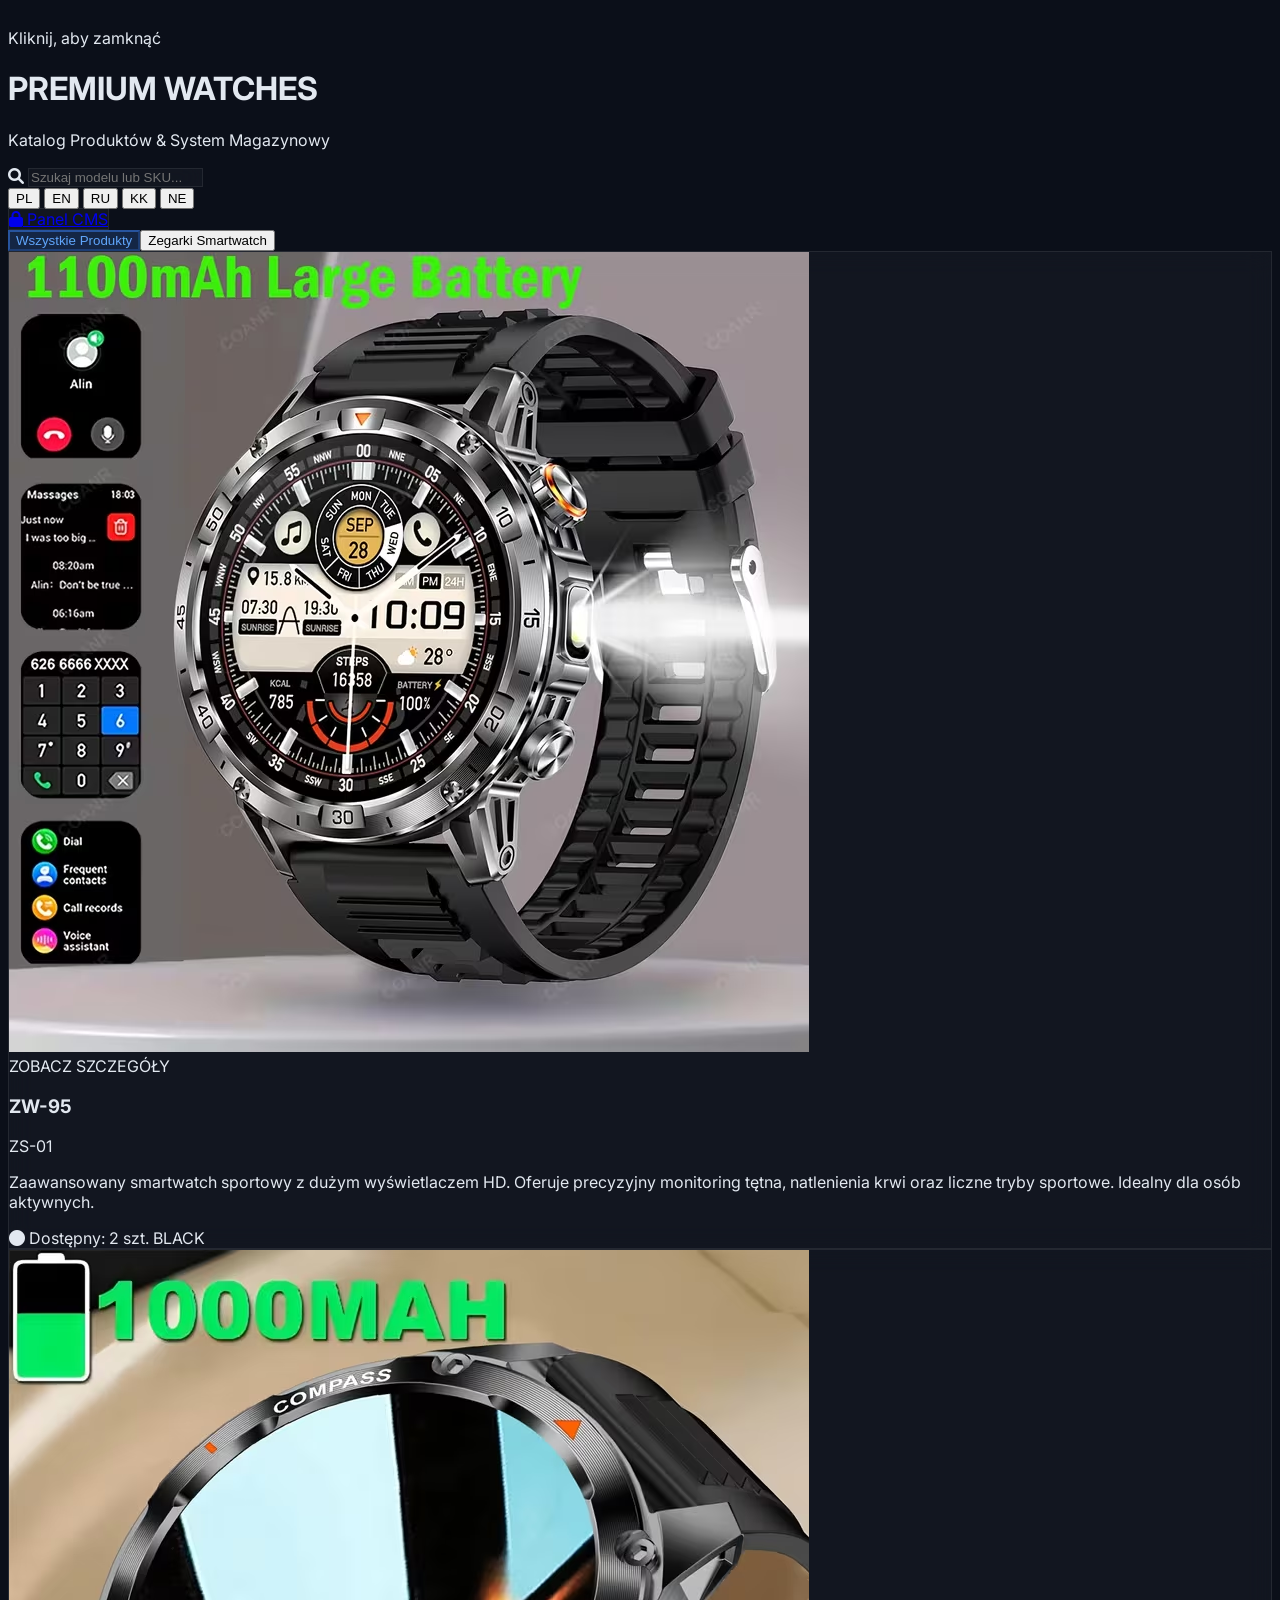
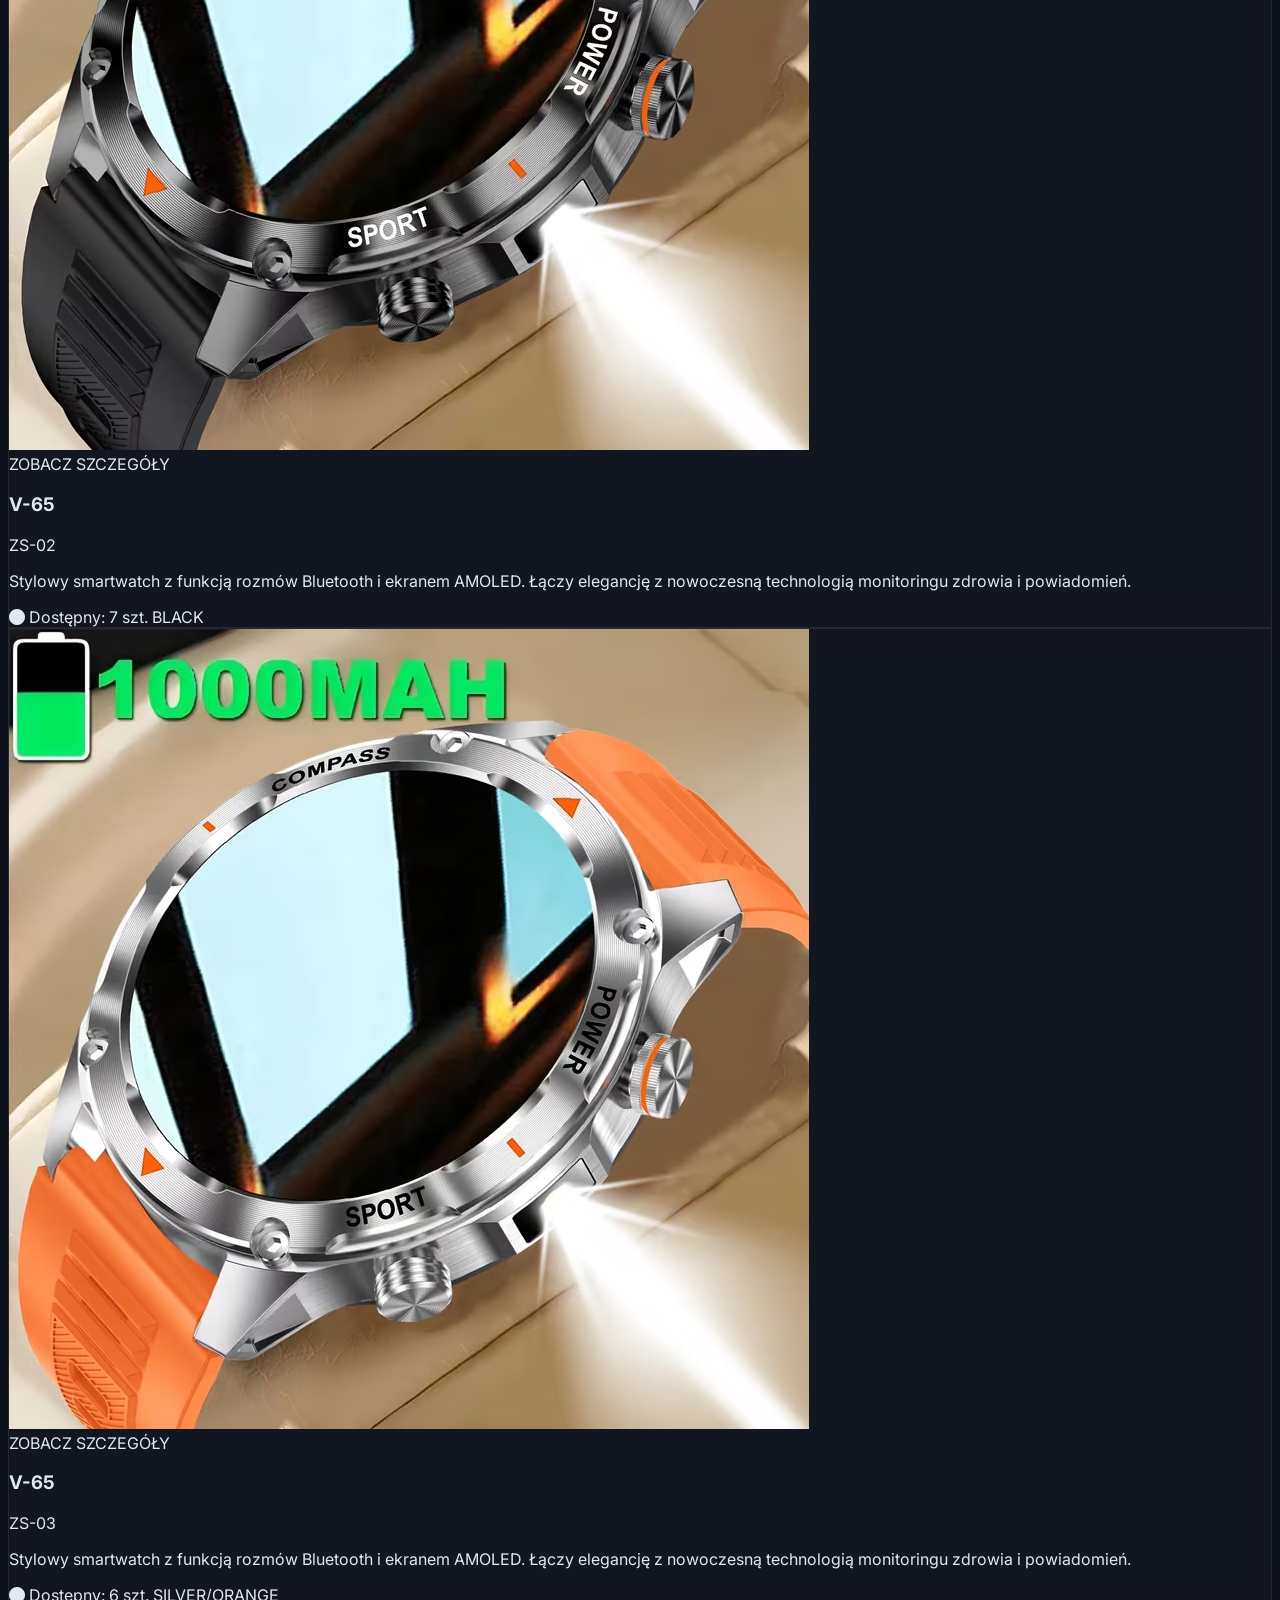
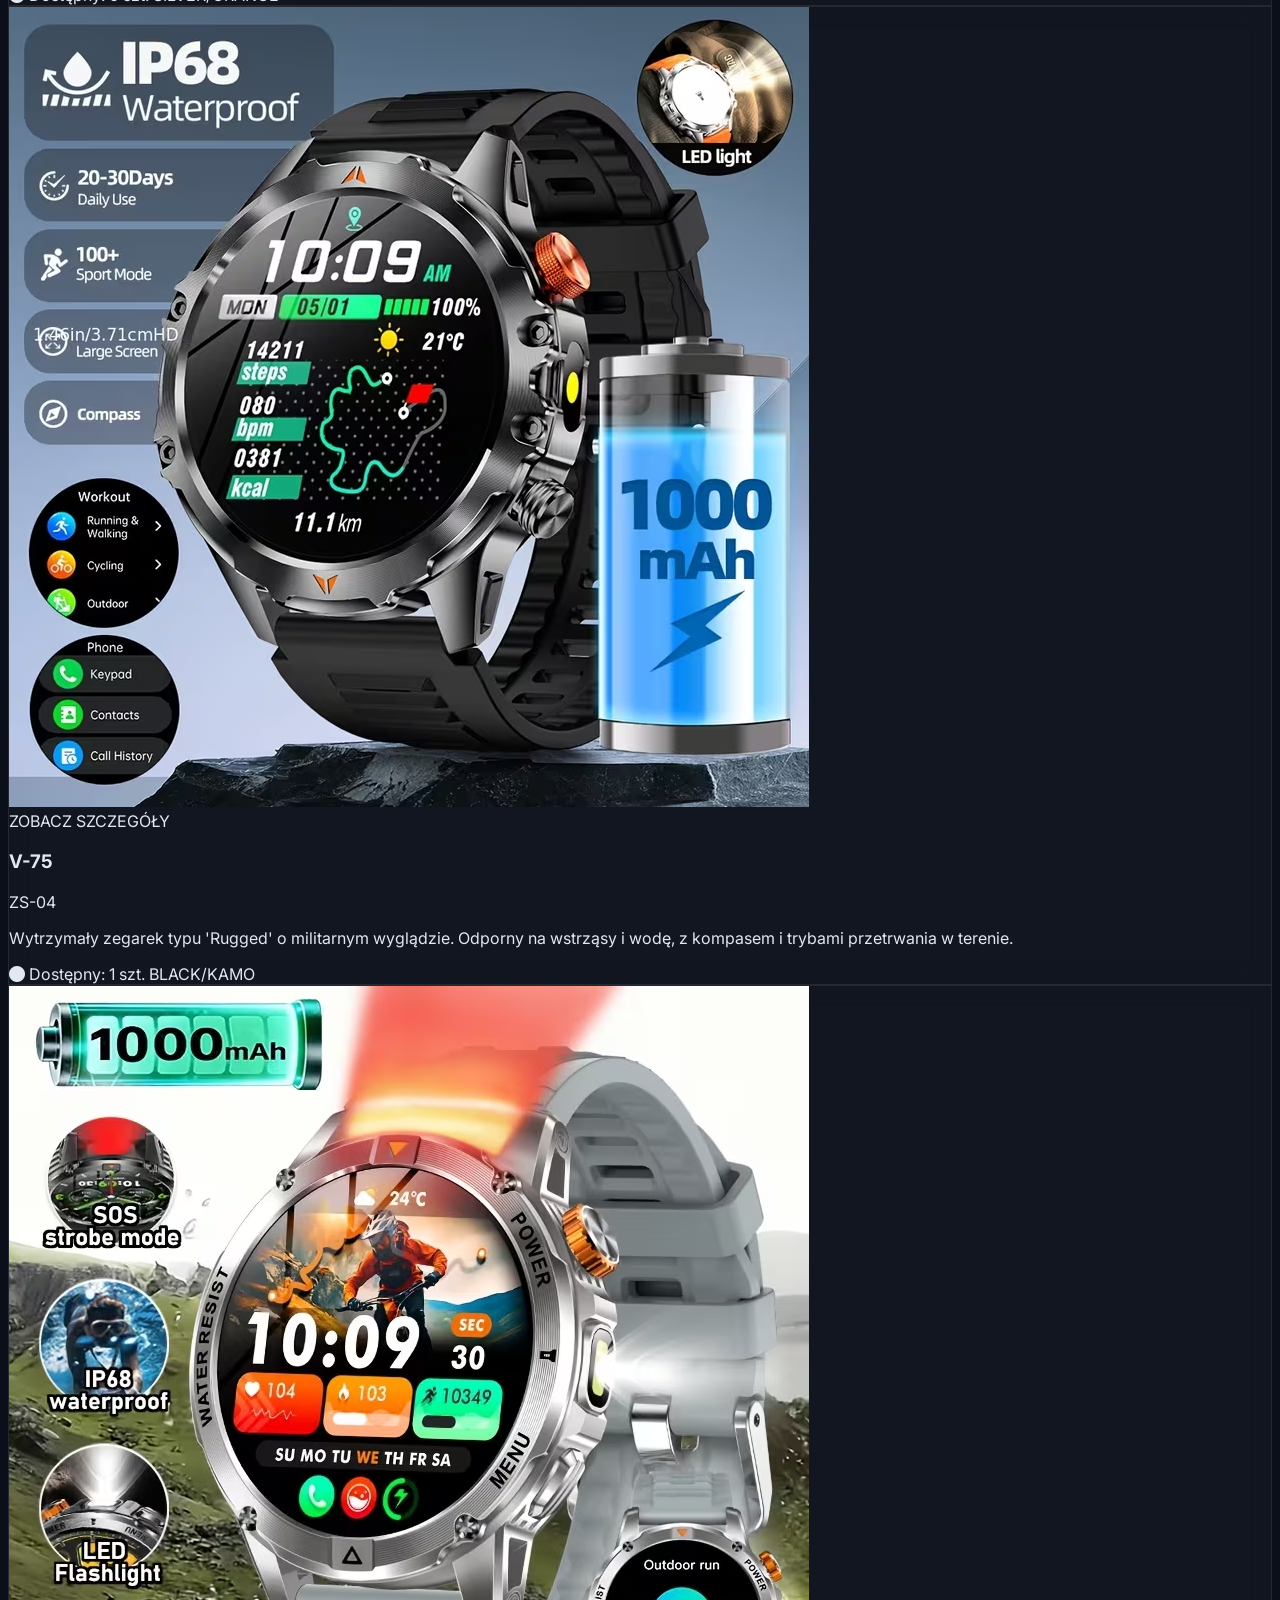
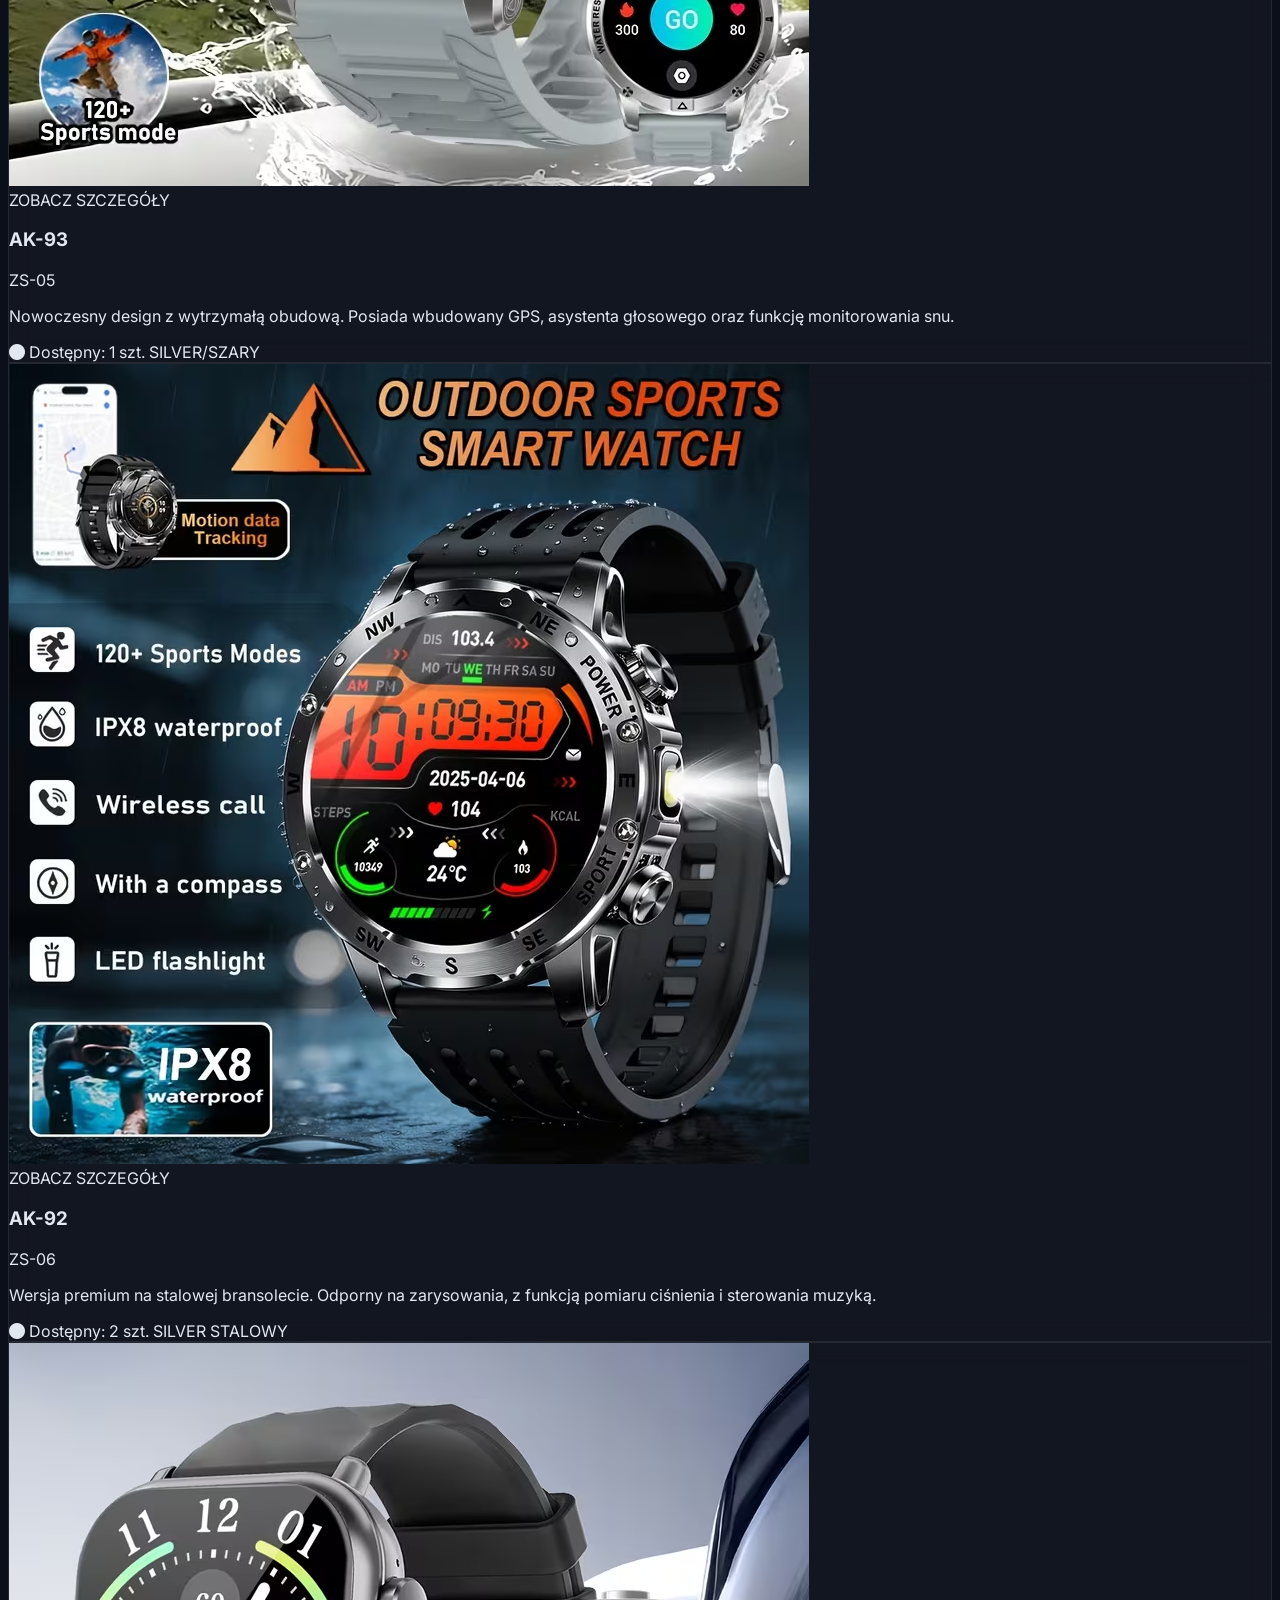
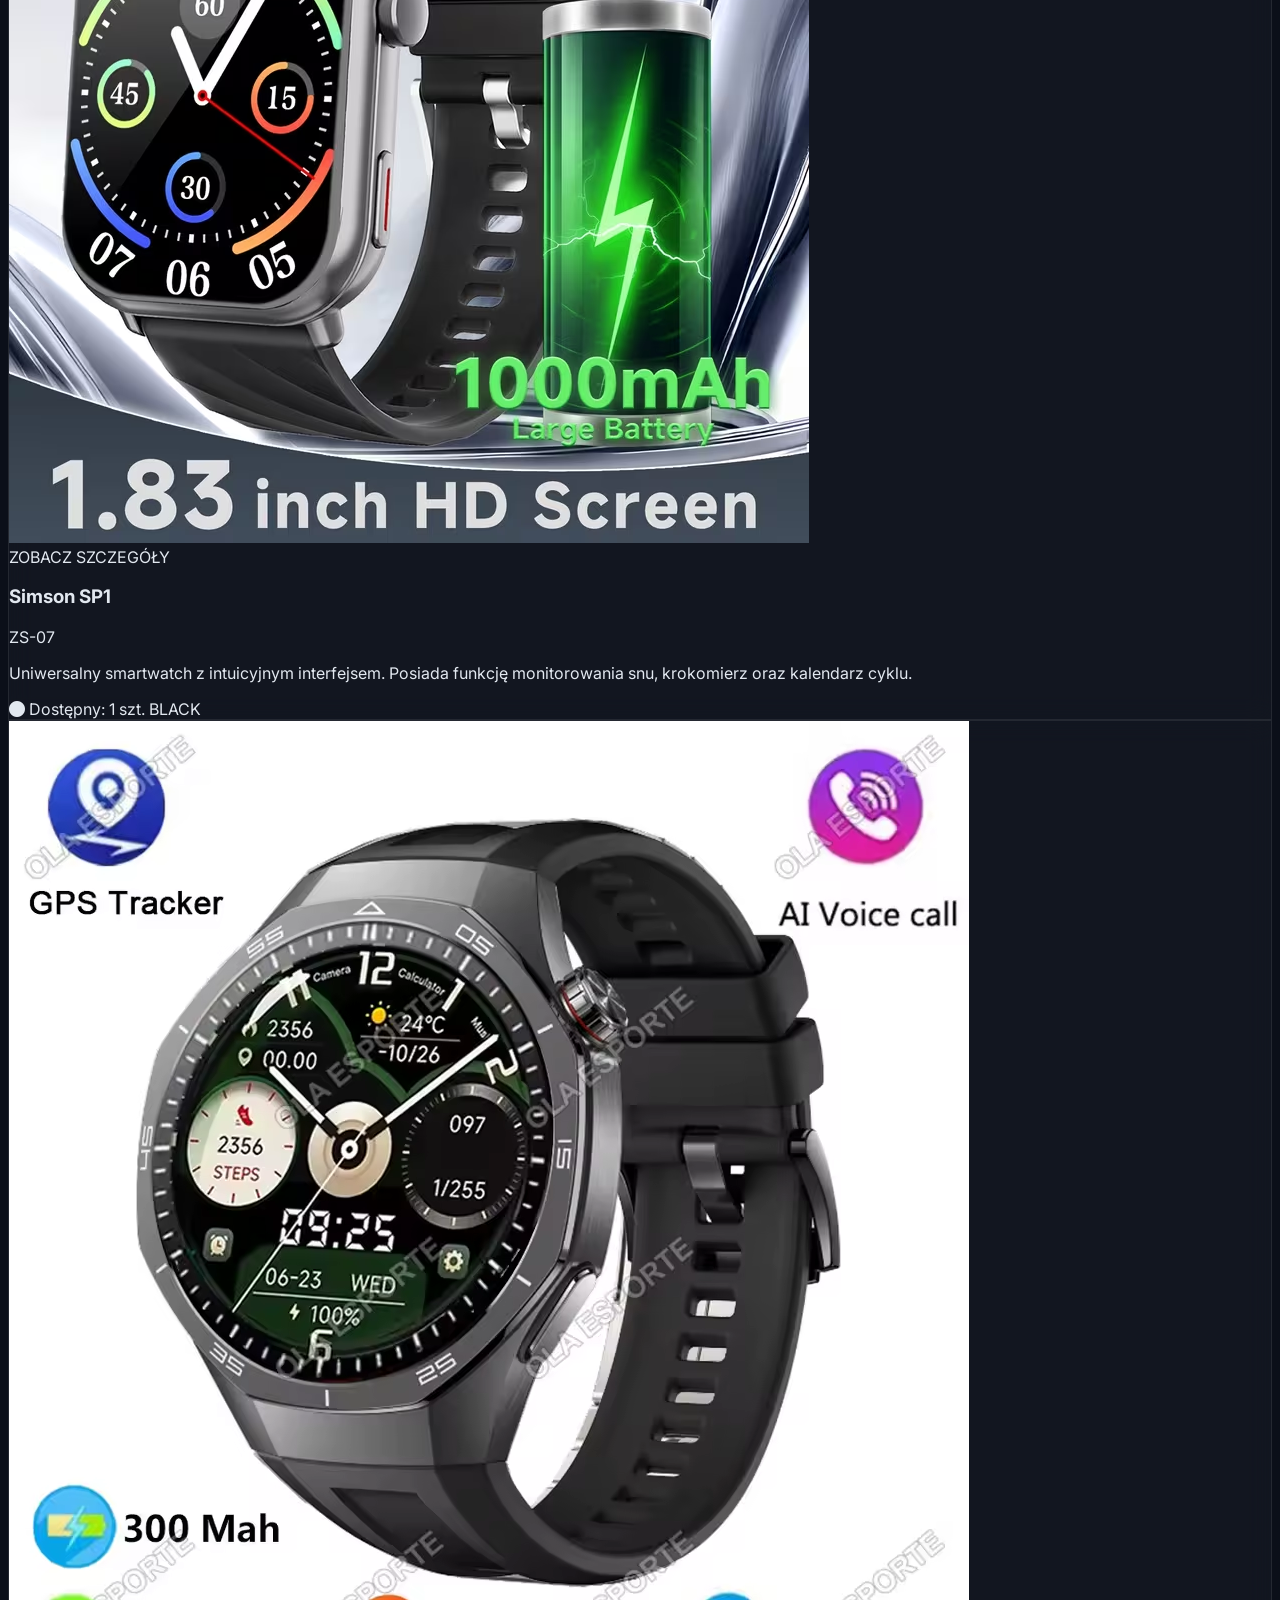
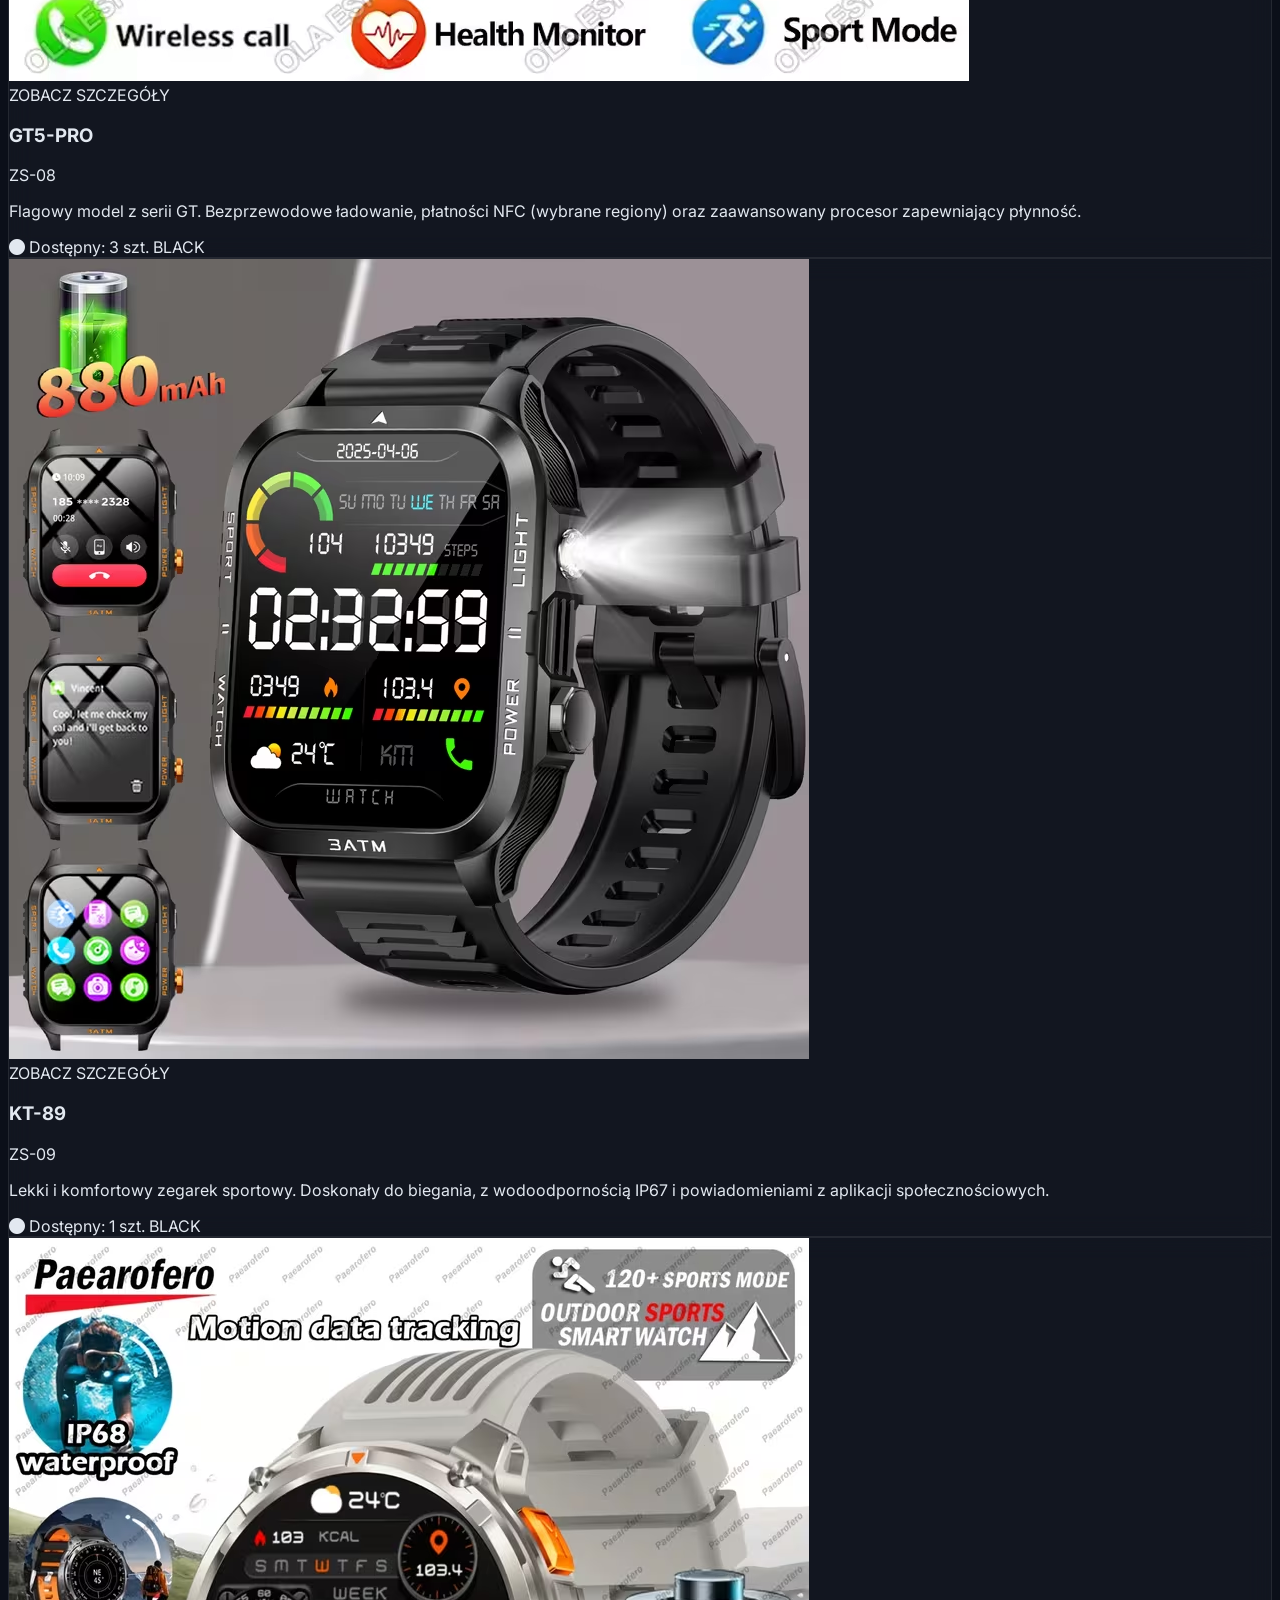
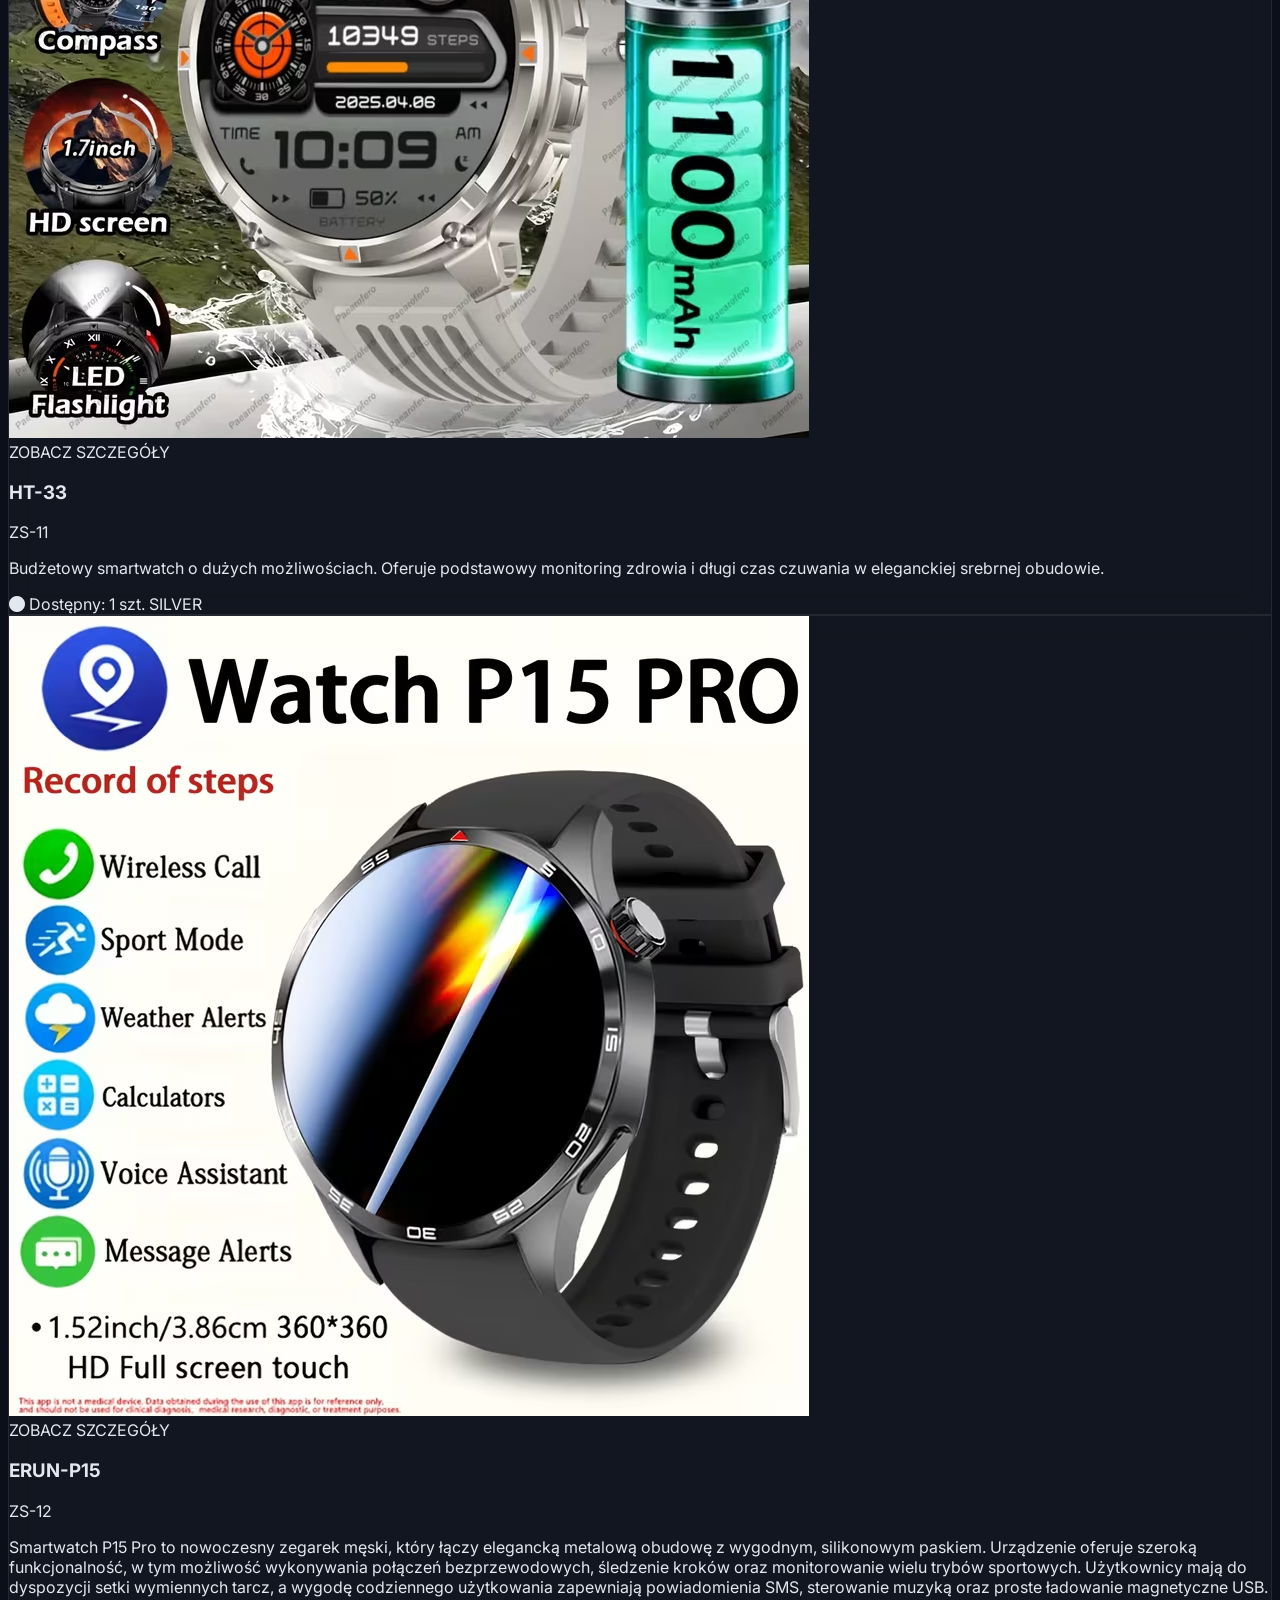
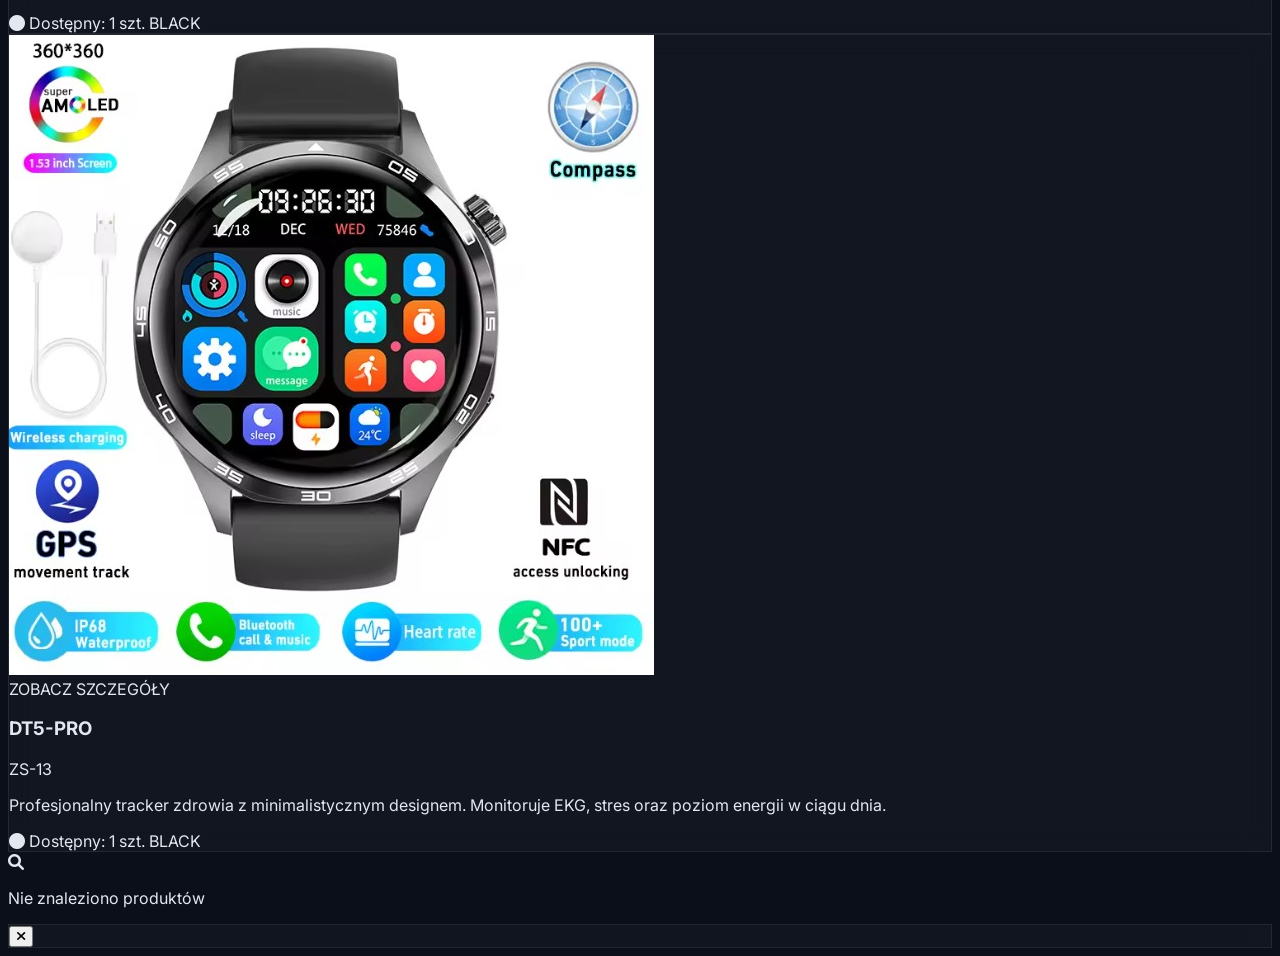
==== index.html @ facd6518 "Resolve merge conflicts, fix Cloudflare Pages migration - Remove unresolved git merge conflicts from" ====
<!DOCTYPE html>
<html lang="pl">
<head>
    <meta charset="UTF-8">
    <meta name="viewport" content="width=device-width, initial-scale=1.0">
    <title>PREMIUM WATCHES — Katalog</title>
    <script src="https://cdn.tailwindcss.com"></script>
    <link rel="stylesheet" href="https://cdnjs.cloudflare.com/ajax/libs/font-awesome/6.0.0/css/all.min.css">
    <style>
        @import url('https://fonts.googleapis.com/css2?family=Inter:wght@300;400;500;600;700;800&display=swap');
        body { background-color: #0b0f19; color: #e2e8f0; font-family: 'Inter', sans-serif; }
        .glass { background: rgba(255,255,255,0.03); backdrop-filter: blur(12px); border: 1px solid rgba(255,255,255,0.08); }
        .glass:hover { border-color: rgba(59,130,246,0.4); }
        #modal { transition: opacity 0.3s ease; }
        body.modal-active { overflow: hidden; }
        .carousel-container { position: relative; width: 100%; overflow: hidden; border-radius: 1.5rem; background: rgba(255,255,255,0.03); }
        #modal-main-img { transition: transform 0.3s ease, opacity 0.2s ease; cursor: zoom-in; }
        #modal-main-img:active { transform: scale(1.5); cursor: zoom-out; }
        .nav-btn { position: absolute; top: 50%; transform: translateY(-50%); background: rgba(0,0,0,0.5); color: white; padding: 0.75rem 1rem; border-radius: 50%; cursor: pointer; border: 1px solid rgba(255,255,255,0.1); transition: all 0.2s; z-index: 10; font-size: 1.2rem; }
        .nav-btn:hover { background: rgba(59, 130, 246, 0.8); }
        .prev { left: 12px; } .next { right: 12px; }
        .thumb { border: 2px solid rgba(255,255,255,0.1); }
        .thumb-active { border-color: #3b82f6 !important; opacity: 1 !important; }
        #lightbox { transition: opacity 0.3s ease; }
        ::-webkit-scrollbar { width: 8px; }
        ::-webkit-scrollbar-track { background: #0b0f19; }
        ::-webkit-scrollbar-thumb { background: #334155; border-radius: 4px; }
        @keyframes fadeUp { from { opacity: 0; transform: translateY(20px); } to { opacity: 1; transform: translateY(0); } }
        .animate-fade-up { animation: fadeUp 0.5s ease forwards; }
        .cat-active { background: rgba(59,130,246,0.2); border-color: rgba(59,130,246,0.5); color: #60a5fa; }
    </style>
<base target="_blank">
</head>
<body class="min-h-screen">

    <div id="lightbox" class="fixed inset-0 bg-black/95 z-[200] hidden flex-col items-center justify-center p-4 cursor-pointer" onclick="closeLightbox()">
        <img id="lightbox-img" src="" class="max-w-full max-h-[90vh] object-contain shadow-2xl">
        <div class="mt-4 text-white/50 text-sm font-light tracking-widest uppercase" id="lightboxHint">Kliknij, aby zamknąć</div>
    </div>

    <header class="max-w-7xl mx-auto px-6 pt-8 pb-6">
        <div class="flex flex-col lg:flex-row justify-between items-start lg:items-center gap-6 mb-8">
            <div>
                <h1 class="text-4xl lg:text-5xl font-extrabold bg-gradient-to-r from-blue-400 via-cyan-400 to-emerald-400 bg-clip-text text-transparent tracking-tight">PREMIUM WATCHES</h1>
                <p class="text-slate-500 mt-2 text-sm tracking-wide" data-i18n="subtitle">Katalog Produktów & System Magazynowy</p>
            </div>
            <div class="flex flex-wrap items-center gap-3">
                <div class="relative">
                    <i class="fas fa-search absolute left-3 top-1/2 -translate-y-1/2 text-slate-500 text-sm"></i>
                    <input type="text" id="searchInput" data-i18n-placeholder="searchPlaceholder" placeholder="Szukaj modelu lub SKU..." 
                           class="glass rounded-xl pl-9 pr-4 py-2.5 text-sm text-white placeholder-slate-500 outline-none focus:border-blue-500/50 w-64 transition-all" oninput="handleSearch()">
                </div>
                <div class="flex gap-1 bg-white/5 p-1 rounded-xl border border-white/10">
                    <button onclick="setLang('pl')" class="lang-btn px-3 py-1.5 rounded-lg text-xs font-semibold transition hover:bg-white/10" data-lang="pl">PL</button>
                    <button onclick="setLang('en')" class="lang-btn px-3 py-1.5 rounded-lg text-xs font-semibold transition hover:bg-white/10" data-lang="en">EN</button>
                    <button onclick="setLang('ru')" class="lang-btn px-3 py-1.5 rounded-lg text-xs font-semibold transition hover:bg-white/10" data-lang="ru">RU</button>
                    <button onclick="setLang('kk')" class="lang-btn px-3 py-1.5 rounded-lg text-xs font-semibold transition hover:bg-white/10" data-lang="kk">KK</button>
                    <button onclick="setLang('ne')" class="lang-btn px-3 py-1.5 rounded-lg text-xs font-semibold transition hover:bg-white/10" data-lang="ne">NE</button>
                </div>
                <a href="admin/" class="glass px-4 py-2.5 rounded-xl text-xs font-semibold text-slate-400 hover:text-white hover:border-blue-500/30 transition flex items-center gap-2">
                    <i class="fas fa-lock"></i> <span data-i18n="admin">Panel CMS</span>
                </a>
            </div>
        </div>
        <div id="categoryFilters" class="flex flex-wrap gap-2 mb-2">
            <button onclick="filterCategory('all')" class="cat-btn cat-active px-4 py-2 rounded-xl text-xs font-semibold border border-white/10 transition hover:bg-white/5" data-cat="all" data-i18n="allProducts">Wszystkie Produkty</button>
        </div>
    </header>

    <main class="max-w-7xl mx-auto px-6 pb-20">
        <div id="katalog" class="grid grid-cols-1 md:grid-cols-2 lg:grid-cols-3 xl:grid-cols-4 gap-6"></div>
        <div id="noResults" class="hidden text-center py-20 text-slate-500">
            <i class="fas fa-search text-4xl mb-4 opacity-30"></i>
            <p class="text-lg" data-i18n="noResults">Nie znaleziono produktów</p>
        </div>
    </main>

    <div id="modal" class="opacity-0 pointer-events-none fixed inset-0 flex items-center justify-center p-4 z-[100]">
        <div class="absolute inset-0 bg-black/90 backdrop-blur-md" onclick="closeModal()"></div>
        <div class="glass w-full max-w-5xl rounded-[2rem] relative overflow-hidden max-h-[95vh] overflow-y-auto shadow-2xl shadow-blue-900/20">
            <button onclick="closeModal()" class="absolute top-5 right-5 z-[110] text-slate-400 hover:text-white text-2xl w-10 h-10 flex items-center justify-center rounded-full hover:bg-white/10 transition"><i class="fas fa-times"></i></button>
            <div id="modal-content" class="p-6 md:p-10"></div>
        </div>
    </div>

    <script>
        const i18n = {
            pl: {
                subtitle: "Katalog Produktów & System Magazynowy",
                searchPlaceholder: "Szukaj modelu lub SKU...",
                admin: "Panel CMS",
                allProducts: "Wszystkie Produkty",
                noResults: "Nie znaleziono produktów",
                viewDetails: "ZOBACZ SZCZEGÓŁY",
                inStock: "Dostępny: {n} szt.",
                outOfStock: "Brak na stanie",
                sku: "SKU",
                category: "Kategoria",
                description: "Opis",
                availability: "Dostępność",
                pcs: "szt.",
                color: "Kolor",
                price: "Cena",
                clickToClose: "Kliknij, aby zamknąć",
                clickToEnlarge: "Kliknij, aby powiększyć"
            },
            en: {
                subtitle: "Product Catalog & Inventory System",
                searchPlaceholder: "Search model or SKU...",
                admin: "CMS Panel",
                allProducts: "All Products",
                noResults: "No products found",
                viewDetails: "VIEW DETAILS",
                inStock: "In stock: {n} pcs",
                outOfStock: "Out of stock",
                sku: "SKU",
                category: "Category",
                description: "Description",
                availability: "Availability",
                pcs: "pcs",
                color: "Color",
                price: "Price",
                clickToClose: "Click to close",
                clickToEnlarge: "Click to enlarge"
            },
            ru: {
                subtitle: "Каталог Продуктов & Система Учета",
                searchPlaceholder: "Поиск модели или артикула...",
                admin: "Панель CMS",
                allProducts: "Все Продукты",
                noResults: "Товары не найдены",
                viewDetails: "ПОДРОБНЕЕ",
                inStock: "В наличии: {n} шт.",
                outOfStock: "Нет в наличии",
                sku: "Артикул",
                category: "Категория",
                description: "Описание",
                availability: "Наличие",
                pcs: "шт.",
                color: "Цвет",
                price: "Цена",
                clickToClose: "Нажмите, чтобы закрыть",
                clickToEnlarge: "Нажмите, чтобы увеличить"
            },
            kk: {
                subtitle: "Өнім Каталогы & Қойма Жүйесі",
                searchPlaceholder: "Модель немесе SKU іздеу...",
                admin: "CMS Панелі",
                allProducts: "Барлық Өнімдер",
                noResults: "Өнімдер табылмады",
                viewDetails: "ТОЛЫҒЫРАҚ",
                inStock: "Қоймада: {n} дана",
                outOfStock: "Қоймада жоқ",
                sku: "SKU",
                category: "Санат",
                description: "Сипаттама",
                availability: "Қолжетімділік",
                pcs: "дана",
                color: "Түс",
                price: "Бағасы",
                clickToClose: "Жабу үшін басыңыз",
                clickToEnlarge: "Үлкейту үшін басыңыз"
            },
            ne: {
                subtitle: "उत्पादन सूची & इन्भेन्ट्री प्रणाली",
                searchPlaceholder: "मोडेल वा SKU खोज्नुहोस्...",
                admin: "CMS प्यानल",
                allProducts: "सबै उत्पादनहरू",
                noResults: "कुनै उत्पादन भेटिएन",
                viewDetails: "विवरण हेर्नुहोस्",
                inStock: "स्टकमा: {n} pcs",
                outOfStock: "स्टकमा छैन",
                sku: "SKU",
                category: "कोटि",
                description: "विवरण",
                availability: "उपलब्धता",
                pcs: "pcs",
                color: "रङ",
                price: "मूल्य",
                clickToClose: "बन्द गर्न क्लिक गर्नुहोस्",
                clickToEnlarge: "ठूलो बनाउन क्लिक गर्नुहोस्"
            }
        };

        let currentLang = 'pl';
        let products = [];
        let filteredProducts = [];
        let currentImgIndex = 0;
        let currentPhotos = [];
        let categories = new Set();

        function t(key, vars = {}) {
            let str = i18n[currentLang] && i18n[currentLang][key] ? i18n[currentLang][key] : (i18n.en[key] || key);
            for (let k in vars) str = str.replace('{' + k + '}', vars[k]);
            return str;
        }

        async function loadData() {
            try {
                const res = await fetch('csvjson.json');
                const data = await res.json();
                // Support both old flat array and new wrapped format
                products = Array.isArray(data) ? data : (data.products || []);
                filteredProducts = [...products];
                extractCategories();
                renderCategories();
                render();
                updateLangUI();
            } catch (e) { 
                console.error("Błąd ładowania JSON:", e);
                document.getElementById('katalog').innerHTML = '<div class="text-center py-20 text-red-400">Błąd ładowania produktów.</div>';
            }
        }

        function extractCategories() { categories = new Set(products.map(p => p.Kategoria).filter(Boolean)); }

        function renderCategories() {
            const container = document.getElementById('categoryFilters');
            const allBtn = container.querySelector('[data-cat="all"]');
            container.innerHTML = '';
            container.appendChild(allBtn);
            categories.forEach(cat => {
                const btn = document.createElement('button');
                btn.className = 'cat-btn px-4 py-2 rounded-xl text-xs font-semibold border border-white/10 transition hover:bg-white/5 text-slate-400';
                btn.dataset.cat = cat;
                btn.textContent = cat.replace(/-/g, ' ').replace(/\b\w/g, l => l.toUpperCase());
                btn.onclick = () => filterCategory(cat);
                container.appendChild(btn);
            });
        }

        function setLang(lang) {
            currentLang = lang;
            updateLangUI();
            render();
            updateLangButtons();
        }

        function updateLangButtons() {
            document.querySelectorAll('.lang-btn').forEach(btn => {
                if (btn.dataset.lang === currentLang) {
                    btn.classList.add('bg-blue-500/20', 'text-blue-400');
                    btn.classList.remove('text-slate-400');
                } else {
                    btn.classList.remove('bg-blue-500/20', 'text-blue-400');
                    btn.classList.add('text-slate-400');
                }
            });
        }

        function updateLangUI() {
            document.querySelectorAll('[data-i18n]').forEach(el => {
                const key = el.dataset.i18n;
                if (i18n[currentLang] && i18n[currentLang][key]) el.textContent = i18n[currentLang][key];
            });
            document.querySelectorAll('[data-i18n-placeholder]').forEach(el => {
                const key = el.dataset.i18nPlaceholder;
                if (i18n[currentLang] && i18n[currentLang][key]) el.placeholder = i18n[currentLang][key];
            });
            document.getElementById('lightboxHint').textContent = t('clickToClose');
        }

        function filterCategory(cat) {
            document.querySelectorAll('.cat-btn').forEach(btn => {
                if (btn.dataset.cat === cat) { btn.classList.add('cat-active'); btn.classList.remove('text-slate-400'); }
                else { btn.classList.remove('cat-active'); btn.classList.add('text-slate-400'); }
            });
            if (cat === 'all') filteredProducts = [...products];
            else filteredProducts = products.filter(p => p.Kategoria === cat);
            handleSearch(true);
        }

        function handleSearch(skipFilter = false) {
            const query = document.getElementById('searchInput').value.toLowerCase().trim();
            let display = skipFilter ? [...filteredProducts] : [...products];
            if (!skipFilter) {
                const activeCat = document.querySelector('.cat-active');
                const cat = activeCat ? activeCat.dataset.cat : 'all';
                if (cat !== 'all') display = display.filter(p => p.Kategoria === cat);
            }
            if (query) {
                display = display.filter(p => 
                    (p.Model && p.Model.toLowerCase().includes(query)) ||
                    (p.SKU && p.SKU.toLowerCase().includes(query)) ||
                    (p.Kolor && p.Kolor.toLowerCase().includes(query)) ||
                    (p.Opis && p.Opis[currentLang] && p.Opis[currentLang].toLowerCase().includes(query))
                );
            }
            filteredProducts = display;
            render();
        }

        function getImagePath(filename, size = 'thumb') {
            const base = filename.replace(/\.[^/.]+$/, "");
            const ext = filename.match(/\.[^/.]+$/) ? filename.match(/\.[^/.]+$/)[0] : '.jpg';
            return `images/watches/${base}_${size}${ext}`;
        }

        function formatPrice(price) {
            if (price === null || price === undefined || price === '') return '';
            return new Intl.NumberFormat(currentLang === 'pl' ? 'pl-PL' : currentLang === 'ru' ? 'ru-RU' : 'en-US', 
                { style: 'currency', currency: 'PLN' }).format(price);
        }

        function render() {
            const container = document.getElementById('katalog');
            const noResults = document.getElementById('noResults');
            container.innerHTML = '';
            if (filteredProducts.length === 0) { noResults.classList.remove('hidden'); return; }
            noResults.classList.add('hidden');

            filteredProducts.forEach((p, idx) => {
                const photos = (p.Zdjecia && p.Zdjecia !== 'xxx') ? p.Zdjecia.split(',').map(s => s.trim()).filter(Boolean) : [];
                const mainImg = photos.length > 0 ? getImagePath(photos[0], 'thumb') : 'https://via.placeholder.com/400?text=Brak+Zdjecia';
                const fallbackImg = photos.length > 0 ? `images/watches/${photos[0]}` : 'https://via.placeholder.com/400?text=Brak+Zdjecia';
                const priceStr = p.Cena ? formatPrice(p.Cena) : '';
                const delay = idx * 50;

                container.innerHTML += `
                    <div onclick="openModal('${p.SKU}')" 
                         class="glass rounded-[1.5rem] p-5 cursor-pointer hover:scale-[1.02] transition-all duration-300 border-white/5 hover:border-blue-500/40 flex flex-col h-full group animate-fade-up"
                         style="animation-delay: ${delay}ms">
                        <div class="aspect-square bg-slate-900/50 rounded-2xl mb-5 flex items-center justify-center overflow-hidden relative">
                            <img src="${mainImg}" onerror="this.onerror=null;this.src='${fallbackImg}'" loading="lazy" alt="${p.Model}" 
                                 class="max-h-full max-w-full object-contain p-4 transition-transform duration-500 group-hover:scale-110">
                            <div class="absolute inset-0 bg-blue-500/10 opacity-0 group-hover:opacity-100 transition-opacity flex items-center justify-center">
                                <span class="bg-white text-black px-4 py-2 rounded-full text-xs font-bold uppercase tracking-wider shadow-lg">${t('viewDetails')}</span>
                            </div>
                        </div>
                        <div class="flex justify-between items-start mb-2">
                            <h3 class="text-lg font-bold text-white">${p.Model}</h3>
                            <span class="text-slate-500 font-mono text-xs bg-white/5 px-2 py-1 rounded-md">${p.SKU}</span>
                        </div>
                        <p class="text-slate-500 text-sm line-clamp-2 mb-3 flex-grow">${p.Opis && p.Opis[currentLang] ? p.Opis[currentLang] : t('noResults')}</p>
                        ${priceStr ? `<div class="text-emerald-400 font-bold text-sm mb-2">${priceStr}</div>` : ''}
                        <div class="flex justify-between items-center text-xs font-medium uppercase tracking-wider mt-auto pt-4 border-t border-white/5">
                            <span class="${p.Ilosc > 0 ? 'text-emerald-400' : 'text-red-400'} flex items-center gap-1.5">
                                <i class="fas fa-circle text-[6px]"></i>
                                ${p.Ilosc > 0 ? t('inStock', {n: p.Ilosc}) : t('outOfStock')}
                            </span>
                            <span class="text-slate-600">${p.Kolor || ''}</span>
                        </div>
                    </div>
                `;
            });
        }

        function openModal(sku) {
            const p = products.find(x => x.SKU === sku);
            if (!p) return;
            currentPhotos = (p.Zdjecia && p.Zdjecia !== 'xxx') ? p.Zdjecia.split(',').map(s => s.trim()).filter(Boolean) : [];
            currentImgIndex = 0;
            const content = document.getElementById('modal-content');
            const mainPhoto = currentPhotos.length > 0 ? getImagePath(currentPhotos[0], 'full') : 'https://via.placeholder.com/600';
            const mainFallback = currentPhotos.length > 0 ? `images/watches/${currentPhotos[0]}` : 'https://via.placeholder.com/600';
            const priceStr = p.Cena ? formatPrice(p.Cena) : '';

            content.innerHTML = `
                <div class="grid lg:grid-cols-2 gap-8 lg:gap-12">
                    <div class="space-y-5">
                        <div class="carousel-container aspect-square flex items-center justify-center relative group">
                            ${currentPhotos.length > 1 ? `<div class="nav-btn prev" onclick="event.stopPropagation();changeSlide(-1)"><i class="fas fa-chevron-left"></i></div>` : ''}
                            <img src="${mainPhoto}" onerror="this.onerror=null;this.src='${mainFallback}'" id="modal-main-img" 
                                 class="max-h-full max-w-full object-contain p-6 lg:p-10" onclick="openLightbox()" title="${t('clickToEnlarge')}">
                            ${currentPhotos.length > 1 ? `<div class="nav-btn next" onclick="event.stopPropagation();changeSlide(1)"><i class="fas fa-chevron-right"></i></div>` : ''}
                        </div>
                        <div class="flex gap-3 overflow-x-auto pb-2 justify-center px-2">
                            ${currentPhotos.map((img, idx) => {
                                const thumbPath = getImagePath(img, 'thumb');
                                const fallback = `images/watches/${img}`;
                                return `<img src="${thumbPath}" onerror="this.onerror=null;this.src='${fallback}'" onclick="setSlide(${idx})" 
                                     class="thumb h-16 w-16 object-cover rounded-xl cursor-pointer opacity-50 hover:opacity-100 transition flex-shrink-0 ${idx === 0 ? 'thumb-active' : ''}">`;
                            }).join('')}
                        </div>
                    </div>
                    <div class="flex flex-col justify-center">
                        <div class="flex items-center gap-3 mb-3">
                            <span class="text-blue-500 font-bold tracking-widest text-xs uppercase bg-blue-500/10 px-3 py-1 rounded-full">${p.SKU}</span>
                            <span class="text-slate-500 text-xs uppercase tracking-wider">${p.Kategoria ? p.Kategoria.replace(/-/g, ' ') : ''}</span>
                        </div>
                        <h2 class="text-4xl lg:text-5xl font-bold mb-2 text-white">${p.Model}</h2>
                        <div class="text-lg text-slate-400 mb-2 font-light">${p.Kolor || ''}</div>
                        ${priceStr ? `<div class="text-3xl font-black text-emerald-400 mb-6">${priceStr}</div>` : '<div class="mb-6"></div>'}

                        <div class="space-y-4 mb-10">
                            <h4 class="text-slate-500 text-xs uppercase font-bold tracking-tighter">${t('description')}</h4>
                            <div class="p-6 bg-white/5 rounded-3xl border border-white/5">
                                <p class="text-slate-300 leading-relaxed text-base">${p.Opis && p.Opis[currentLang] ? p.Opis[currentLang] : t('noResults')}</p>
                            </div>
                        </div>
                        <div class="flex items-center gap-4">
                            <div class="flex-1 bg-gradient-to-br ${p.Ilosc > 0 ? 'from-emerald-500 to-emerald-700' : 'from-red-500 to-red-700'} p-5 rounded-2xl flex justify-between items-center shadow-lg ${p.Ilosc > 0 ? 'shadow-emerald-500/20' : 'shadow-red-500/20'}">
                                <span class="text-white/80 text-sm font-bold uppercase tracking-wider">${t('availability')}</span>
                                <span class="text-3xl font-black text-white">${p.Ilosc} <small class="text-sm font-normal opacity-70">${t('pcs')}</small></span>
                            </div>
                        </div>
                    </div>
                </div>
            `;
            document.getElementById('modal').classList.remove('opacity-0', 'pointer-events-none');
            document.body.classList.add('modal-active');
        }

        function changeSlide(direction) {
            if (currentPhotos.length <= 1) return;
            currentImgIndex = (currentImgIndex + direction + currentPhotos.length) % currentPhotos.length;
            updateModalImage();
        }
        function setSlide(index) { currentImgIndex = index; updateModalImage(); }

        function updateModalImage() {
            const imgElement = document.getElementById('modal-main-img');
            const thumbs = document.querySelectorAll('.thumb');
            const newPath = getImagePath(currentPhotos[currentImgIndex], 'full');
            const fallback = `images/watches/${currentPhotos[currentImgIndex]}`;
            imgElement.style.opacity = '0.5';
            setTimeout(() => { imgElement.src = newPath; imgElement.onerror = function() { this.onerror = null; this.src = fallback; }; imgElement.style.opacity = '1'; }, 150);
            thumbs.forEach((t, i) => { if (i === currentImgIndex) t.classList.add('thumb-active'); else t.classList.remove('thumb-active'); });
        }

        function openLightbox() {
            if (!currentPhotos.length) return;
            const path = getImagePath(currentPhotos[currentImgIndex], 'full');
            const fallback = `images/watches/${currentPhotos[currentImgIndex]}`;
            const lb = document.getElementById('lightbox');
            const lbImg = document.getElementById('lightbox-img');
            lbImg.src = path; lbImg.onerror = function() { this.onerror = null; this.src = fallback; };
            lb.classList.remove('hidden'); lb.classList.add('flex');
            document.body.classList.add('modal-active');
        }
        function closeLightbox() {
            const lb = document.getElementById('lightbox');
            lb.classList.add('hidden'); lb.classList.remove('flex');
            if (!document.getElementById('modal').classList.contains('pointer-events-none')) return;
            document.body.classList.remove('modal-active');
        }
        function closeModal() {
            document.getElementById('modal').classList.add('opacity-0', 'pointer-events-none');
            document.body.classList.remove('modal-active');
        }

        document.addEventListener('keydown', (e) => {
            if (e.key === "Escape") {
                const lb = document.getElementById('lightbox');
                if (!lb.classList.contains('hidden')) closeLightbox();
                else closeModal();
            }
            if (document.body.classList.contains('modal-active')) {
                if (e.key === "ArrowRight") changeSlide(1);
                if (e.key === "ArrowLeft") changeSlide(-1);
            }
        });

        document.addEventListener('DOMContentLoaded', loadData);
    </script>

</body>
</html>
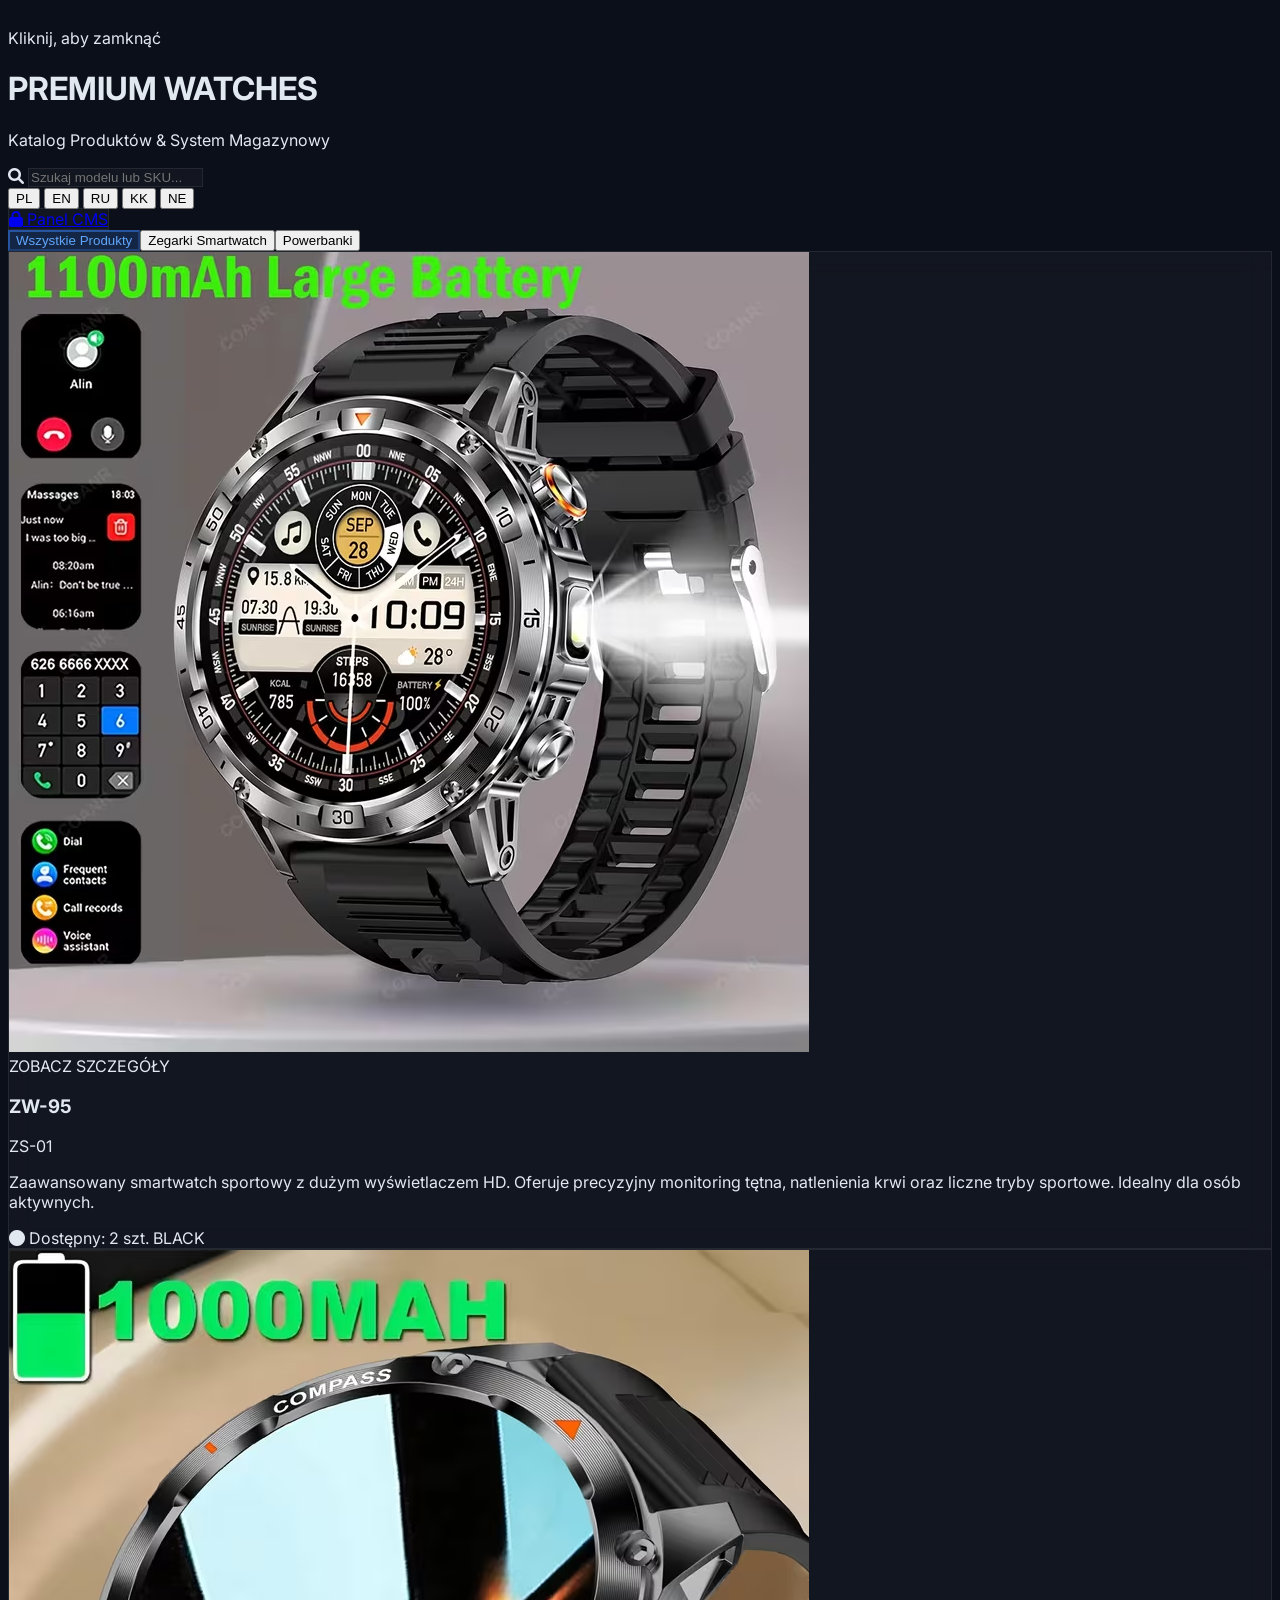
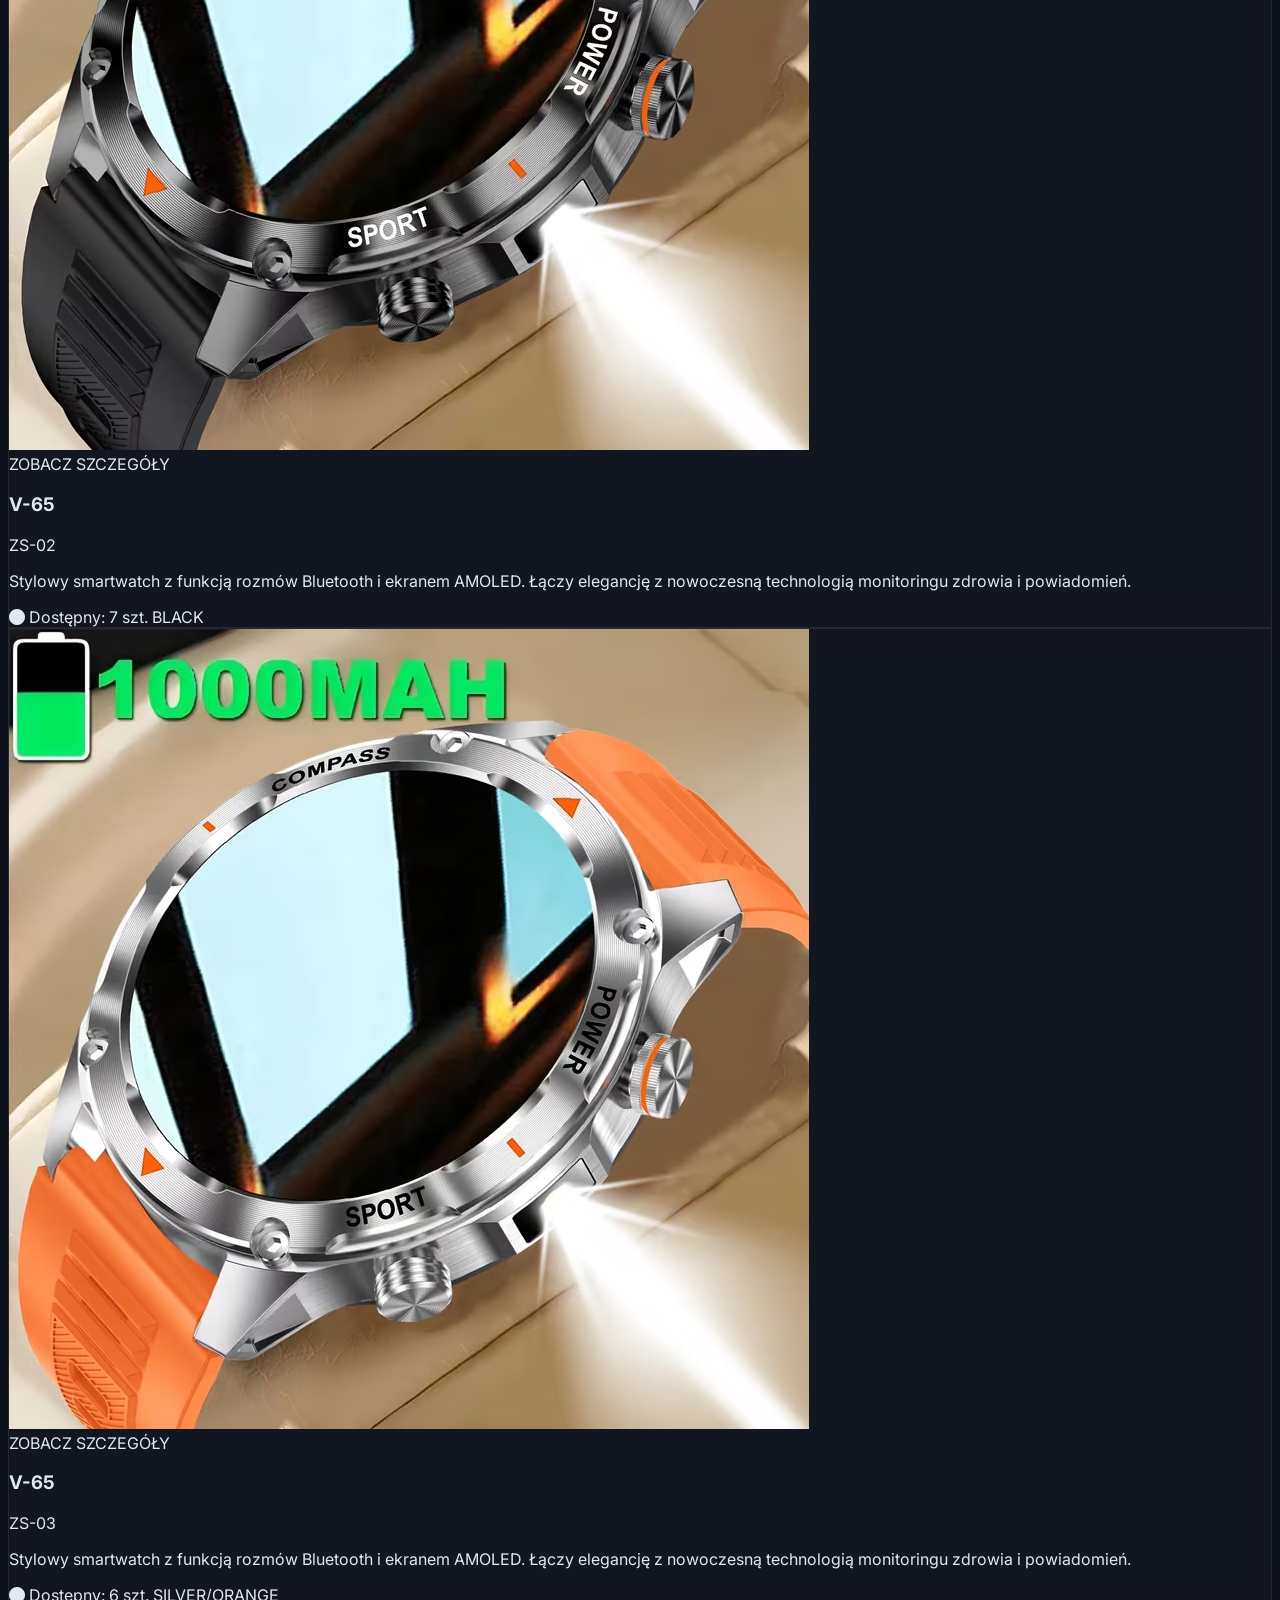
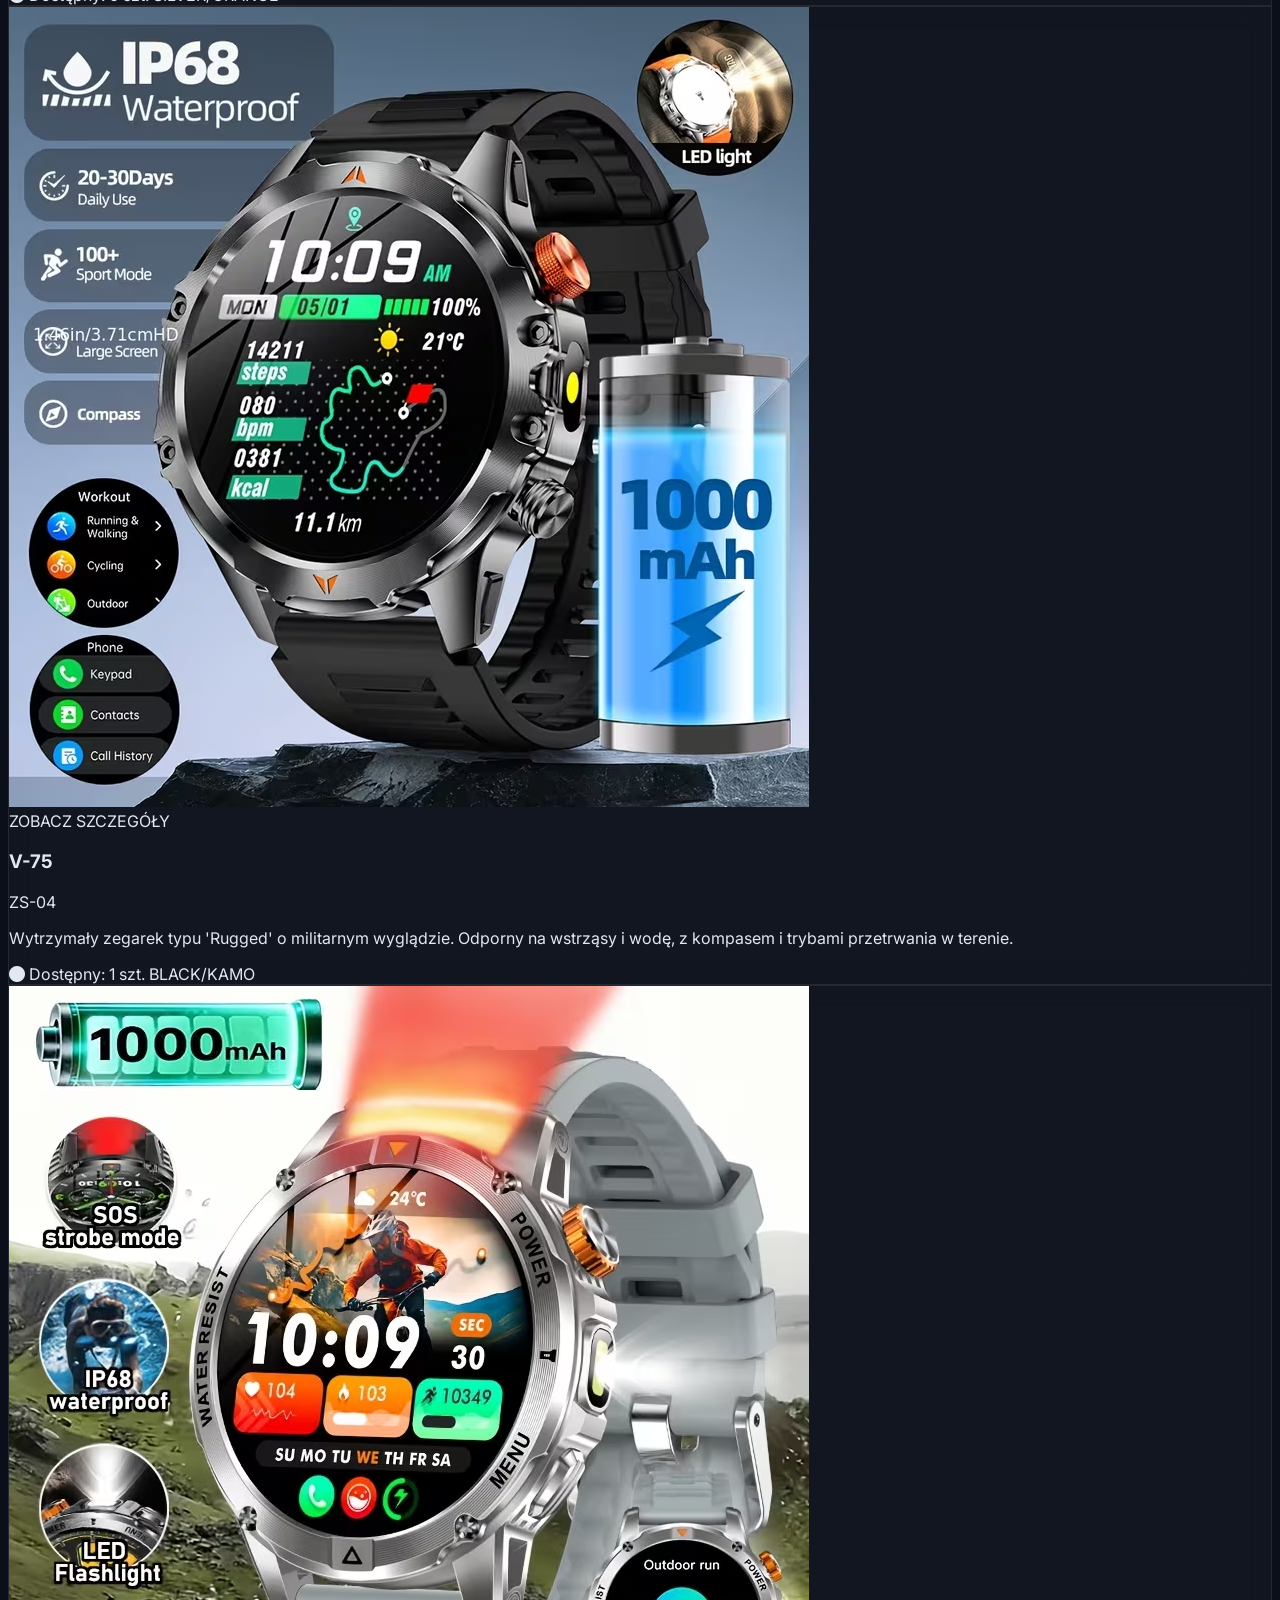
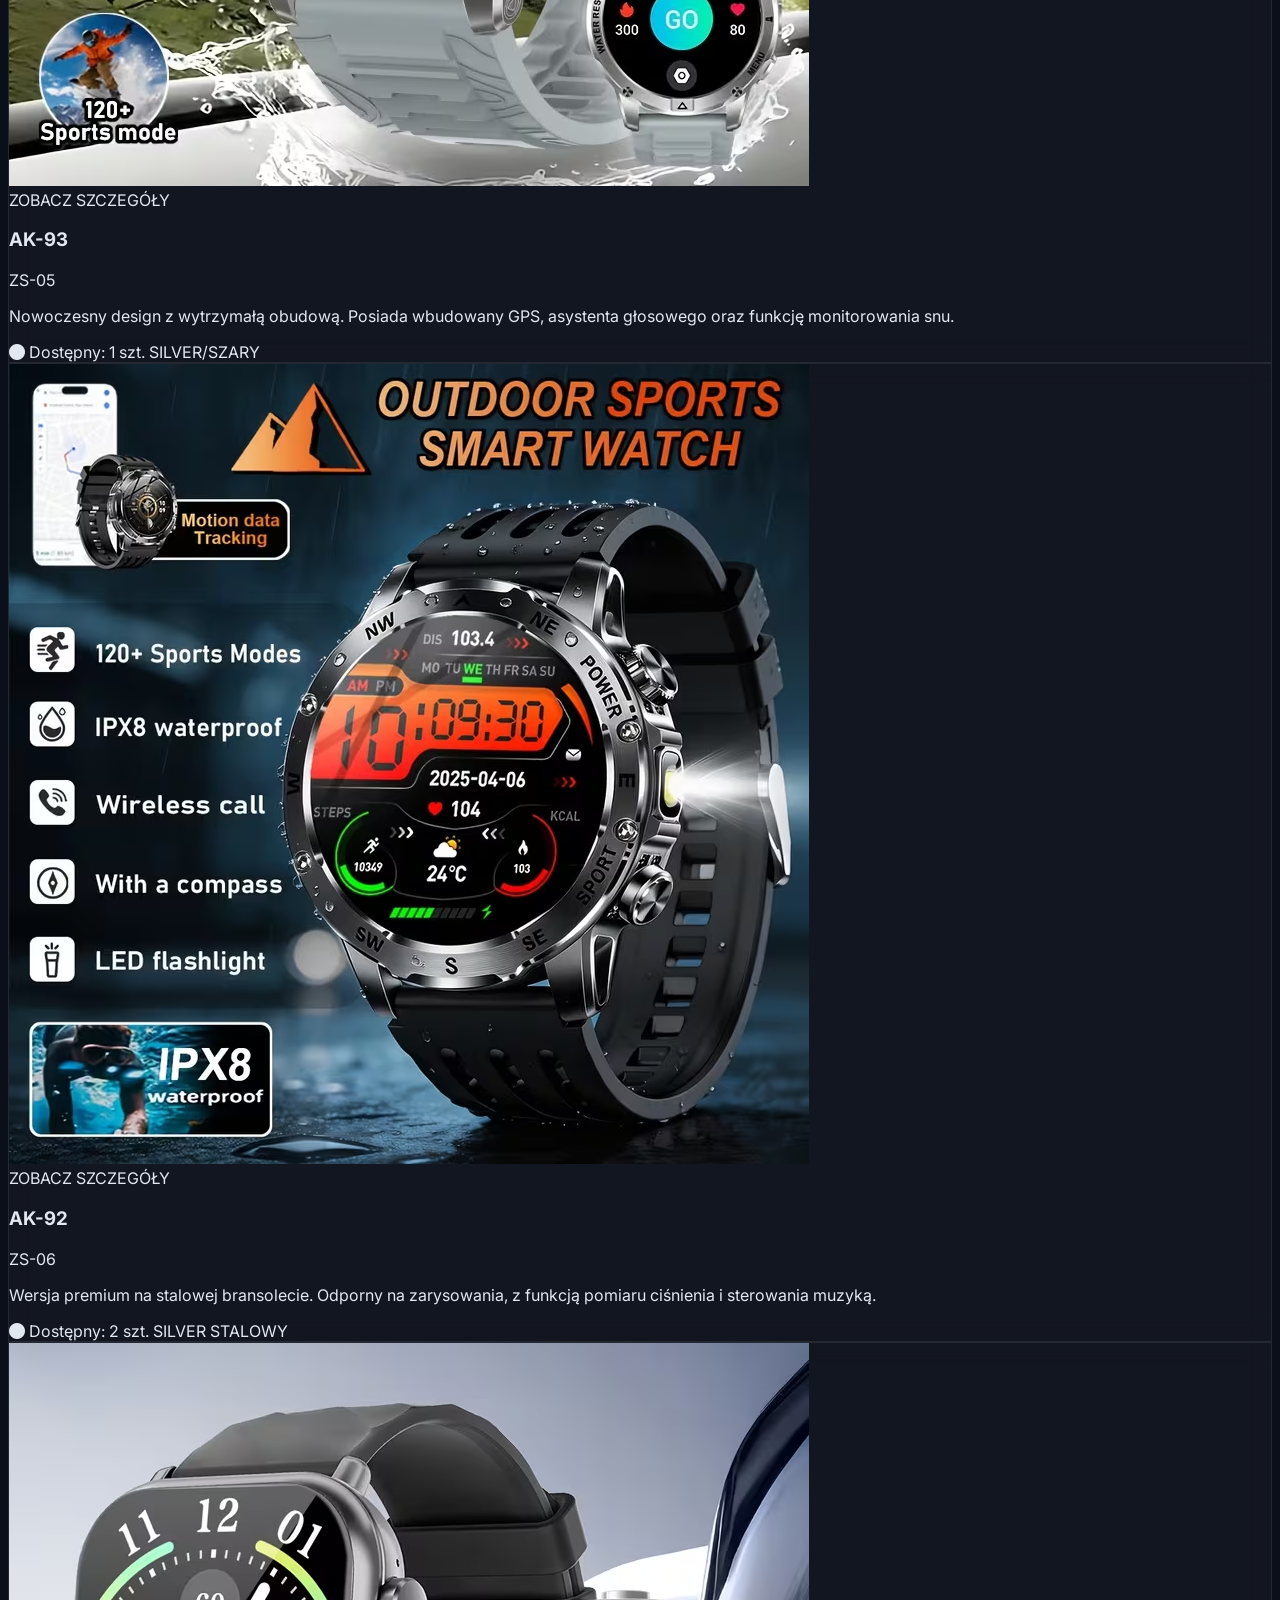
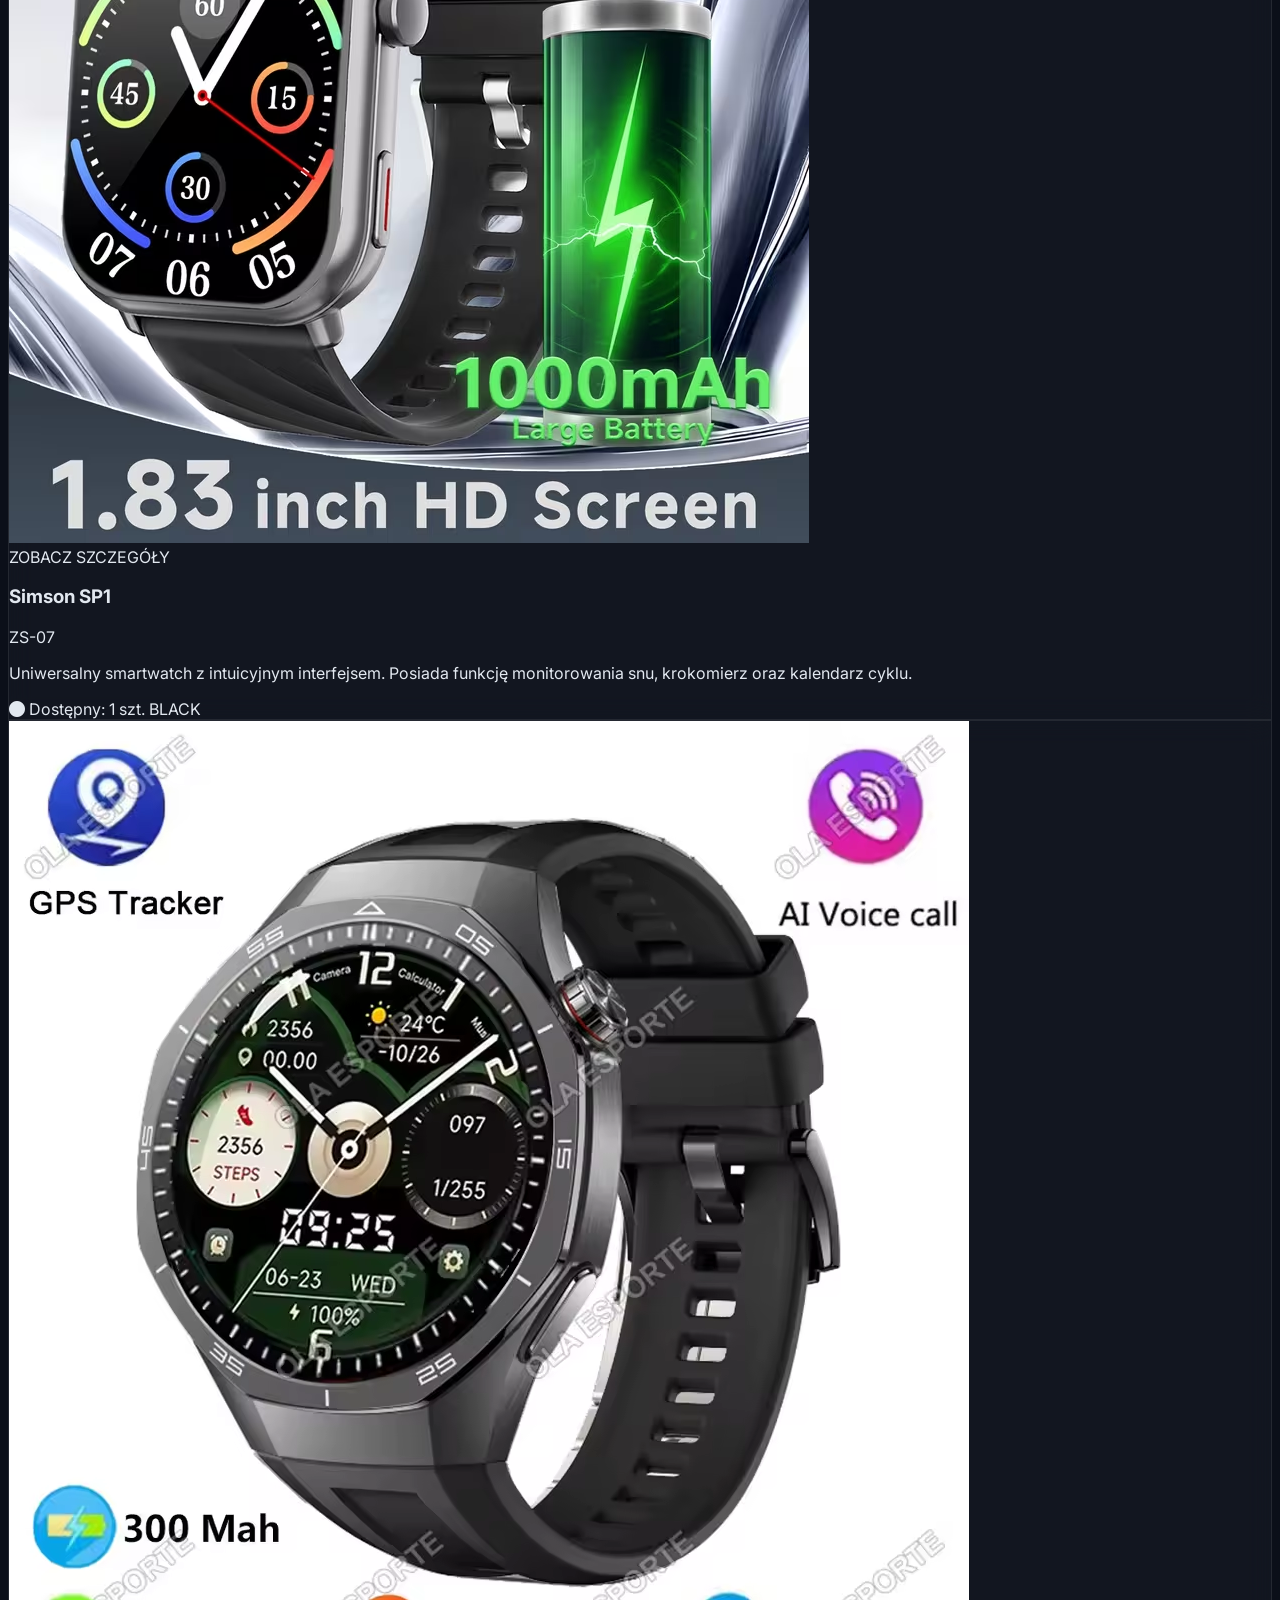
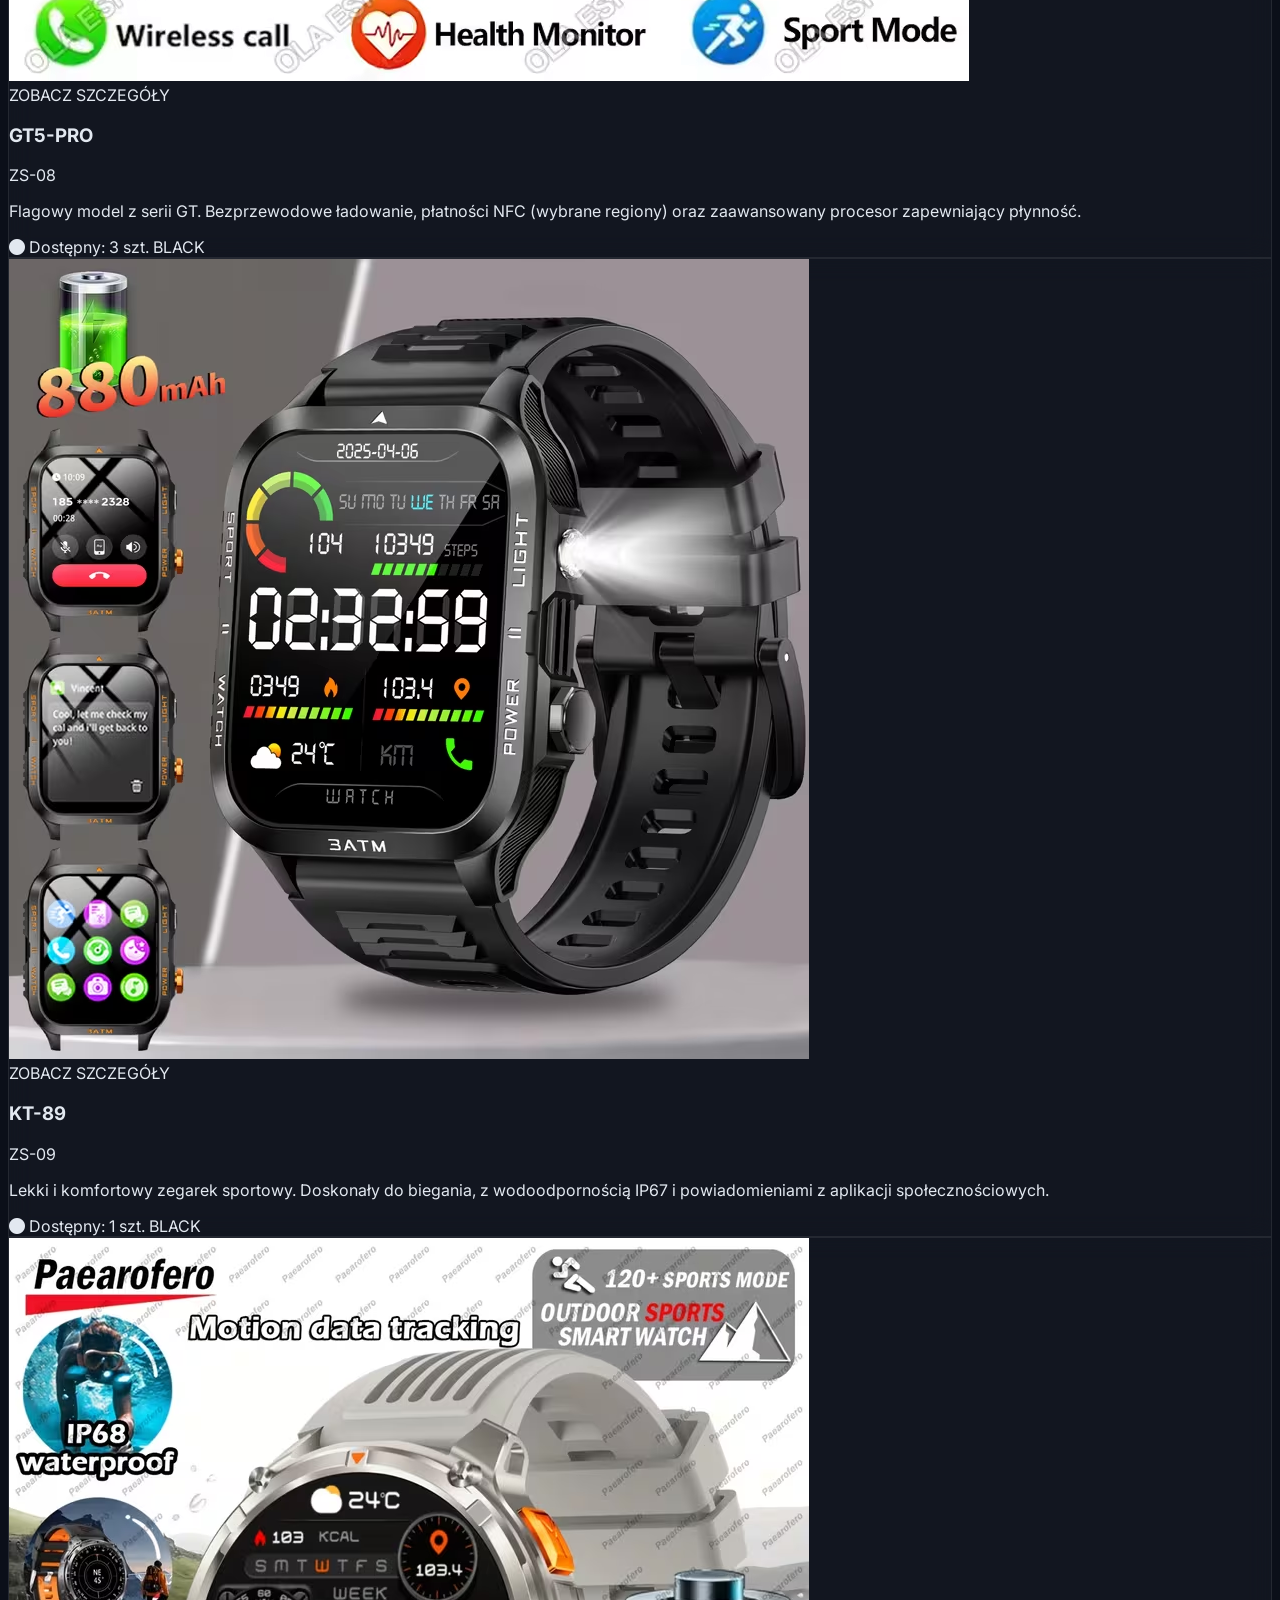
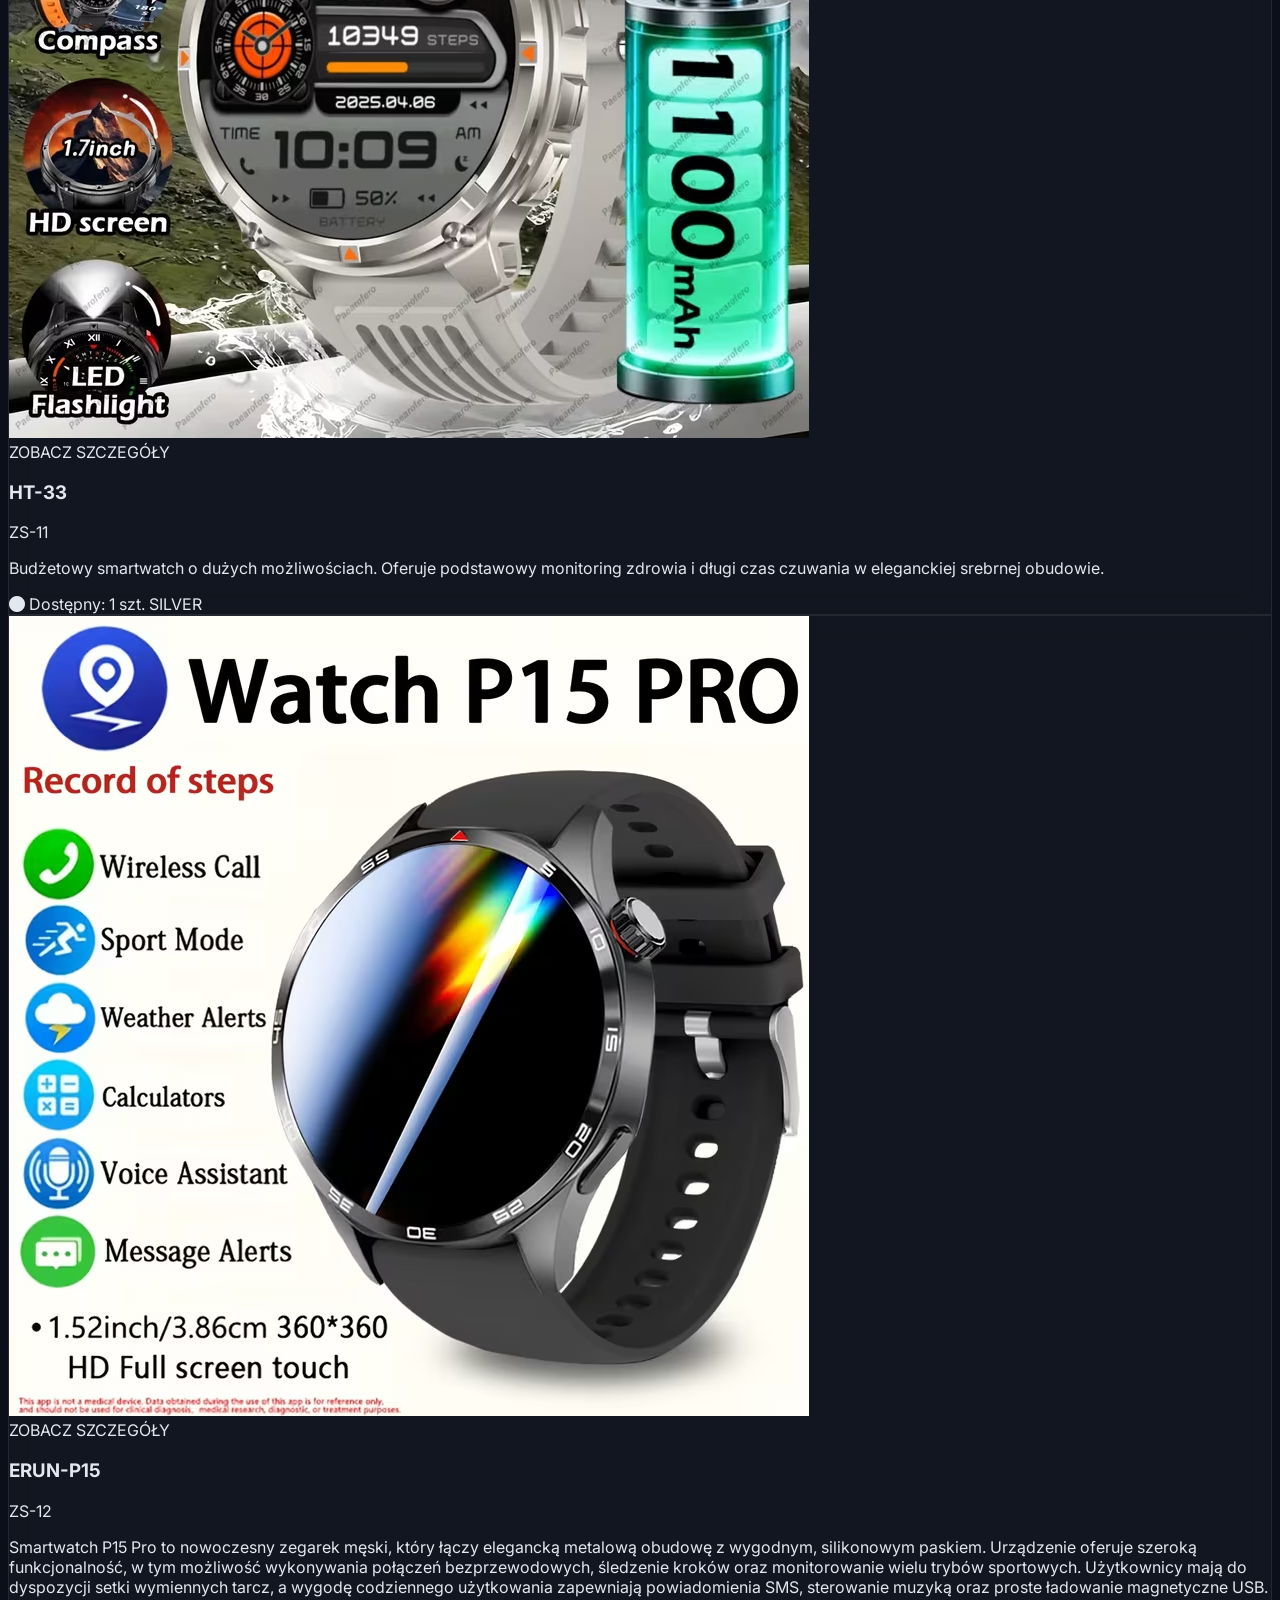
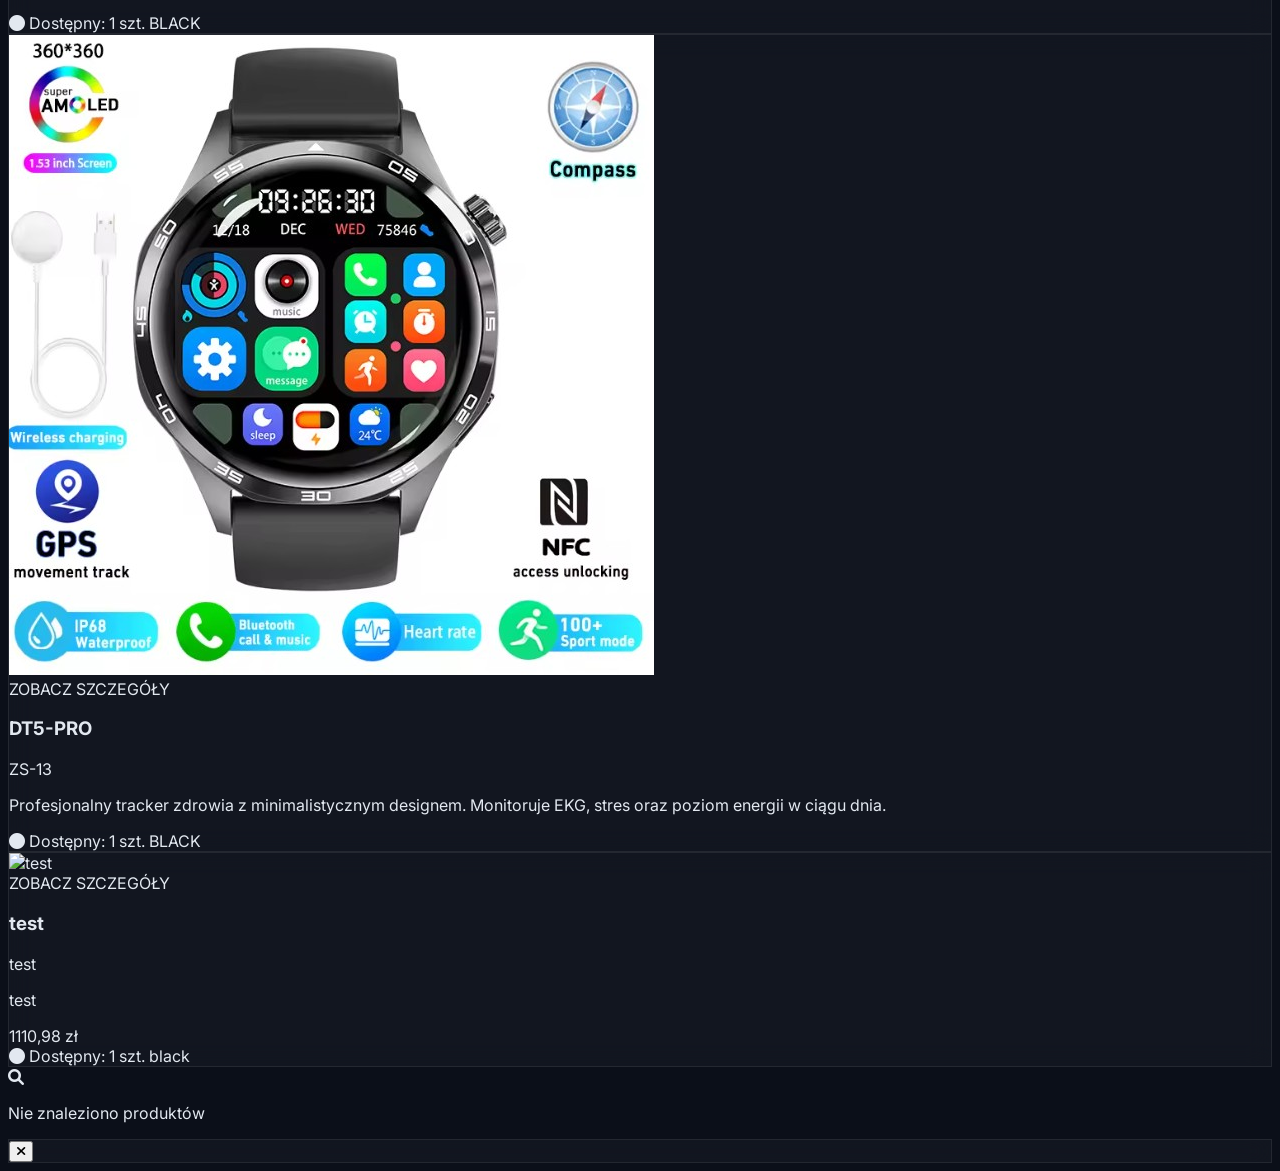
==== commit ebc7d762: "Add cache-busting for csvjson.json to fix missing products - Fetch csvjson.json with timestamp query" ====
--- a/index.html
+++ b/index.html
@@ -197,7 +197,9 @@
 
         async function loadData() {
             try {
-                const res = await fetch('csvjson.json');
+                // Cache-bust to always get fresh data from server
+                const res = await fetch('csvjson.json?_=' + Date.now(), { cache: 'no-store' });
+                if (!res.ok) throw new Error('HTTP ' + res.status);
                 const data = await res.json();
                 // Support both old flat array and new wrapped format
                 products = Array.isArray(data) ? data : (data.products || []);
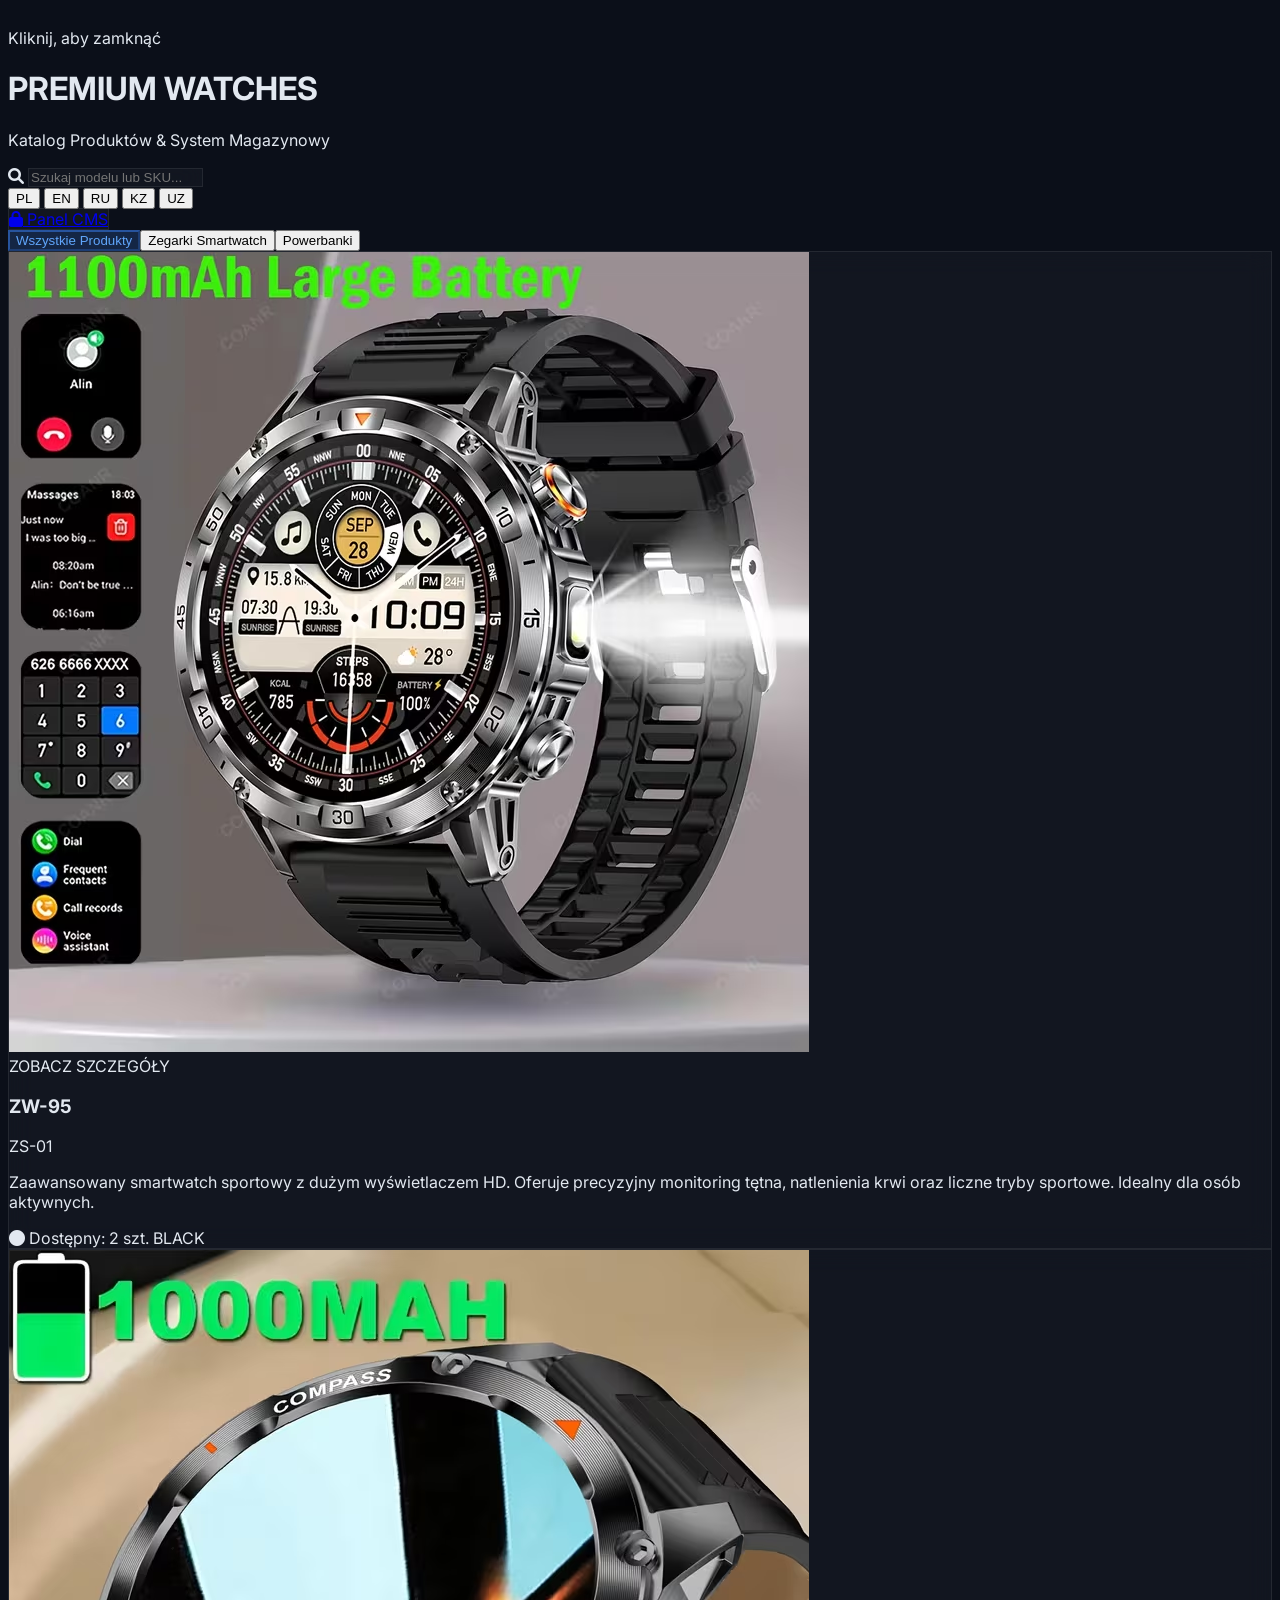
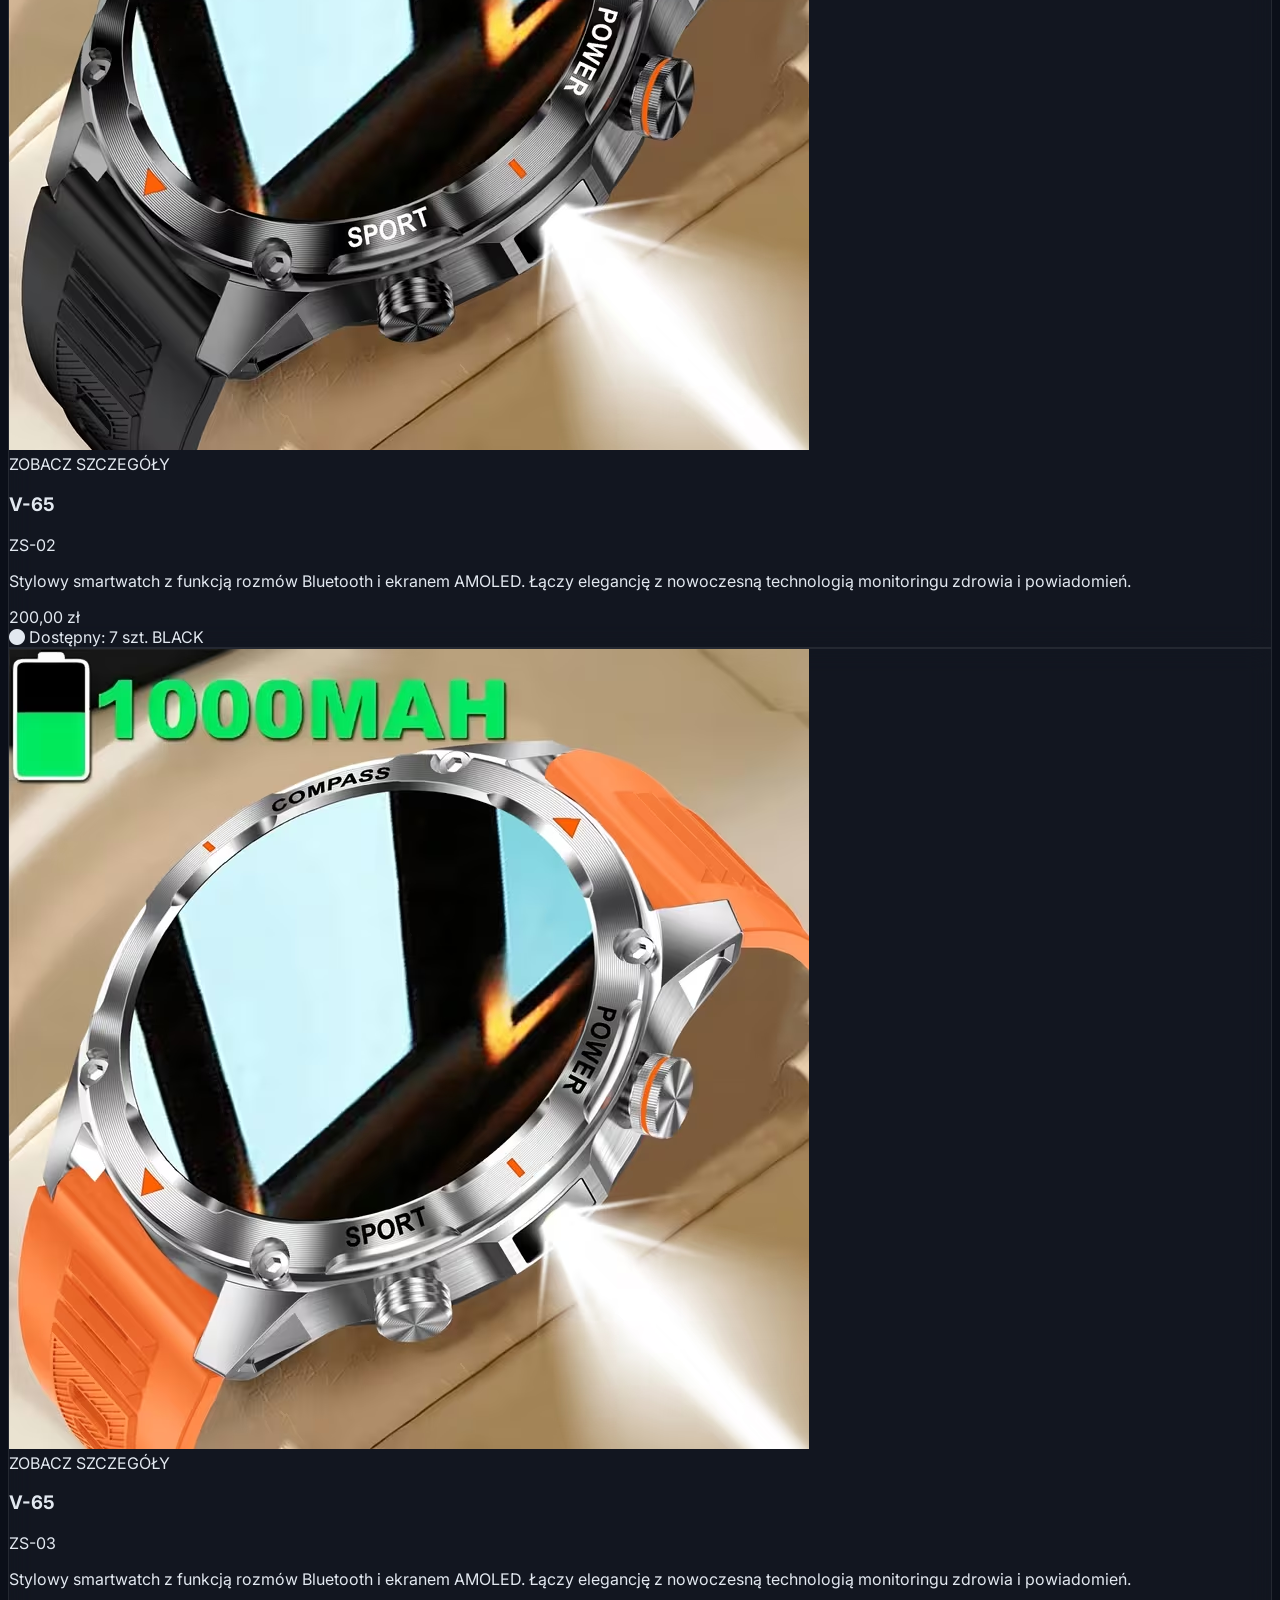
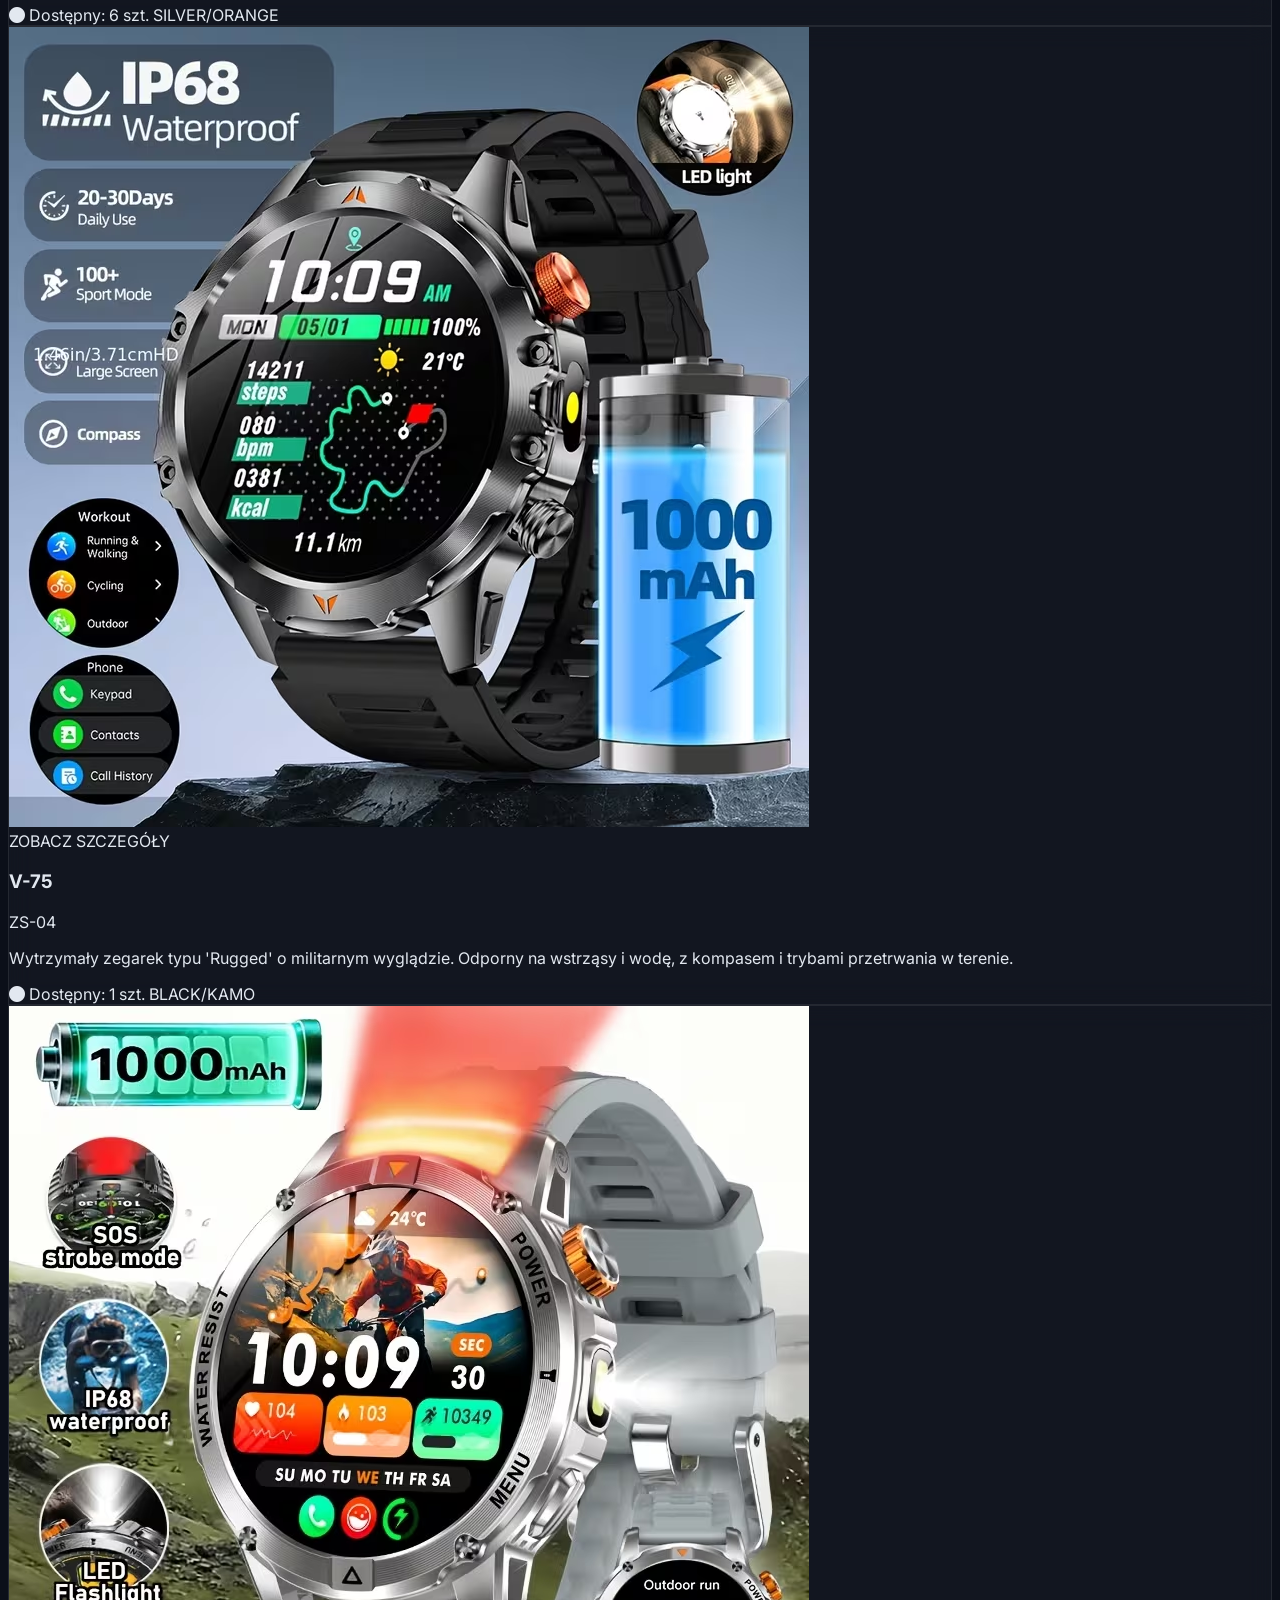
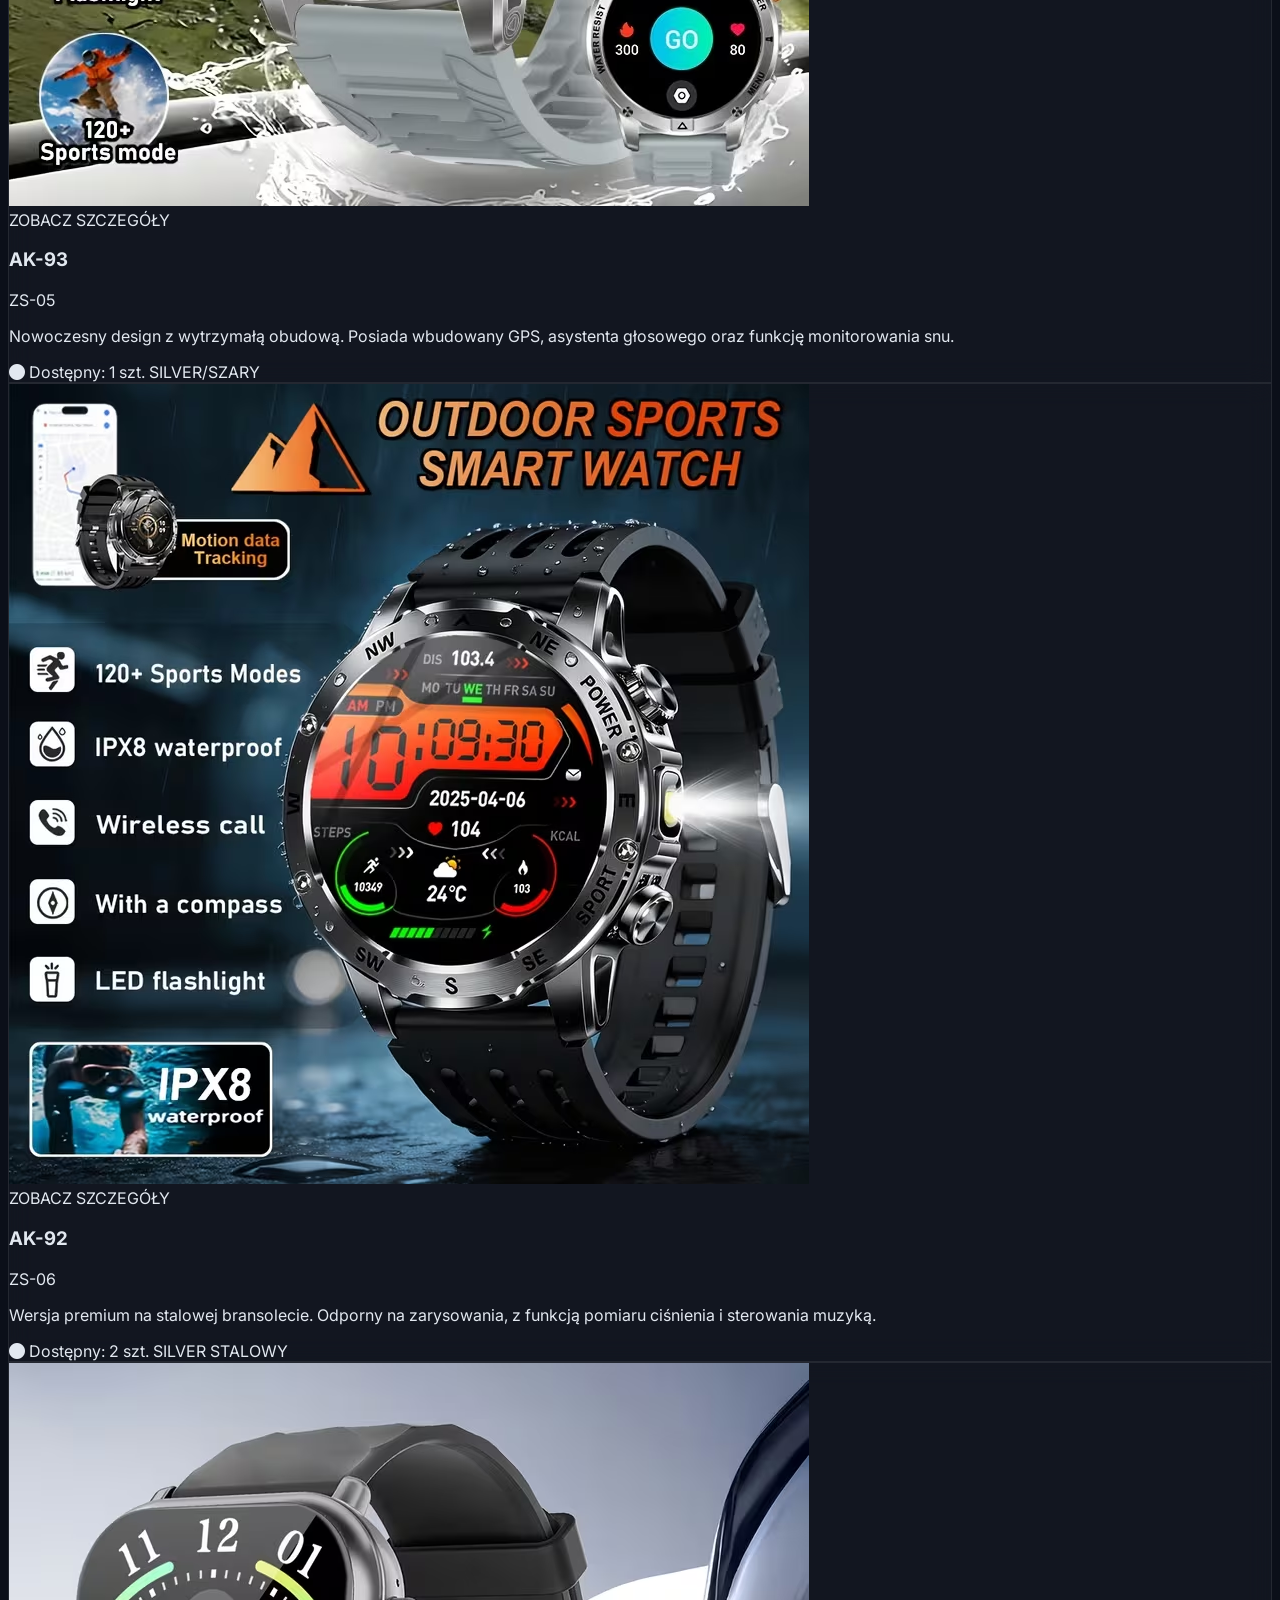
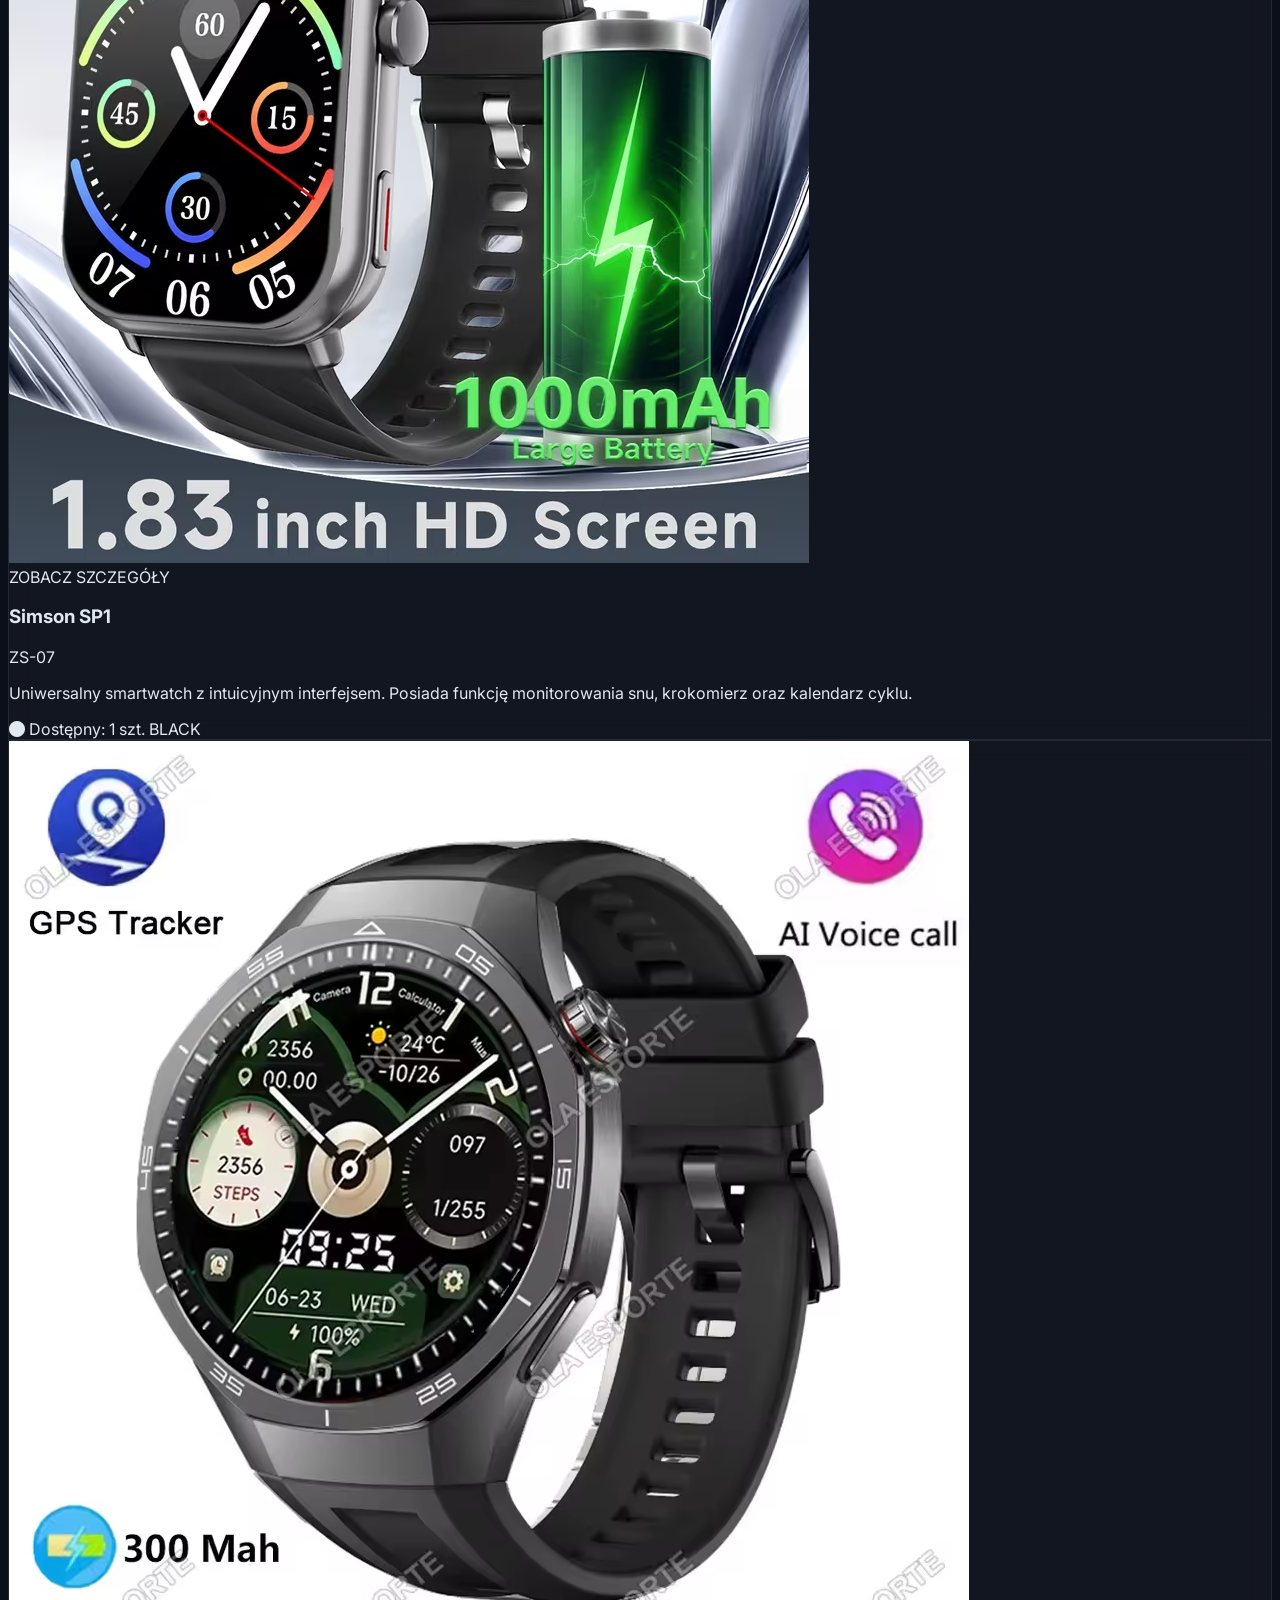
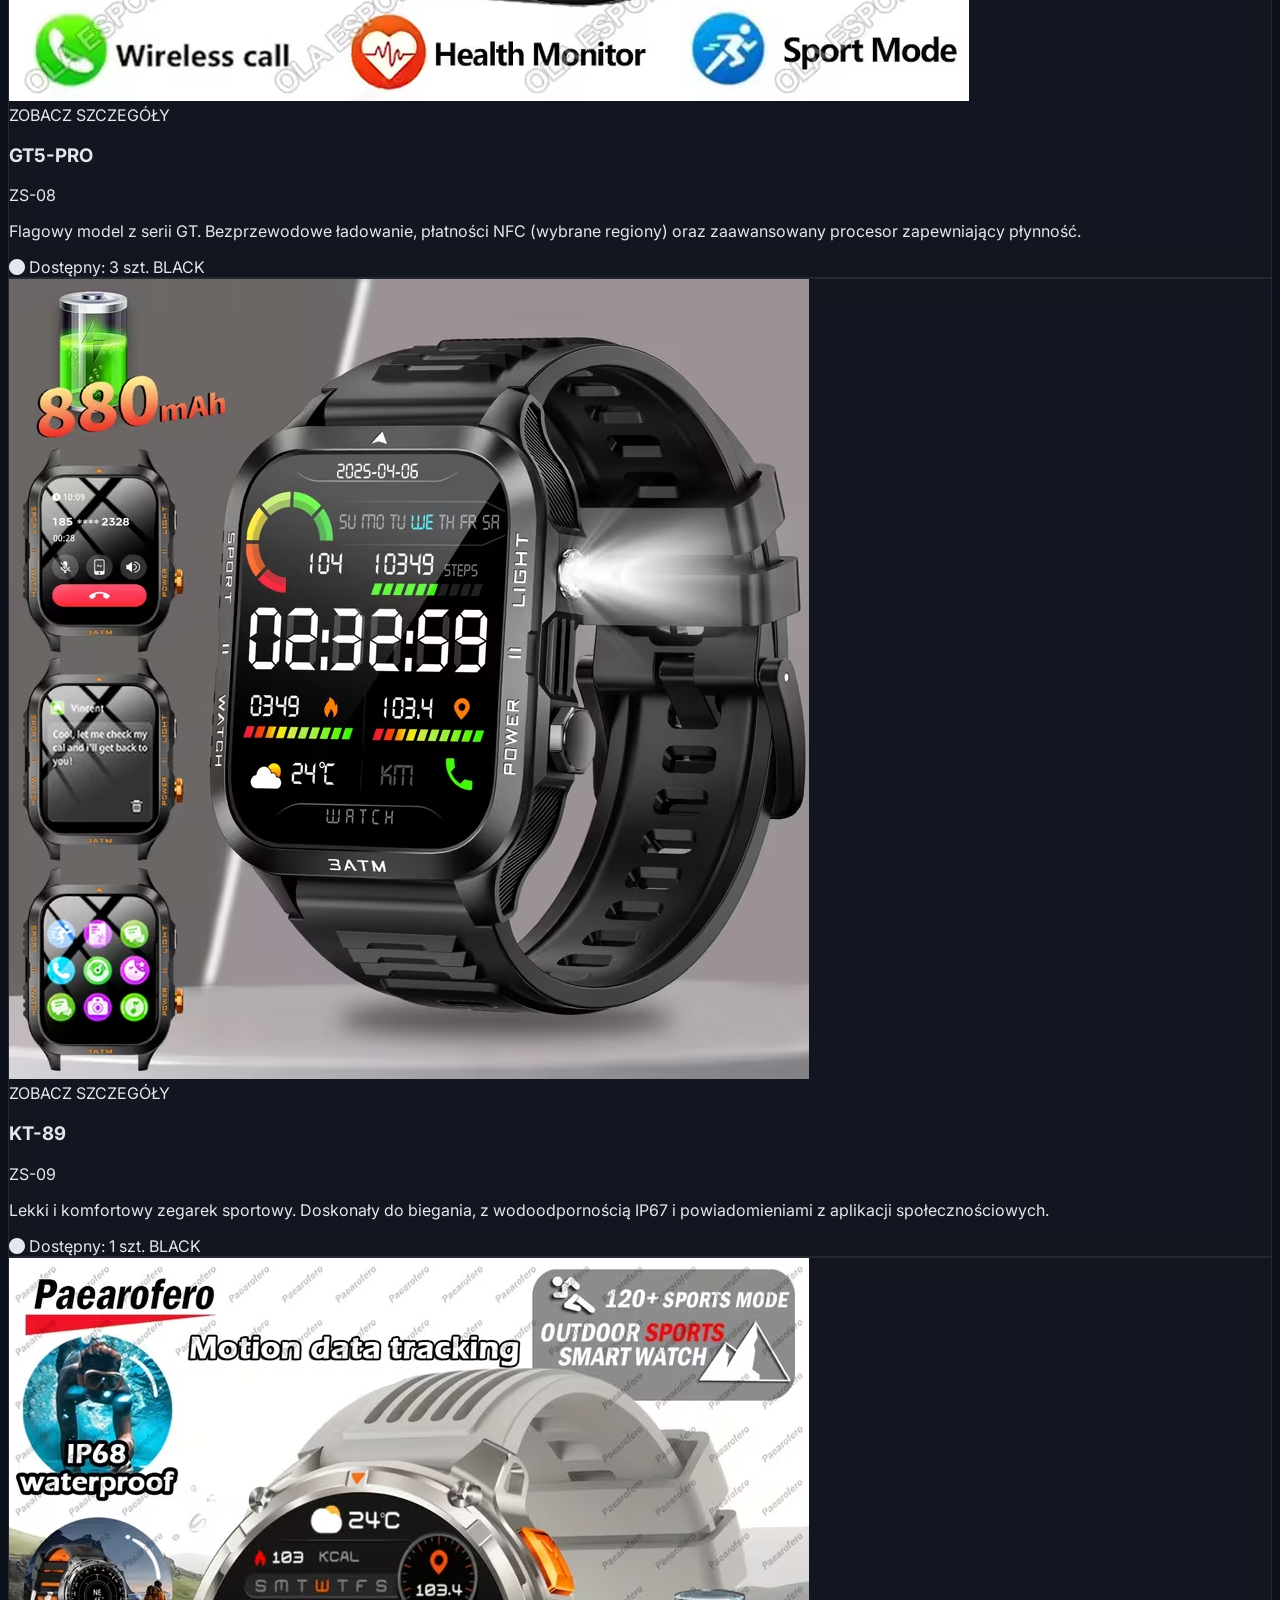
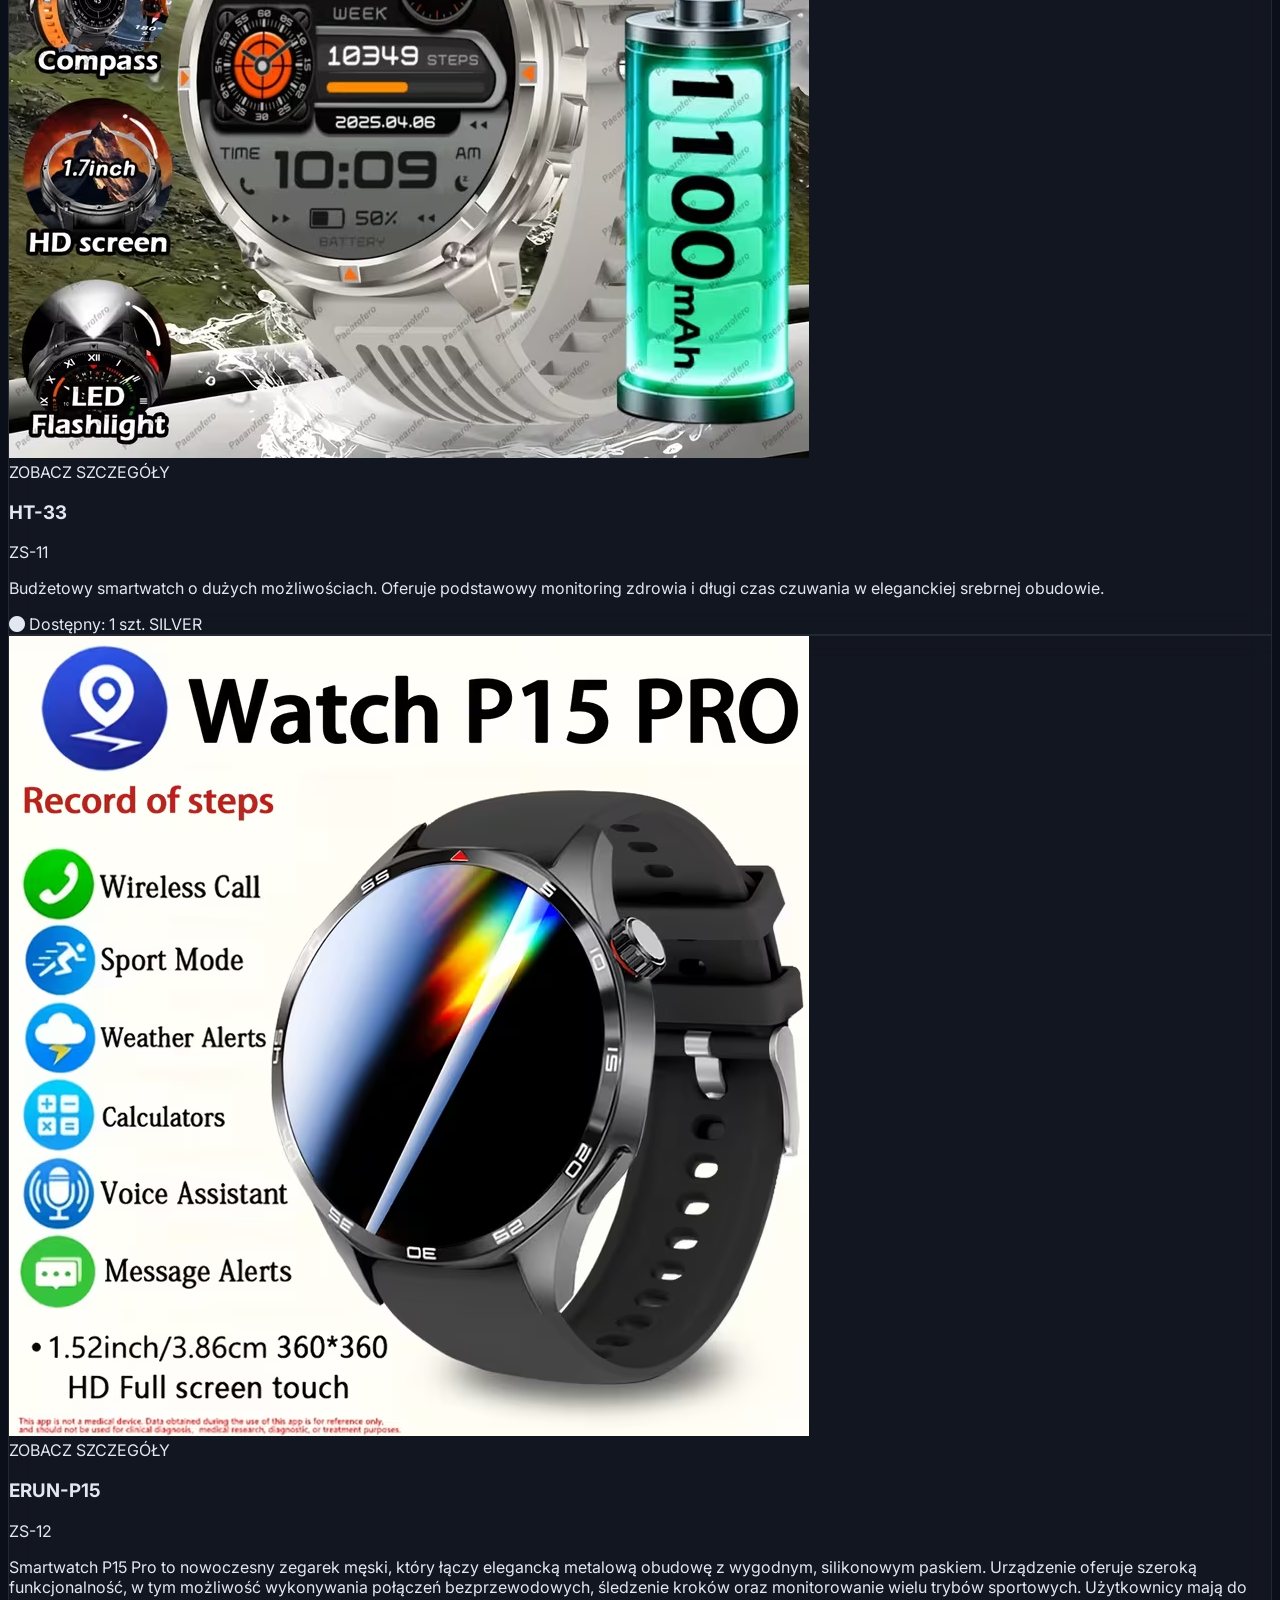
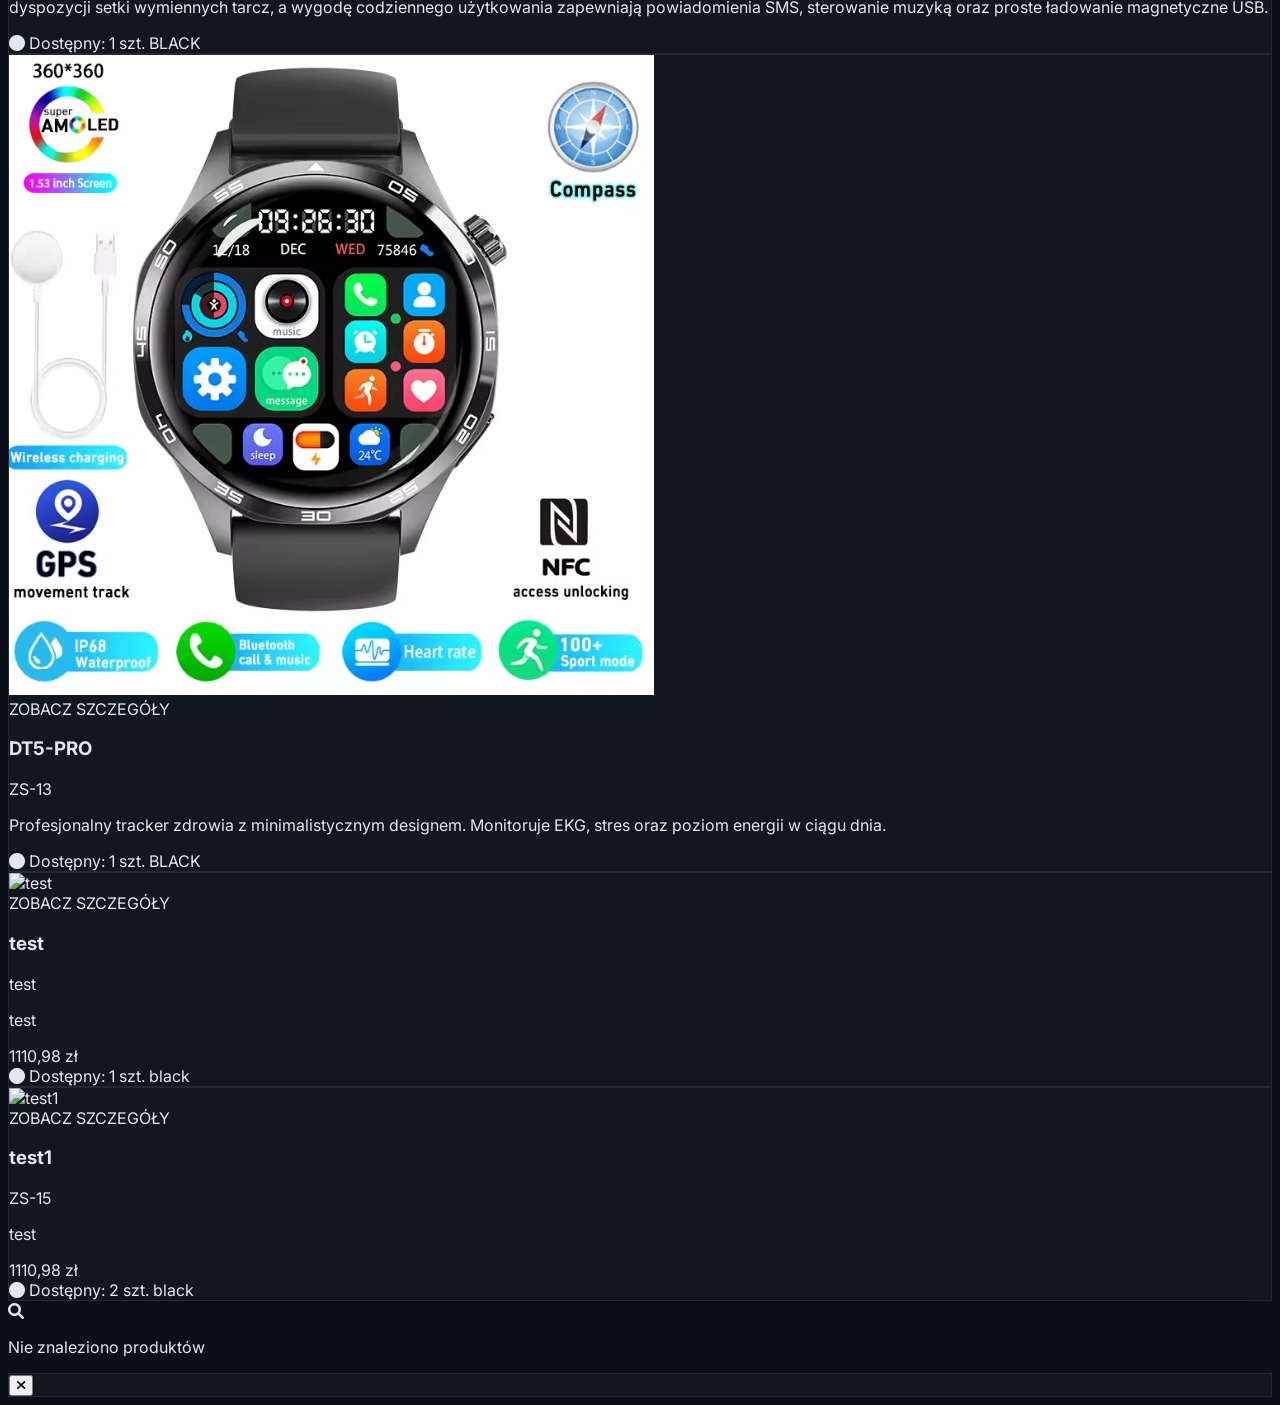
==== commit d23810ff: "Fix delete+upload, replace NE with UZ, change KK to KZ label - uploadToGitHub() no longer merges rem" ====
--- a/index.html
+++ b/index.html
@@ -54,8 +54,8 @@
                     <button onclick="setLang('pl')" class="lang-btn px-3 py-1.5 rounded-lg text-xs font-semibold transition hover:bg-white/10" data-lang="pl">PL</button>
                     <button onclick="setLang('en')" class="lang-btn px-3 py-1.5 rounded-lg text-xs font-semibold transition hover:bg-white/10" data-lang="en">EN</button>
                     <button onclick="setLang('ru')" class="lang-btn px-3 py-1.5 rounded-lg text-xs font-semibold transition hover:bg-white/10" data-lang="ru">RU</button>
-                    <button onclick="setLang('kk')" class="lang-btn px-3 py-1.5 rounded-lg text-xs font-semibold transition hover:bg-white/10" data-lang="kk">KK</button>
-                    <button onclick="setLang('ne')" class="lang-btn px-3 py-1.5 rounded-lg text-xs font-semibold transition hover:bg-white/10" data-lang="ne">NE</button>
+                    <button onclick="setLang('kk')" class="lang-btn px-3 py-1.5 rounded-lg text-xs font-semibold transition hover:bg-white/10" data-lang="kk">KZ</button>
+                    <button onclick="setLang('uz')" class="lang-btn px-3 py-1.5 rounded-lg text-xs font-semibold transition hover:bg-white/10" data-lang="uz">UZ</button>
                 </div>
                 <a href="admin/" class="glass px-4 py-2.5 rounded-xl text-xs font-semibold text-slate-400 hover:text-white hover:border-blue-500/30 transition flex items-center gap-2">
                     <i class="fas fa-lock"></i> <span data-i18n="admin">Panel CMS</span>
@@ -161,24 +161,24 @@
                 clickToClose: "Жабу үшін басыңыз",
                 clickToEnlarge: "Үлкейту үшін басыңыз"
             },
-            ne: {
-                subtitle: "उत्पादन सूची & इन्भेन्ट्री प्रणाली",
-                searchPlaceholder: "मोडेल वा SKU खोज्नुहोस्...",
-                admin: "CMS प्यानल",
-                allProducts: "सबै उत्पादनहरू",
-                noResults: "कुनै उत्पादन भेटिएन",
-                viewDetails: "विवरण हेर्नुहोस्",
-                inStock: "स्टकमा: {n} pcs",
-                outOfStock: "स्टकमा छैन",
+            uz: {
+                subtitle: "Mahsulot Katalogi & Ombor Tizimi",
+                searchPlaceholder: "Model yoki SKU qidirish...",
+                admin: "CMS Panel",
+                allProducts: "Barcha Mahsulotlar",
+                noResults: "Mahsulotlar topilmadi",
+                viewDetails: "Tafsilotlarni ko'rish",
+                inStock: "Omborda: {n} dona",
+                outOfStock: "Omborda yo'q",
                 sku: "SKU",
-                category: "कोटि",
-                description: "विवरण",
-                availability: "उपलब्धता",
-                pcs: "pcs",
-                color: "रङ",
-                price: "मूल्य",
-                clickToClose: "बन्द गर्न क्लिक गर्नुहोस्",
-                clickToEnlarge: "ठूलो बनाउन क्लिक गर्नुहोस्"
+                category: "Kategoriya",
+                description: "Tavsif",
+                availability: "Mavjudlik",
+                pcs: "dona",
+                color: "Rang",
+                price: "Narx",
+                clickToClose: "Yopish uchun bosing",
+                clickToEnlarge: "Kattalashtirish uchun bosing"
             }
         };
 
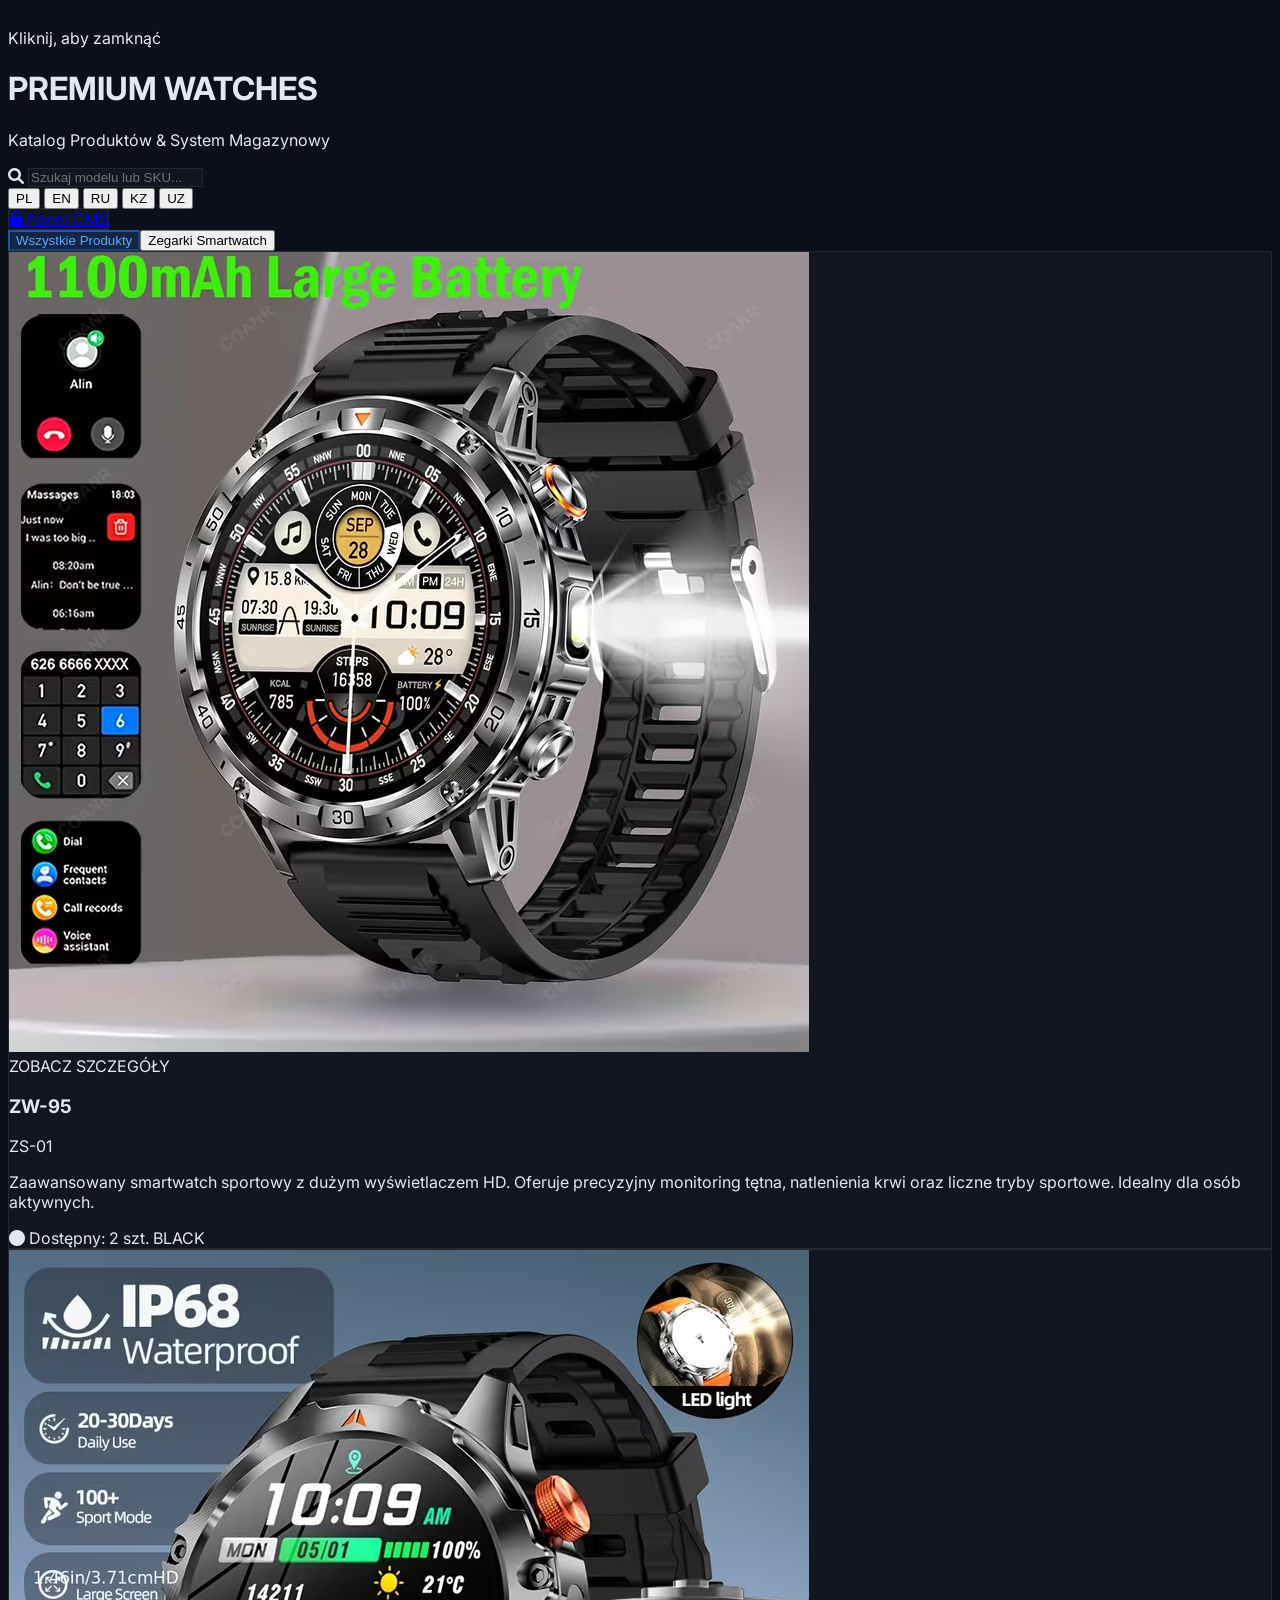
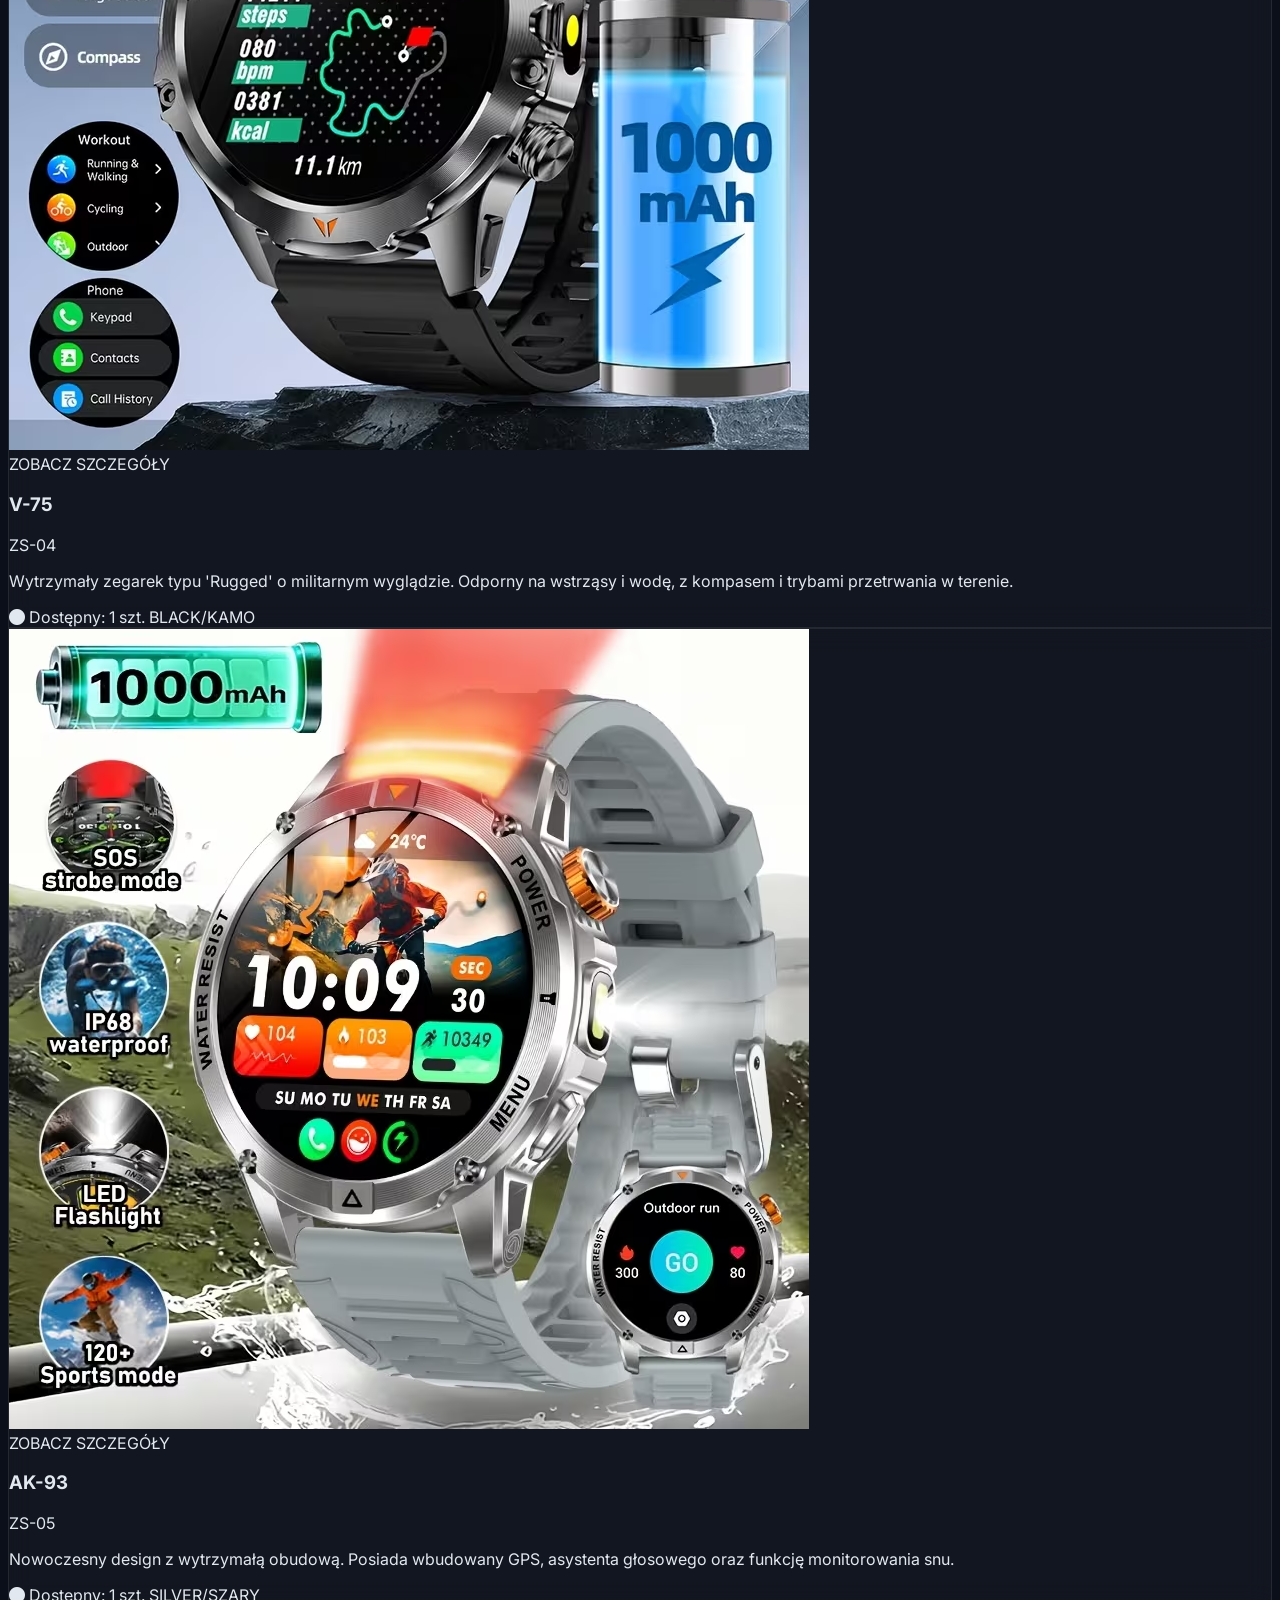
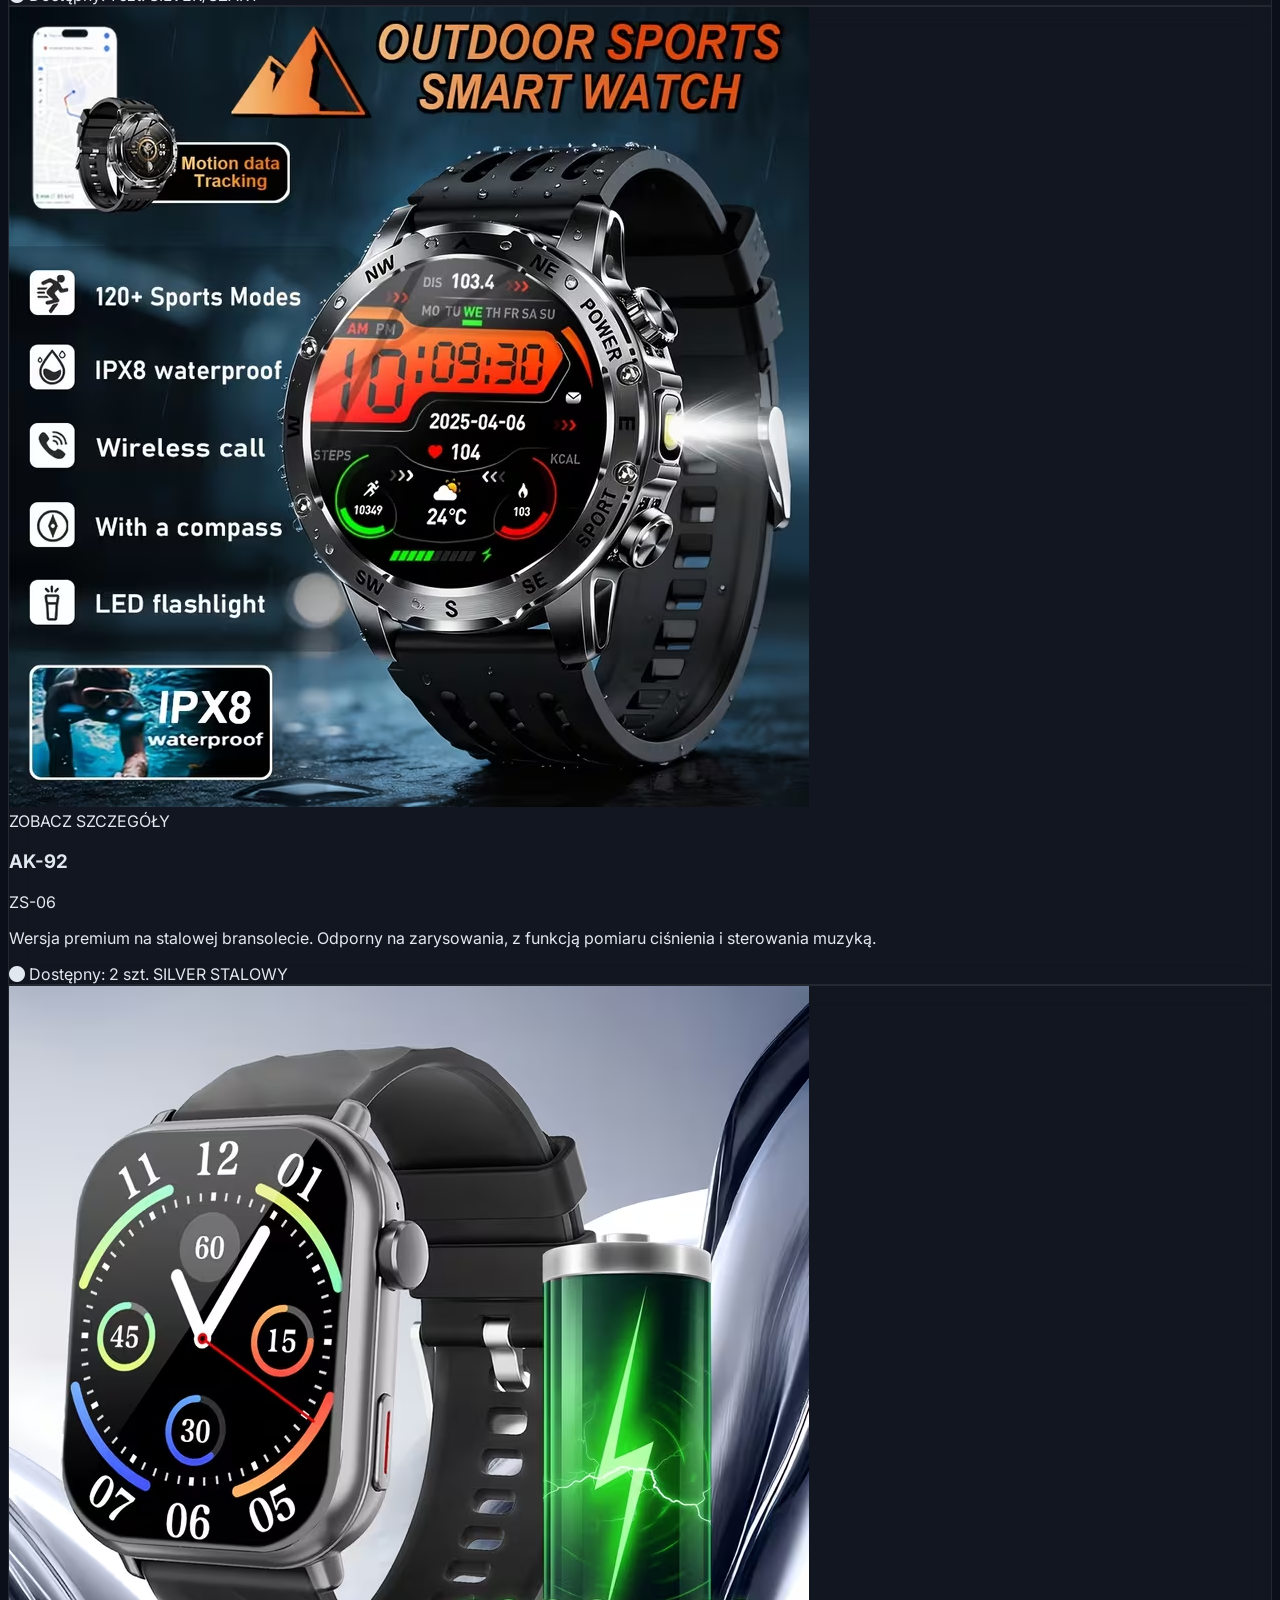
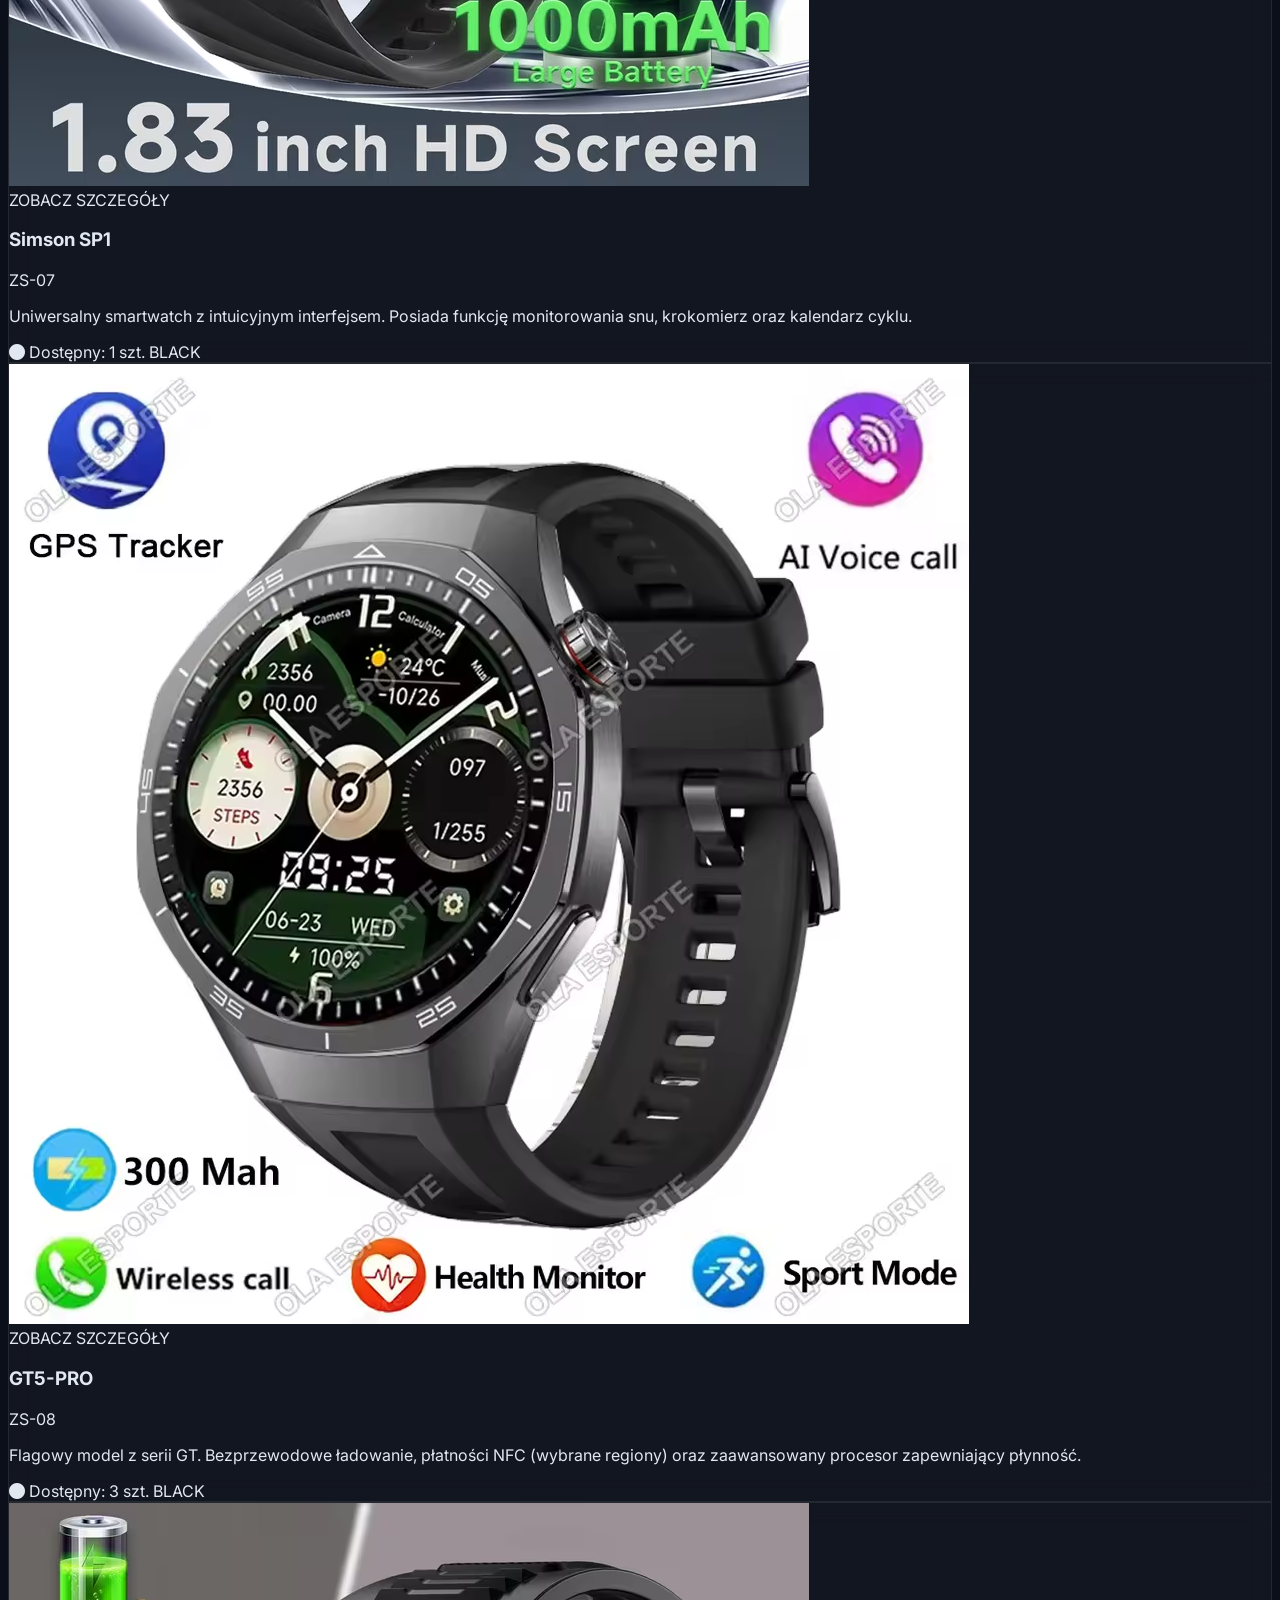
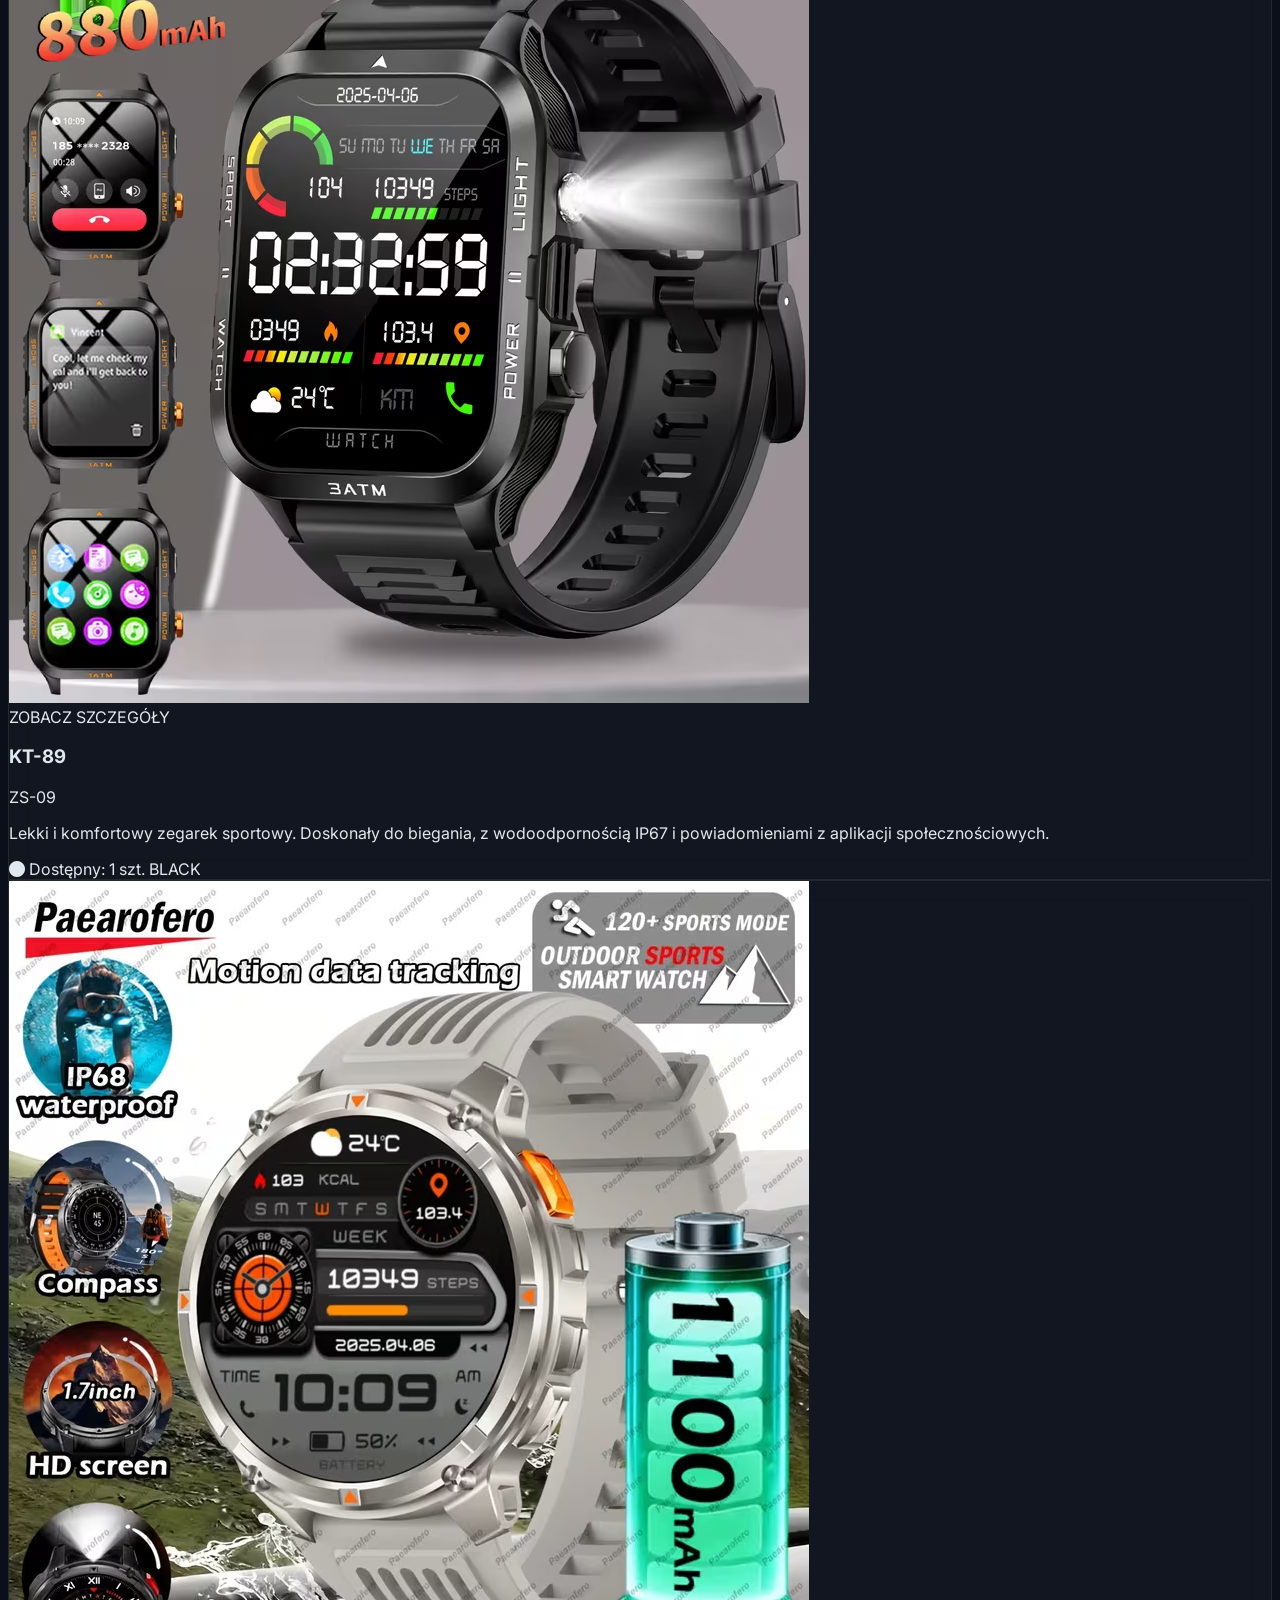
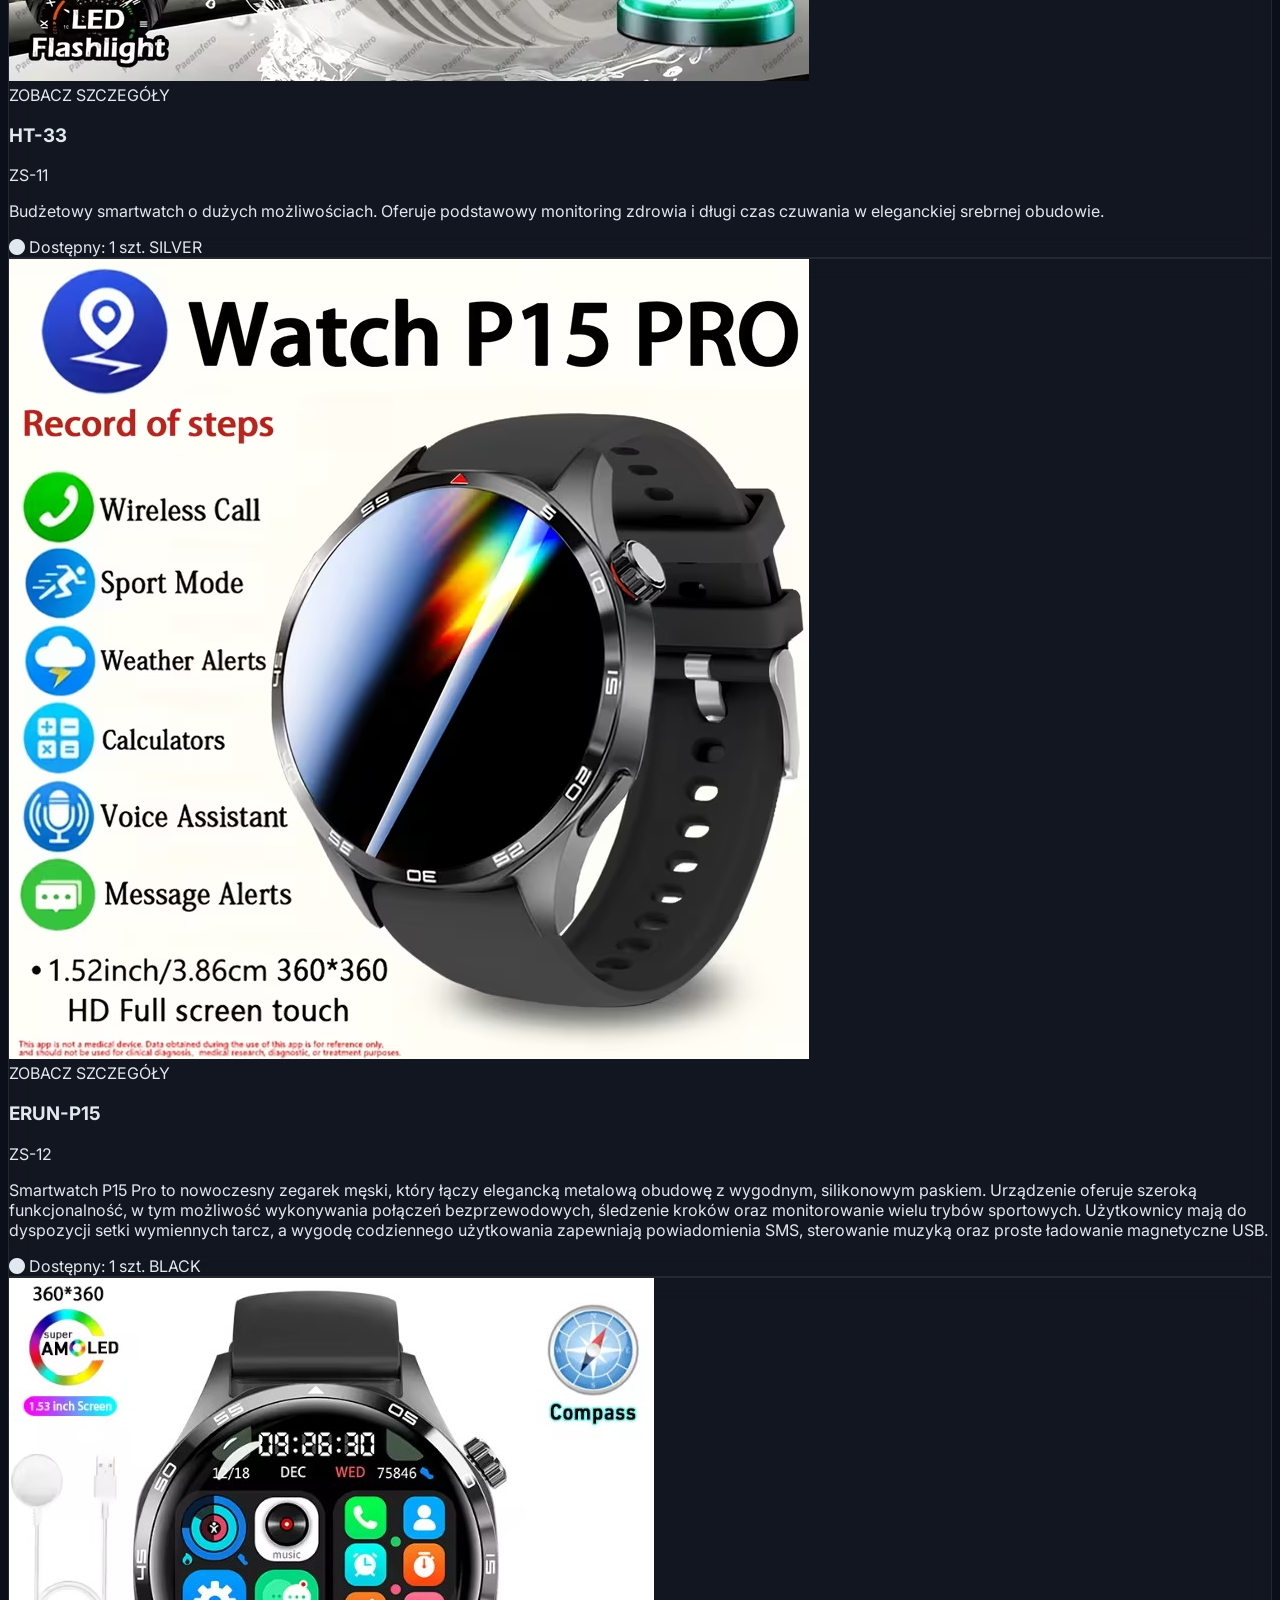
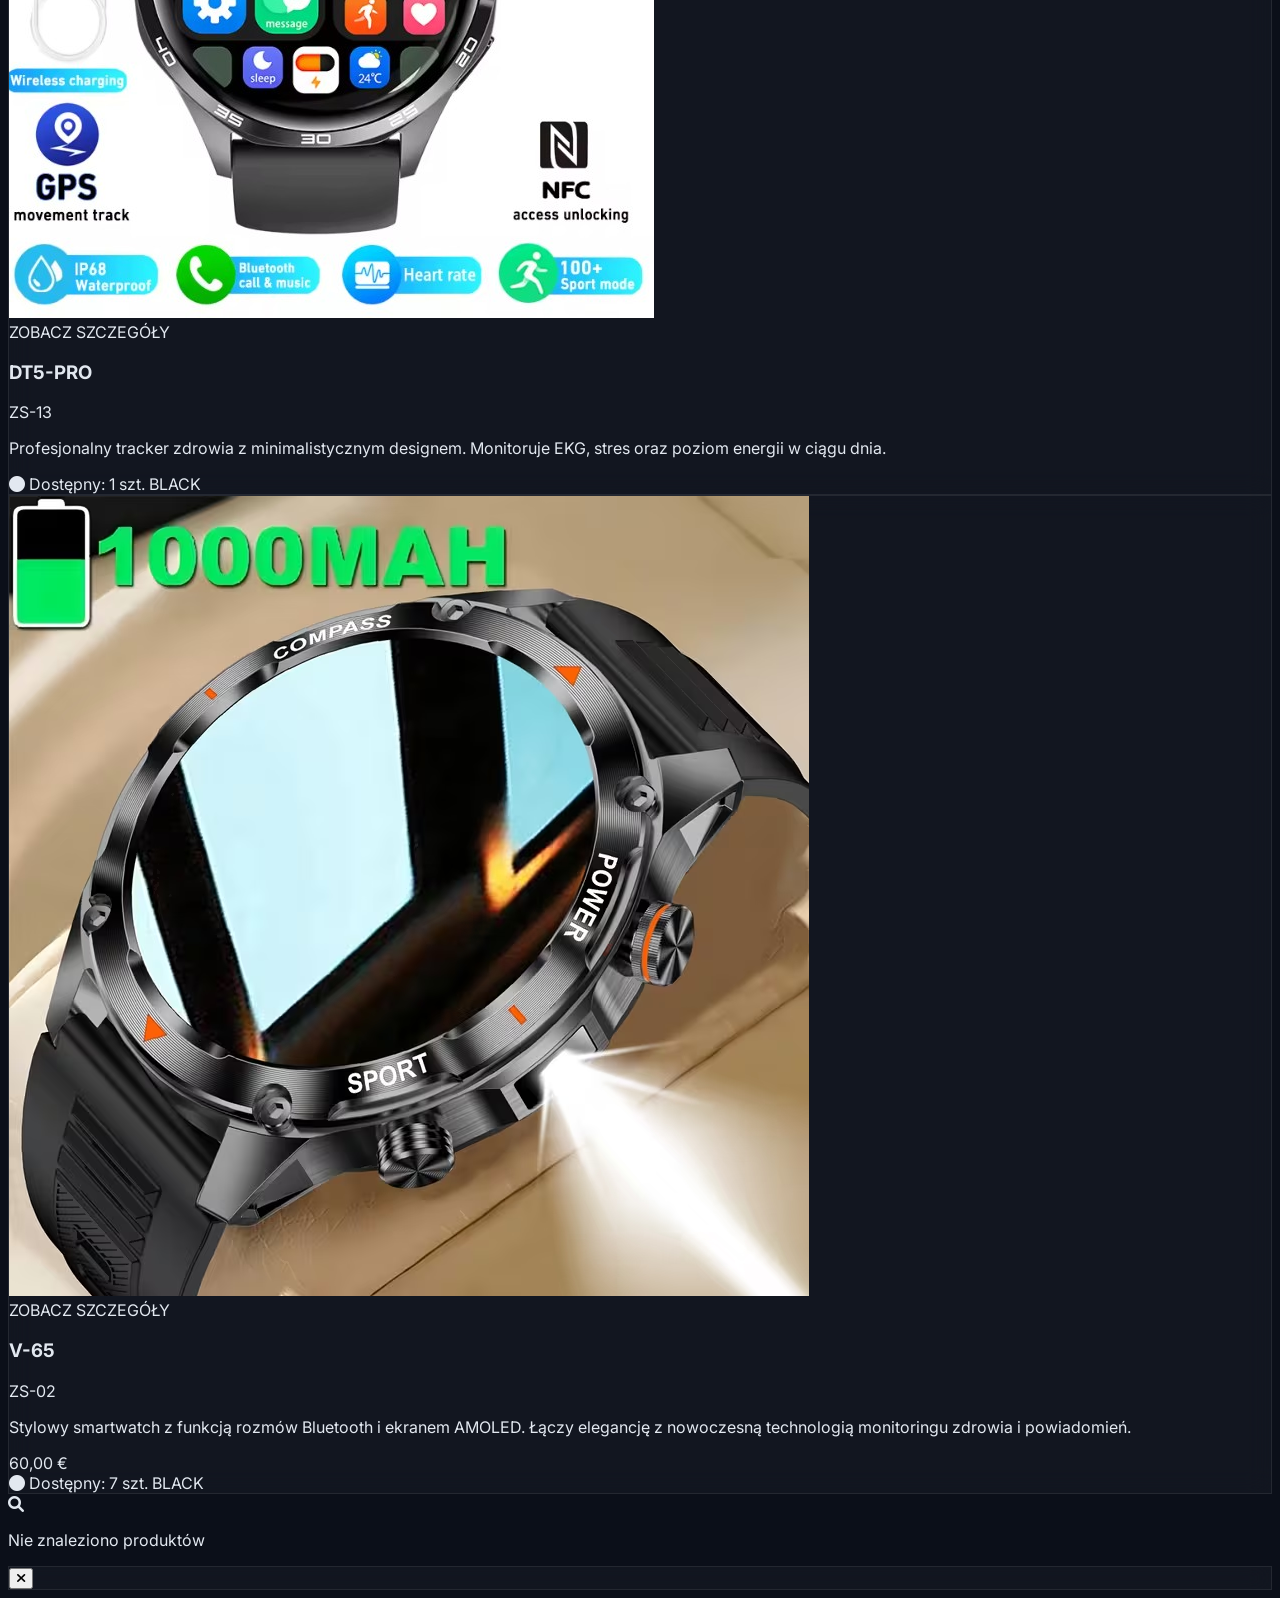
==== commit 7523c529: "Show EUR in catalog, add drag reorder + category filter in admin list - index.html: formatPrice now " ====
--- a/index.html
+++ b/index.html
@@ -301,7 +301,7 @@
         function formatPrice(price) {
             if (price === null || price === undefined || price === '') return '';
             return new Intl.NumberFormat(currentLang === 'pl' ? 'pl-PL' : currentLang === 'ru' ? 'ru-RU' : 'en-US', 
-                { style: 'currency', currency: 'PLN' }).format(price);
+                { style: 'currency', currency: 'EUR' }).format(price);
         }
 
         function render() {
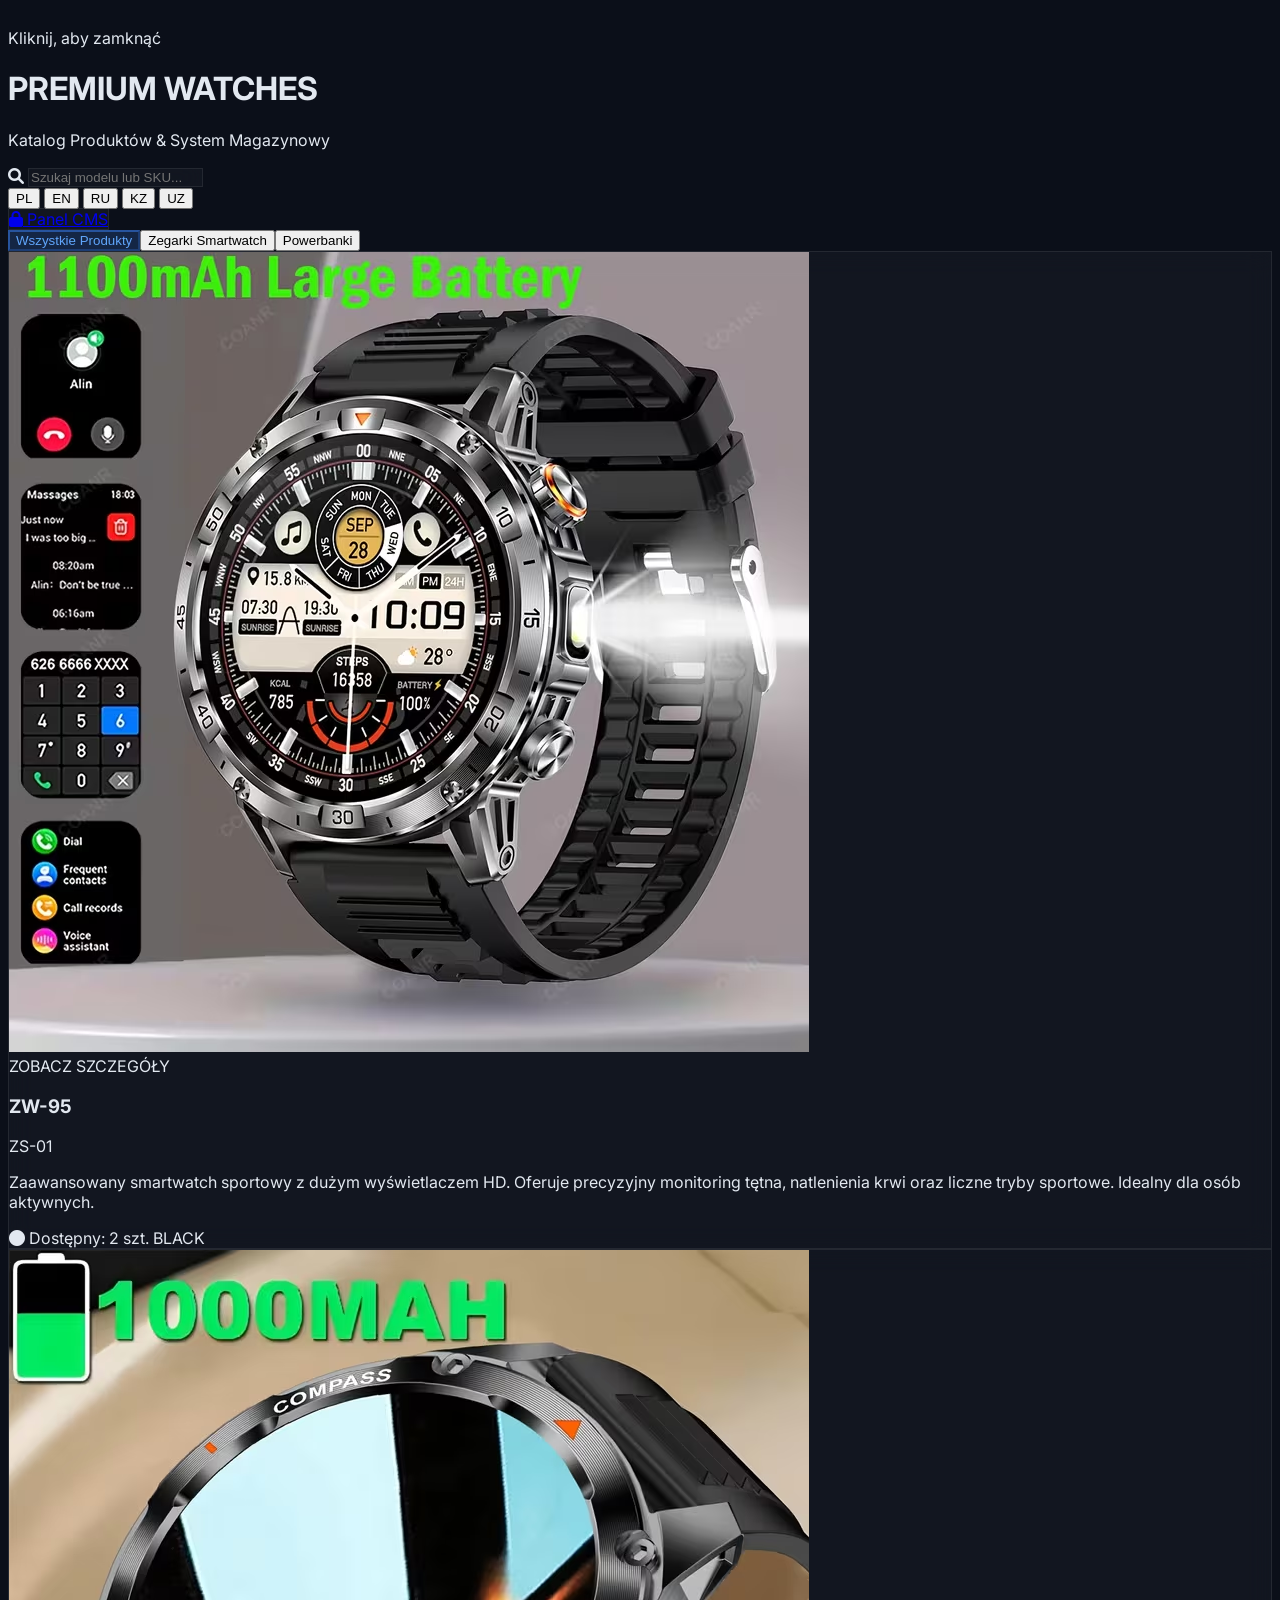
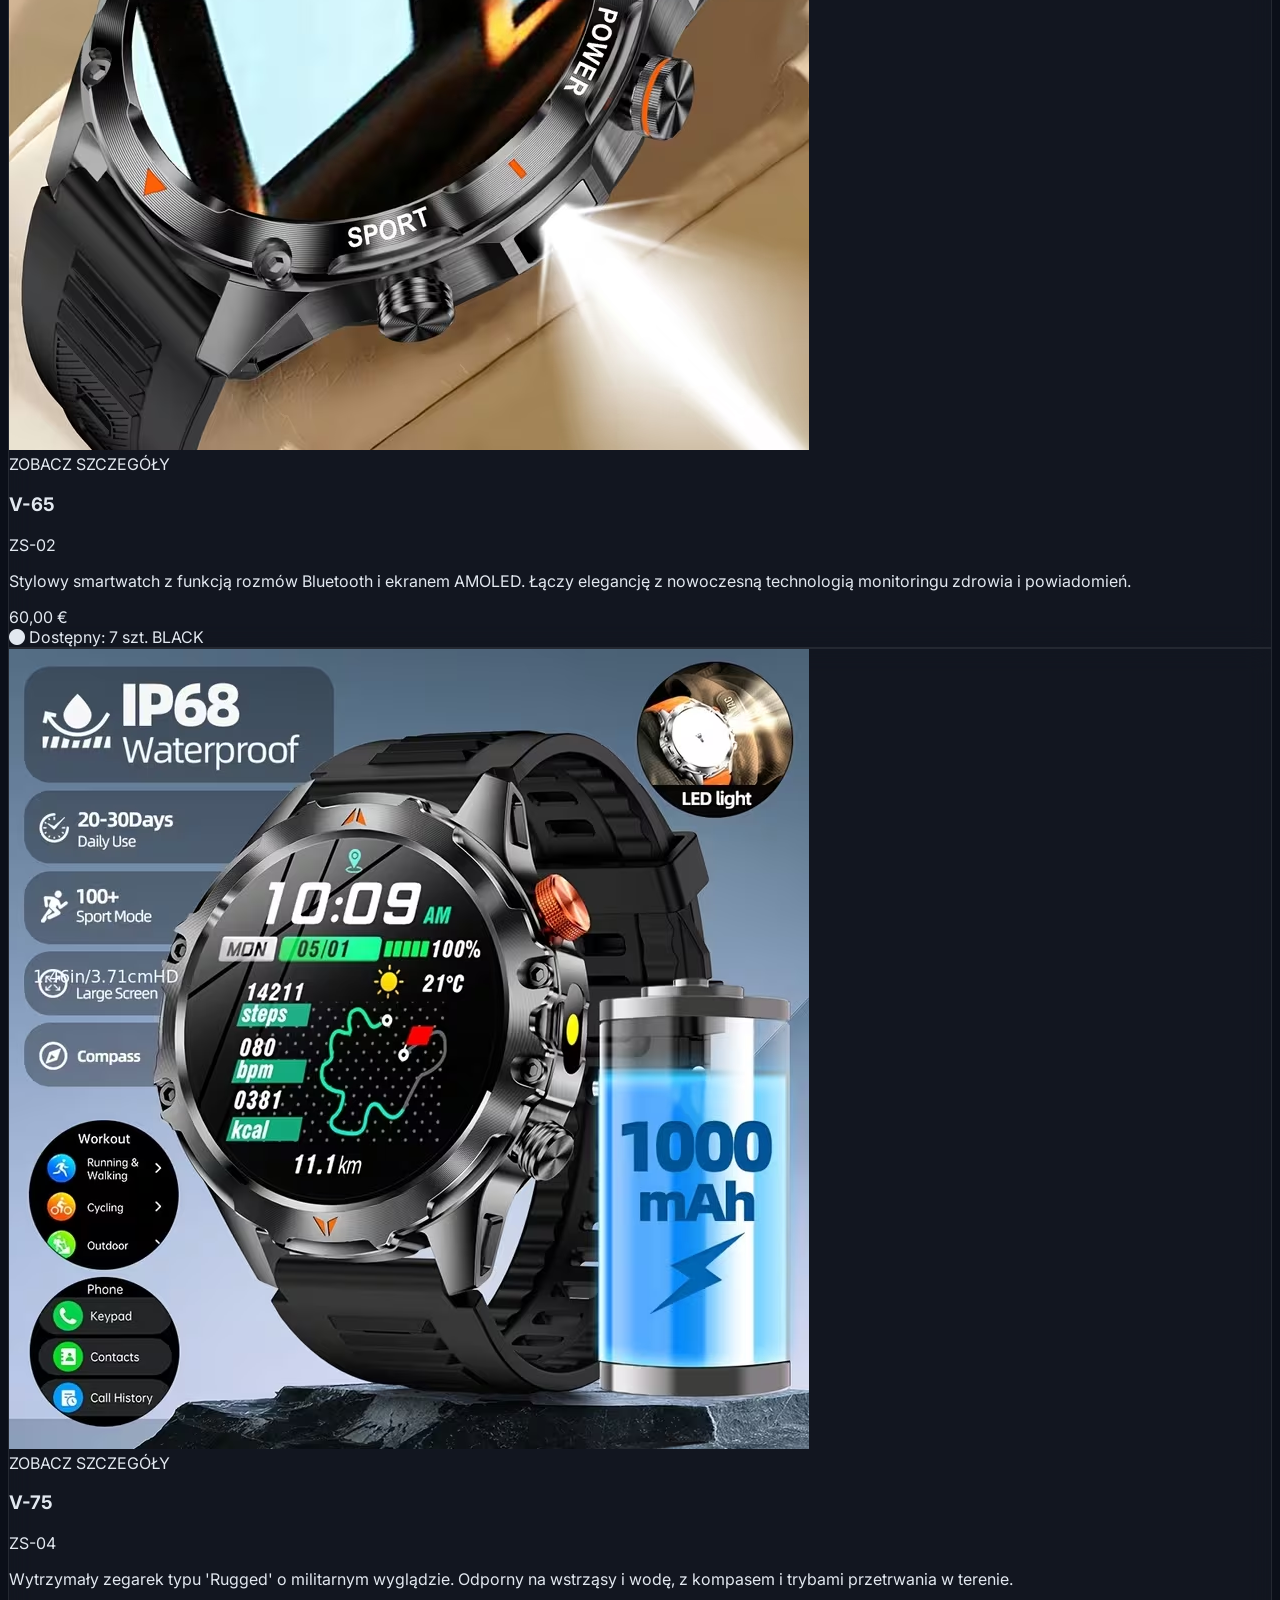
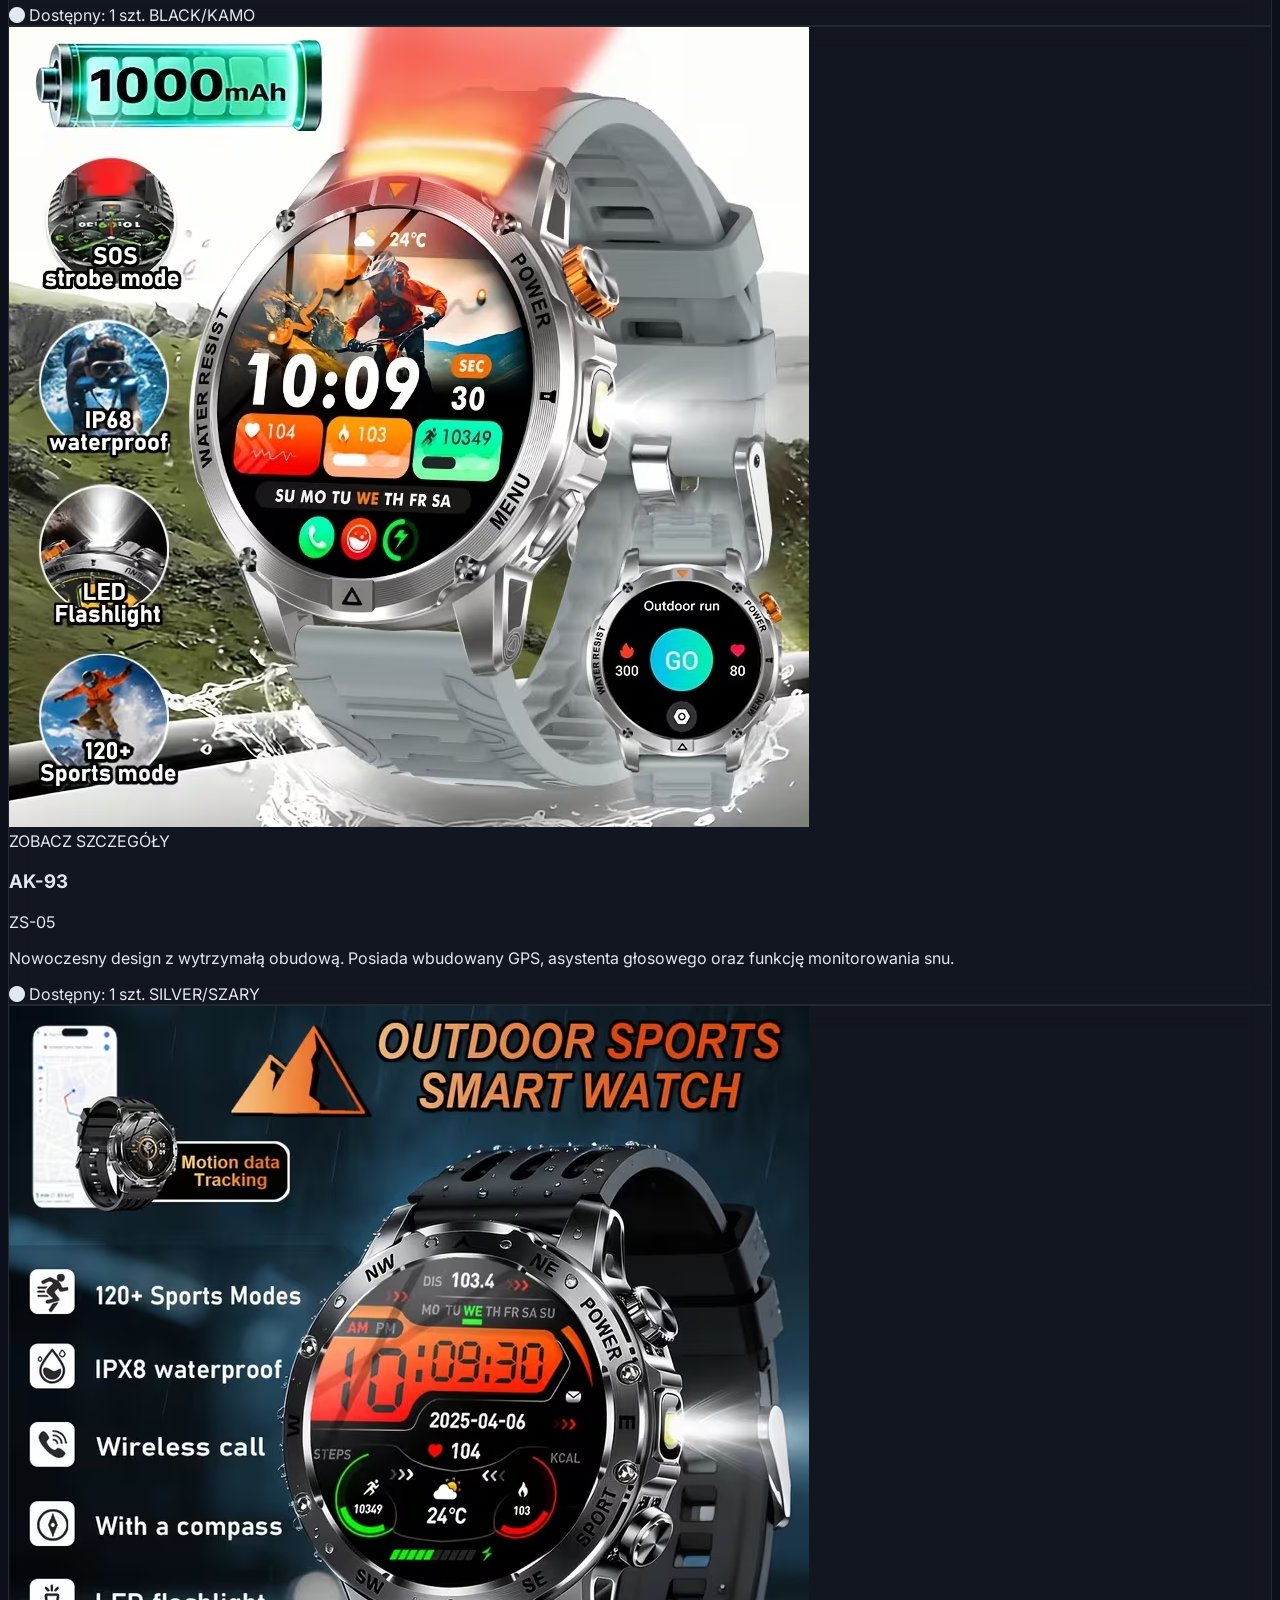
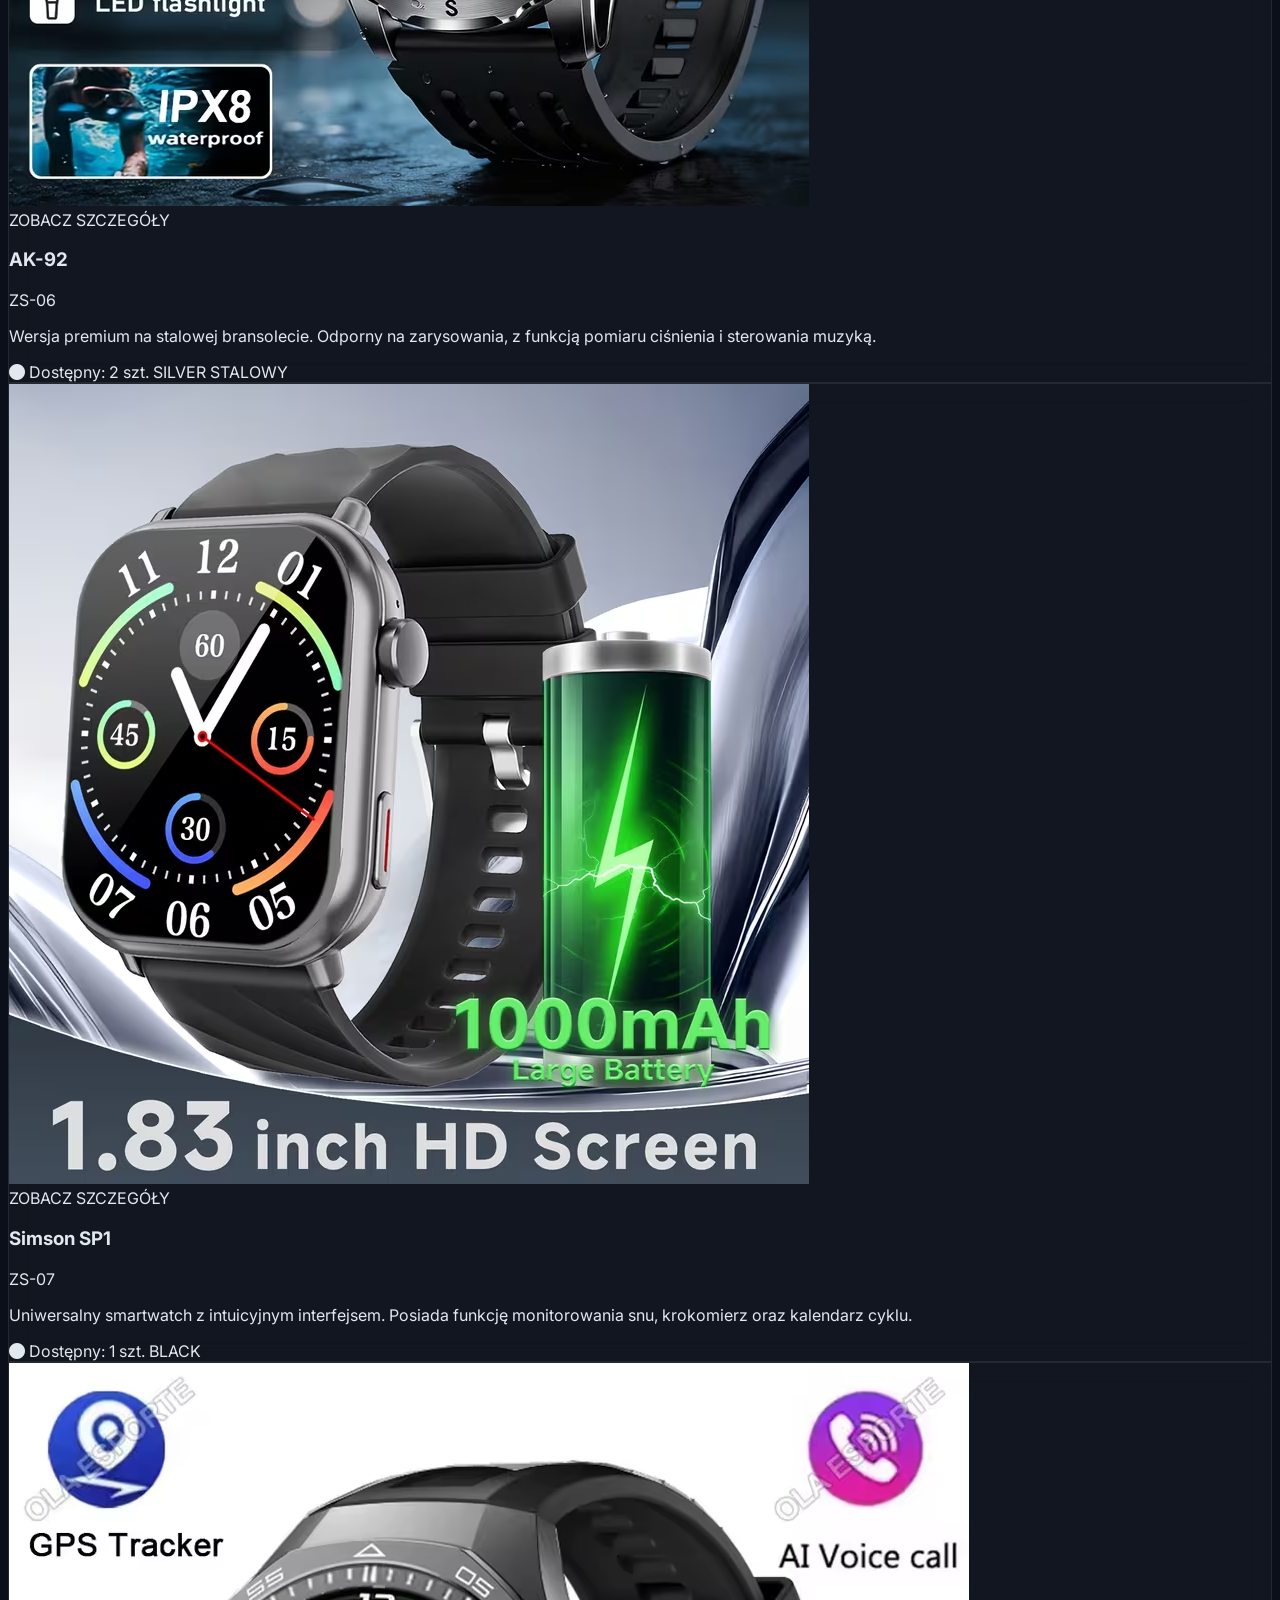
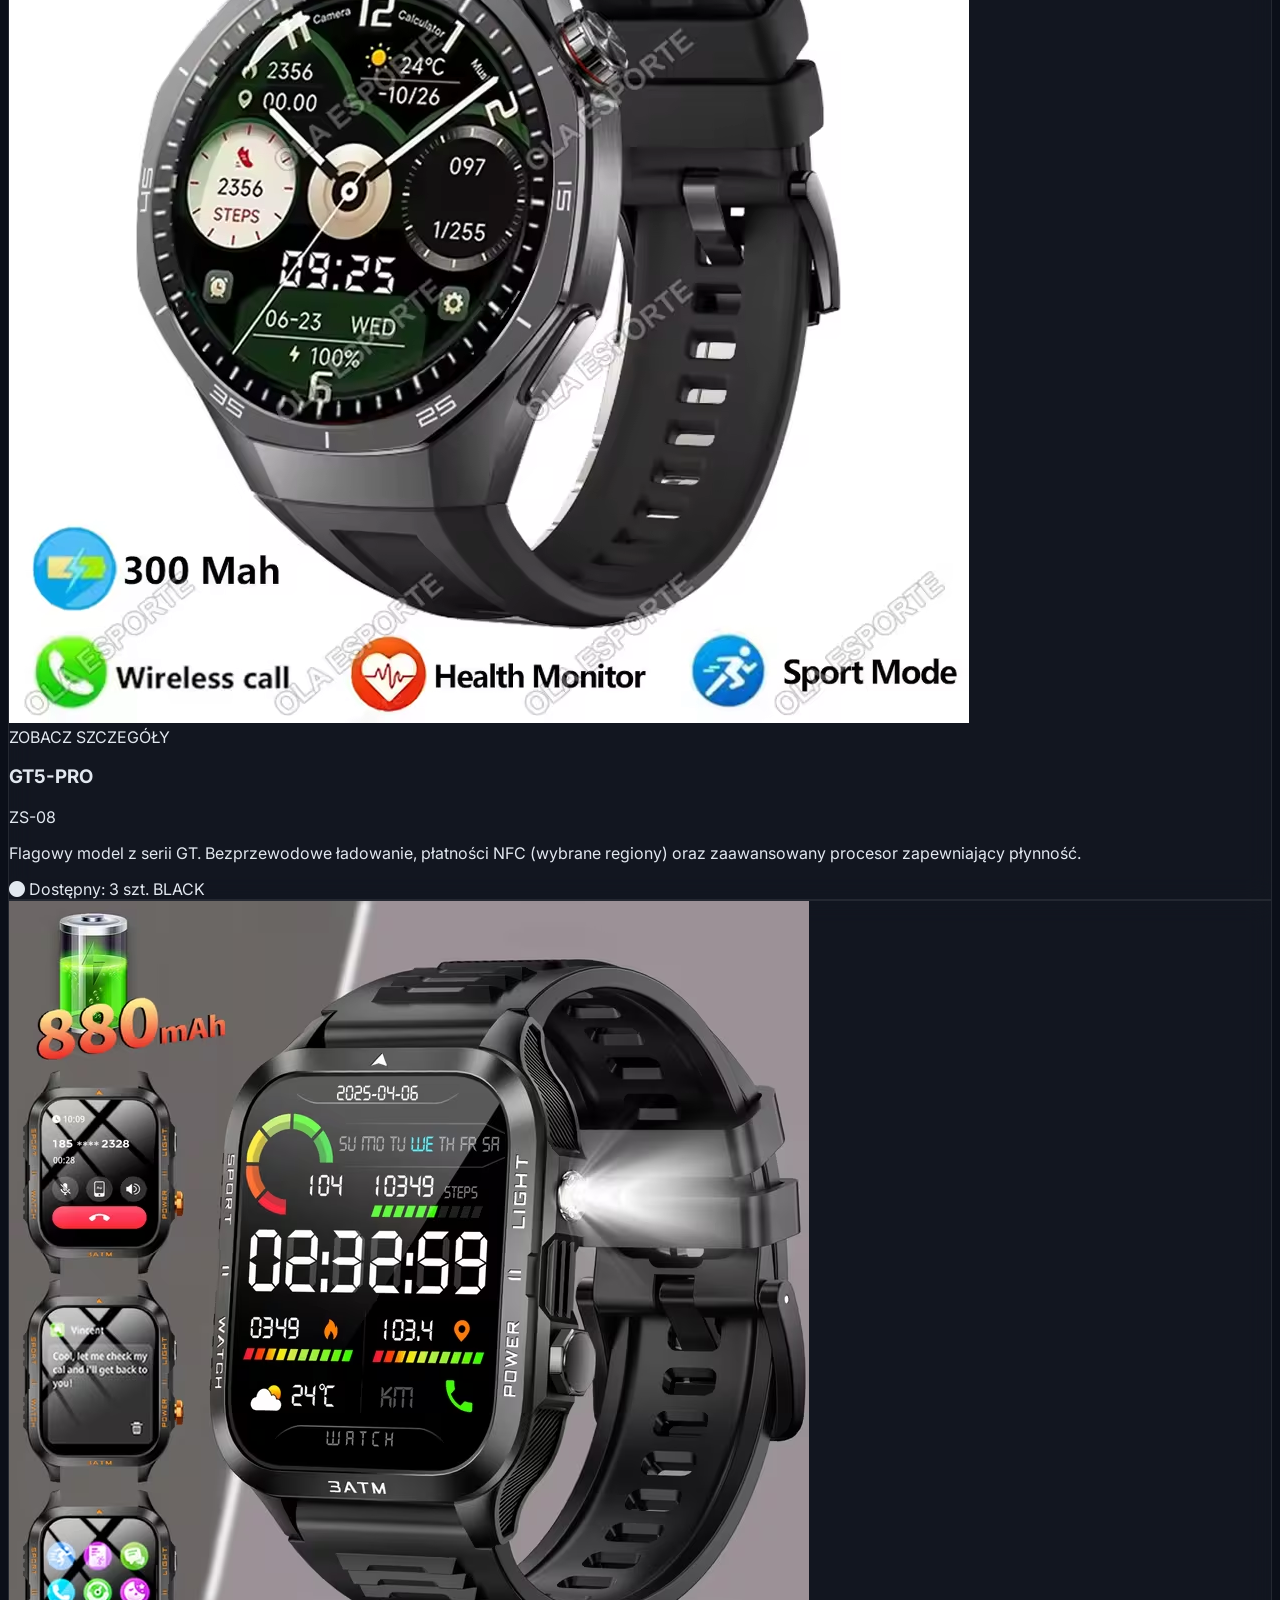
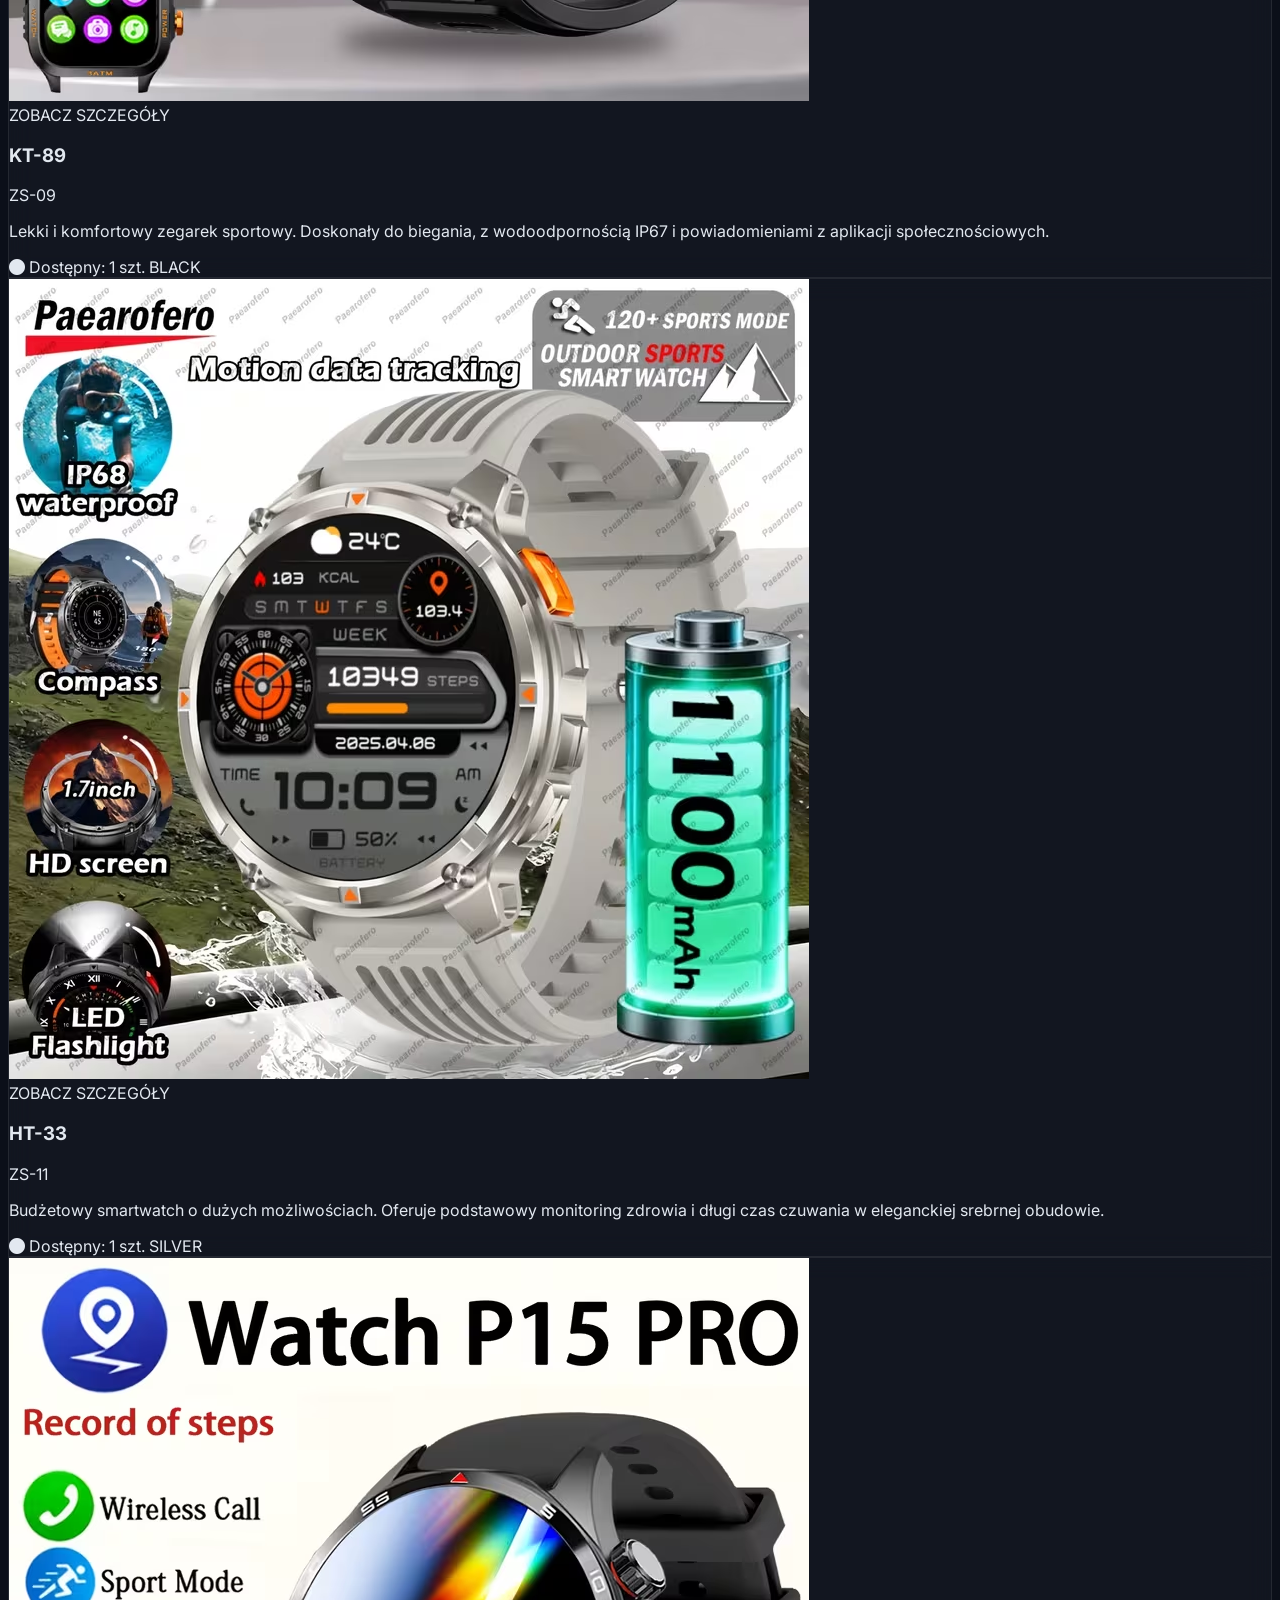
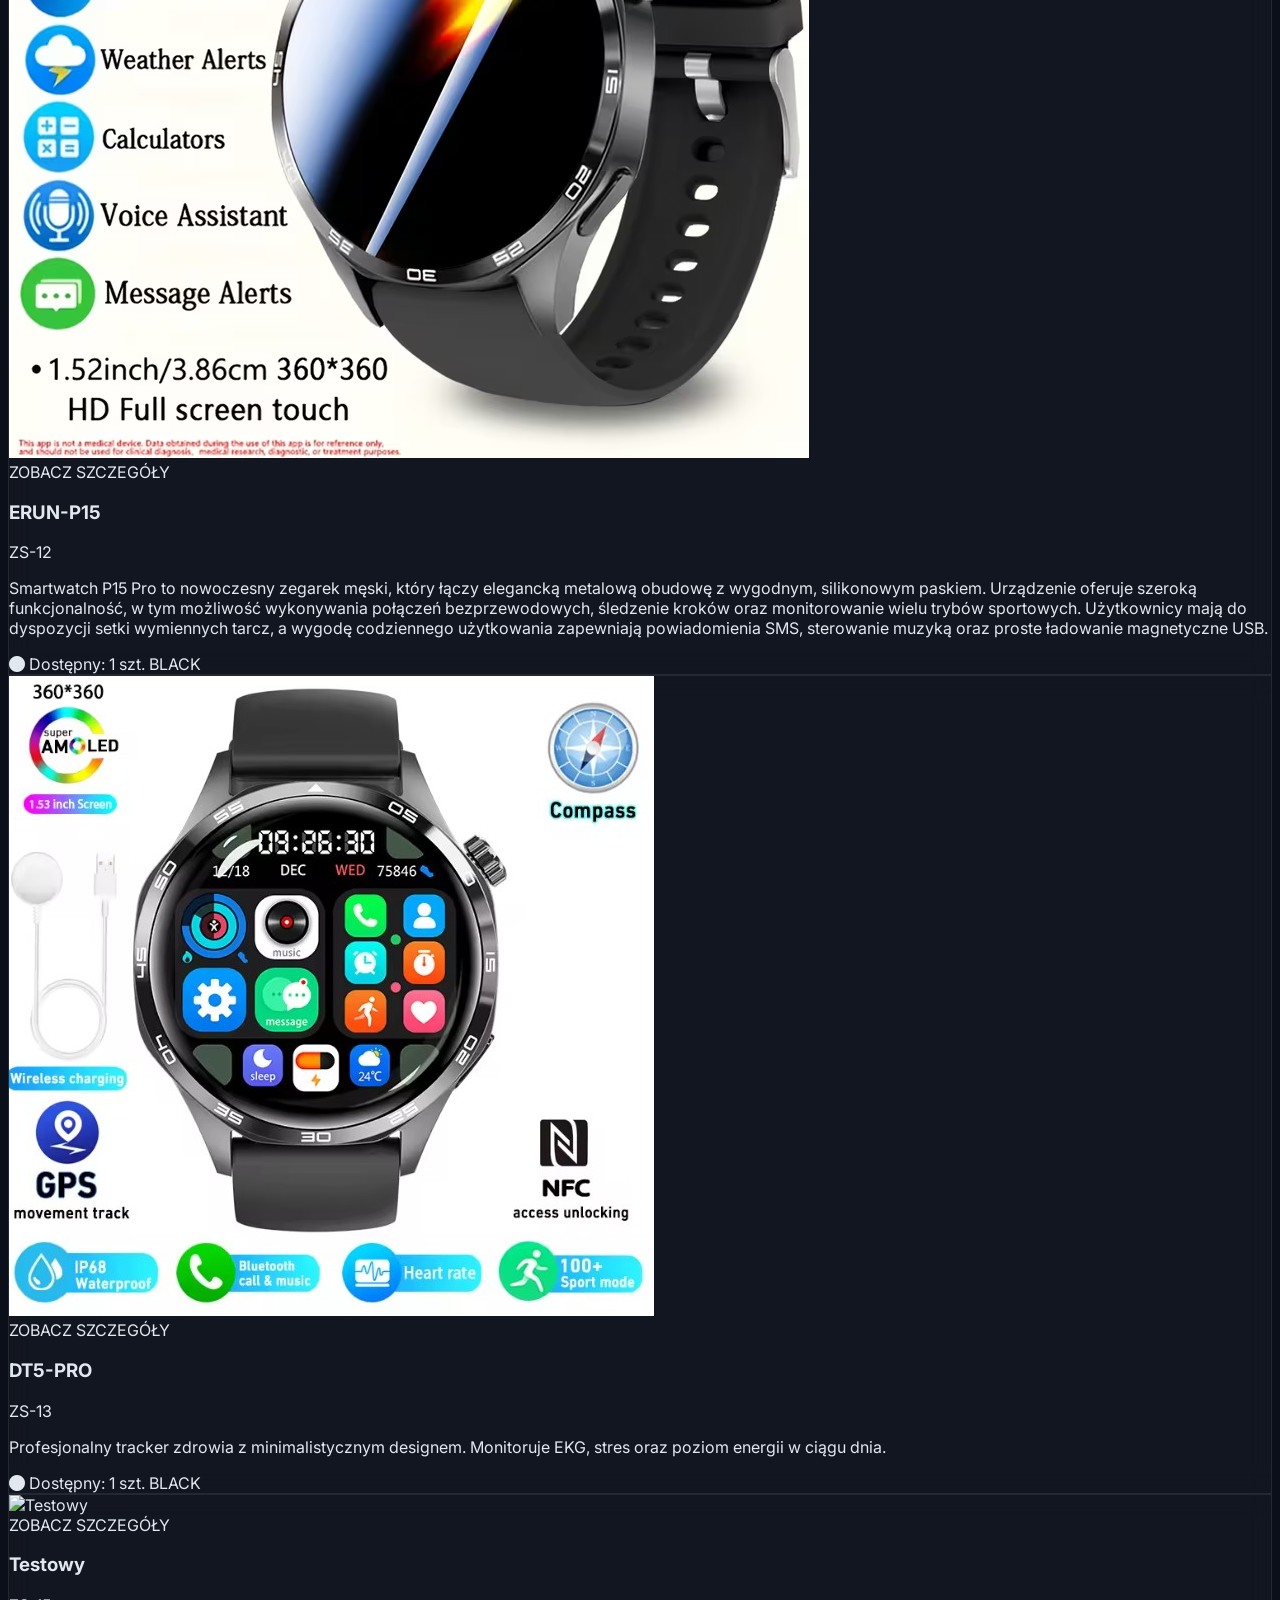
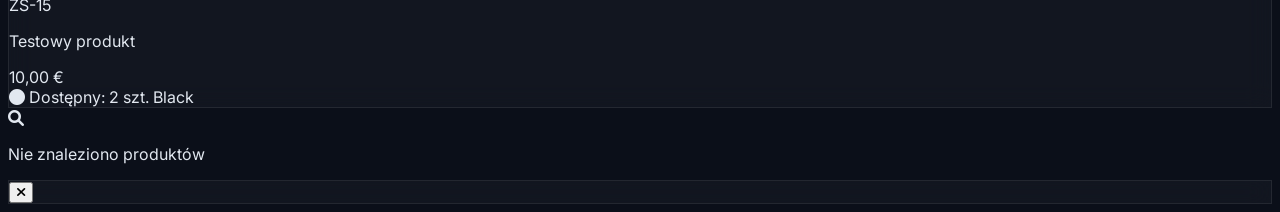
==== commit b5eaad41: "Add custom categories, translated category labels, Uzbek translations - index.html: category names n" ====
--- a/index.html
+++ b/index.html
@@ -214,6 +214,21 @@
             }
         }
 
+        const categoryTranslations = {
+            'zegarki-smartwatch': { pl: 'Zegarki Smartwatch', en: 'Smartwatches', ru: 'Смарт-часы', kk: 'Смарт-сағаттар', uz: 'Aqlli soatlar' },
+            'sluchawki': { pl: 'Słuchawki', en: 'Headphones', ru: 'Наушники', kk: 'Құлақаспаптар', uz: 'Quloqchinlar' },
+            'powerbanki': { pl: 'Powerbanki', en: 'Power Banks', ru: 'Powerbank', kk: 'Powerbank', uz: 'Powerbanklar' },
+            'akcesoria': { pl: 'Akcesoria', en: 'Accessories', ru: 'Аксессуары', kk: 'Аксессуарлар', uz: 'Aksessuarlar' },
+            'inne': { pl: 'Inne', en: 'Other', ru: 'Другое', kk: 'Басқа', uz: 'Boshqalar' }
+        };
+
+        function getCategoryLabel(cat) {
+            if (categoryTranslations[cat] && categoryTranslations[cat][currentLang]) {
+                return categoryTranslations[cat][currentLang];
+            }
+            return cat.replace(/-/g, ' ').replace(/\b\w/g, l => l.toUpperCase());
+        }
+
         function extractCategories() { categories = new Set(products.map(p => p.Kategoria).filter(Boolean)); }
 
         function renderCategories() {
@@ -225,7 +240,7 @@
                 const btn = document.createElement('button');
                 btn.className = 'cat-btn px-4 py-2 rounded-xl text-xs font-semibold border border-white/10 transition hover:bg-white/5 text-slate-400';
                 btn.dataset.cat = cat;
-                btn.textContent = cat.replace(/-/g, ' ').replace(/\b\w/g, l => l.toUpperCase());
+                btn.textContent = getCategoryLabel(cat);
                 btn.onclick = () => filterCategory(cat);
                 container.appendChild(btn);
             });
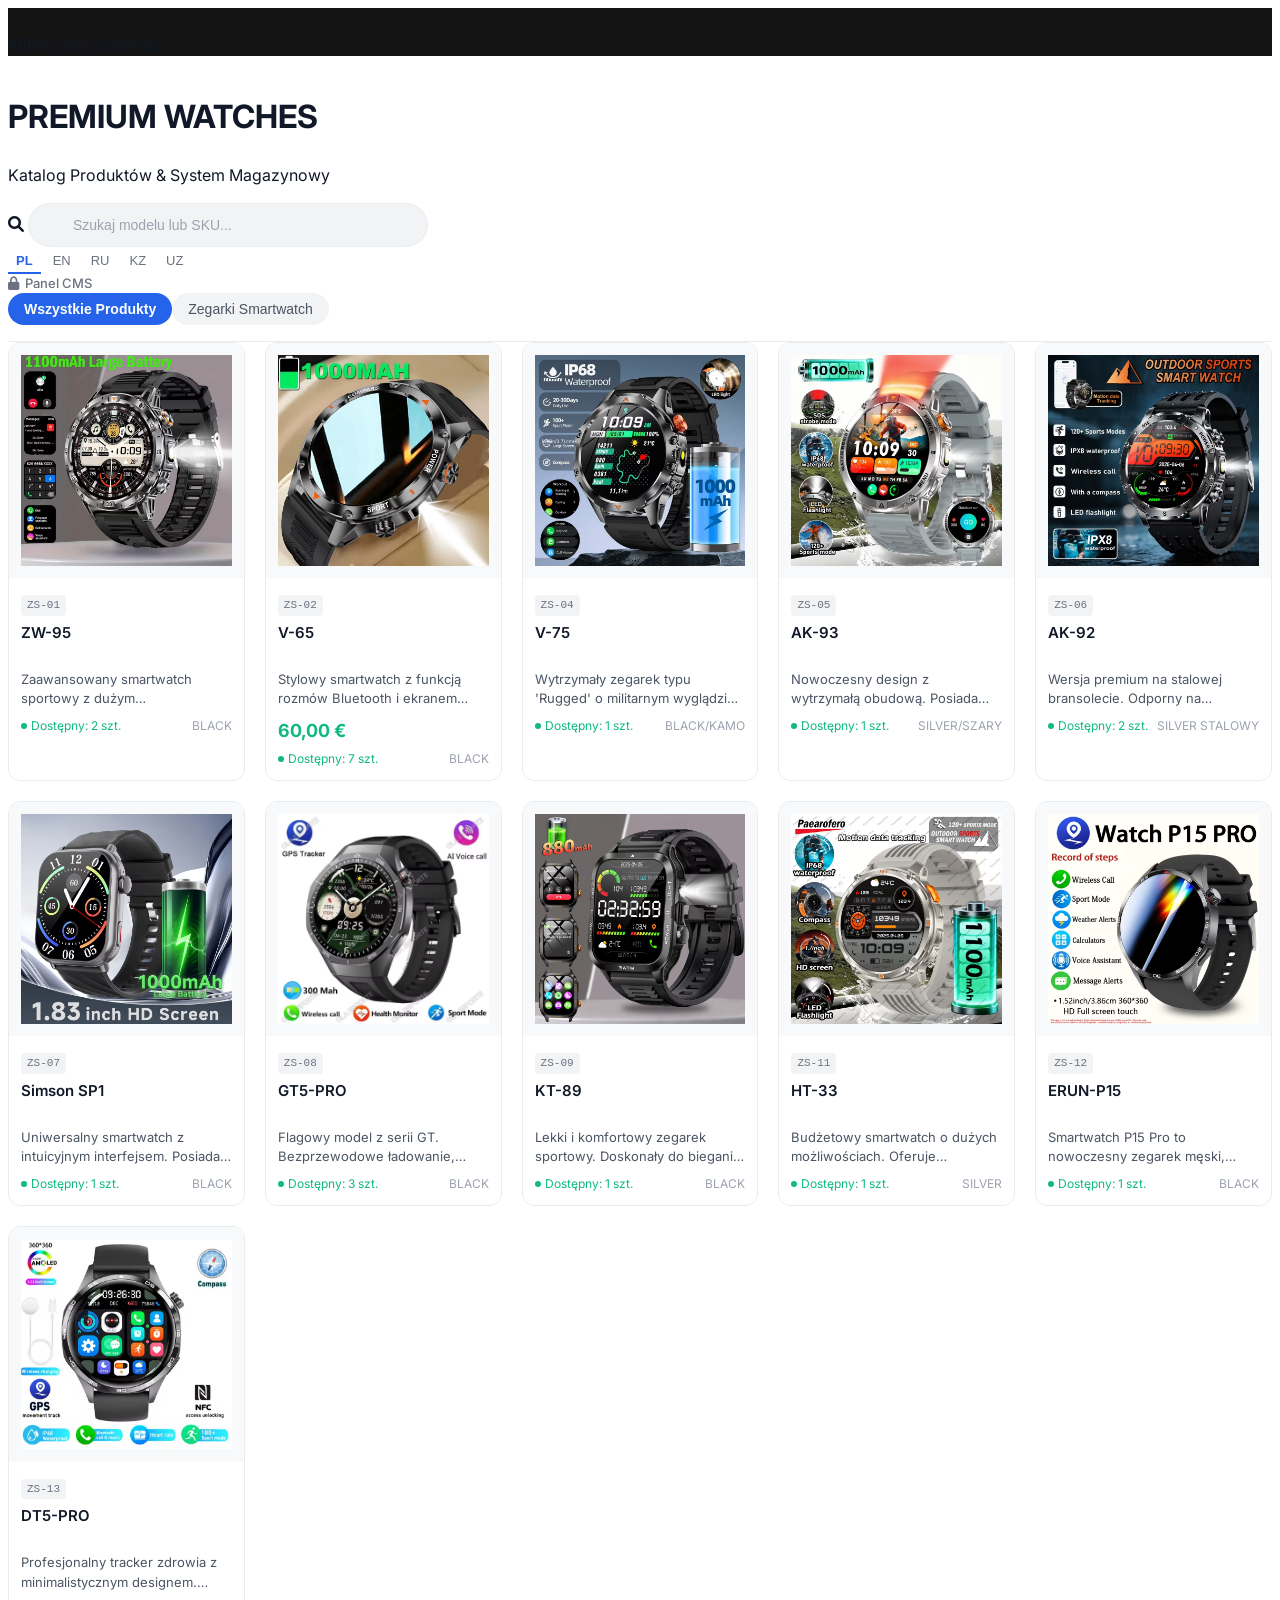
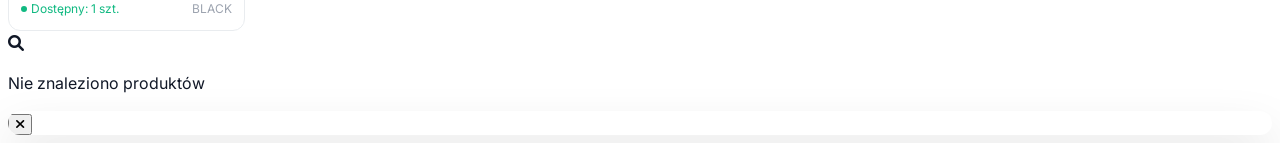
==== commit cc706669: "feat: redesign catalog and admin to light marketplace theme - index.html: white bg, 5-col grid, flat" ====
--- a/index.html
+++ b/index.html
@@ -8,78 +8,405 @@
     <link rel="stylesheet" href="https://cdnjs.cloudflare.com/ajax/libs/font-awesome/6.0.0/css/all.min.css">
     <style>
         @import url('https://fonts.googleapis.com/css2?family=Inter:wght@300;400;500;600;700;800&display=swap');
-        body { background-color: #0b0f19; color: #e2e8f0; font-family: 'Inter', sans-serif; }
-        .glass { background: rgba(255,255,255,0.03); backdrop-filter: blur(12px); border: 1px solid rgba(255,255,255,0.08); }
-        .glass:hover { border-color: rgba(59,130,246,0.4); }
-        #modal { transition: opacity 0.3s ease; }
-        body.modal-active { overflow: hidden; }
-        .carousel-container { position: relative; width: 100%; overflow: hidden; border-radius: 1.5rem; background: rgba(255,255,255,0.03); }
-        #modal-main-img { transition: transform 0.3s ease, opacity 0.2s ease; cursor: zoom-in; }
-        #modal-main-img:active { transform: scale(1.5); cursor: zoom-out; }
-        .nav-btn { position: absolute; top: 50%; transform: translateY(-50%); background: rgba(0,0,0,0.5); color: white; padding: 0.75rem 1rem; border-radius: 50%; cursor: pointer; border: 1px solid rgba(255,255,255,0.1); transition: all 0.2s; z-index: 10; font-size: 1.2rem; }
-        .nav-btn:hover { background: rgba(59, 130, 246, 0.8); }
-        .prev { left: 12px; } .next { right: 12px; }
-        .thumb { border: 2px solid rgba(255,255,255,0.1); }
-        .thumb-active { border-color: #3b82f6 !important; opacity: 1 !important; }
-        #lightbox { transition: opacity 0.3s ease; }
-        ::-webkit-scrollbar { width: 8px; }
-        ::-webkit-scrollbar-track { background: #0b0f19; }
-        ::-webkit-scrollbar-thumb { background: #334155; border-radius: 4px; }
-        @keyframes fadeUp { from { opacity: 0; transform: translateY(20px); } to { opacity: 1; transform: translateY(0); } }
-        .animate-fade-up { animation: fadeUp 0.5s ease forwards; }
-        .cat-active { background: rgba(59,130,246,0.2); border-color: rgba(59,130,246,0.5); color: #60a5fa; }
+        
+        :root {
+            --bg-primary: #ffffff;
+            --bg-secondary: #f8f9fa;
+            --bg-tertiary: #f1f3f5;
+            --border-light: #e9ecef;
+            --border-medium: #dee2e6;
+            --accent-blue: #2563eb;
+            --accent-blue-hover: #1d4ed8;
+            --success-green: #10b981;
+            --danger-red: #ef4444;
+            --text-primary: #111827;
+            --text-secondary: #4b5563;
+            --text-tertiary: #9ca3af;
+        }
+        
+        * { box-sizing: border-box; -webkit-tap-highlight-color: transparent; }
+        
+        body { 
+            background: var(--bg-primary); 
+            color: var(--text-primary); 
+            font-family: 'Inter', -apple-system, BlinkMacSystemFont, 'Segoe UI', Roboto, sans-serif;
+            line-height: 1.5;
+        }
+        
+        /* Header */
+        .site-header {
+            background: var(--bg-primary);
+            border-bottom: 1px solid var(--border-light);
+            padding: 16px 0;
+        }
+        
+        /* Search */
+        .search-bar {
+            background: var(--bg-tertiary);
+            border: 1px solid var(--border-light);
+            border-radius: 9999px;
+            height: 44px;
+            width: 100%;
+            max-width: 400px;
+            padding: 0 16px 0 44px;
+            font-size: 14px;
+            color: var(--text-primary);
+            transition: all 0.2s;
+            outline: none;
+        }
+        .search-bar::placeholder { color: var(--text-tertiary); }
+        .search-bar:focus {
+            border-color: var(--accent-blue);
+            background: var(--bg-primary);
+            box-shadow: 0 0 0 3px rgba(37,99,235,0.1);
+        }
+        
+        /* Lang buttons */
+        .lang-btn {
+            font-size: 13px;
+            font-weight: 500;
+            color: #6b7280;
+            padding: 4px 8px;
+            background: none;
+            border: none;
+            cursor: pointer;
+            transition: all 0.2s;
+            border-bottom: 2px solid transparent;
+        }
+        .lang-btn.active {
+            color: var(--accent-blue);
+            font-weight: 600;
+            border-bottom-color: var(--accent-blue);
+        }
+        
+        /* Category chips */
+        .cat-chip {
+            background: var(--bg-tertiary);
+            color: var(--text-secondary);
+            border: none;
+            border-radius: 9999px;
+            padding: 8px 16px;
+            font-size: 14px;
+            font-weight: 500;
+            cursor: pointer;
+            transition: all 0.2s;
+            white-space: nowrap;
+            flex-shrink: 0;
+        }
+        .cat-chip:hover { background: var(--border-light); }
+        .cat-chip.active {
+            background: var(--accent-blue);
+            color: #ffffff;
+            font-weight: 600;
+        }
+        
+        /* Product Card */
+        .product-card {
+            background: var(--bg-primary);
+            border: 1px solid var(--border-light);
+            border-radius: 12px;
+            overflow: hidden;
+            transition: transform 0.2s ease, box-shadow 0.2s ease;
+            cursor: pointer;
+        }
+        .product-card:hover {
+            transform: translateY(-2px);
+            box-shadow: 0 4px 12px rgba(0,0,0,0.08);
+        }
+        .product-card .img-wrap {
+            aspect-ratio: 1;
+            background: var(--bg-secondary);
+            display: flex;
+            align-items: center;
+            justify-content: center;
+            padding: 12px;
+            position: relative;
+        }
+        .product-card .img-wrap img {
+            max-width: 100%;
+            max-height: 100%;
+            object-fit: contain;
+            transition: opacity 0.2s;
+        }
+        .product-card .info { padding: 12px; }
+        .product-card .name {
+            font-size: 15px;
+            font-weight: 600;
+            color: var(--text-primary);
+            line-height: 1.4;
+            display: -webkit-box;
+            -webkit-line-clamp: 2;
+            -webkit-box-orient: vertical;
+            overflow: hidden;
+            margin-bottom: 6px;
+            min-height: 42px;
+        }
+        .product-card .desc {
+            font-size: 13px;
+            color: var(--text-secondary);
+            line-height: 1.5;
+            display: -webkit-box;
+            -webkit-line-clamp: 2;
+            -webkit-box-orient: vertical;
+            overflow: hidden;
+            margin-bottom: 8px;
+            min-height: 39px;
+        }
+        .product-card .price {
+            font-size: 18px;
+            font-weight: 700;
+            color: var(--success-green);
+            margin-bottom: 6px;
+        }
+        .product-card .meta-row {
+            display: flex;
+            justify-content: space-between;
+            align-items: center;
+            font-size: 12px;
+        }
+        .product-card .stock {
+            display: flex;
+            align-items: center;
+            gap: 4px;
+        }
+        .product-card .stock .dot {
+            width: 6px;
+            height: 6px;
+            border-radius: 50%;
+        }
+        .product-card .stock.in { color: var(--success-green); }
+        .product-card .stock.in .dot { background: var(--success-green); }
+        .product-card .stock.out { color: var(--danger-red); }
+        .product-card .stock.out .dot { background: var(--danger-red); }
+        .product-card .color { color: var(--text-tertiary); }
+        .product-card .sku-badge {
+            font-family: ui-monospace, SFMono-Regular, Menlo, monospace;
+            font-size: 11px;
+            color: #6b7280;
+            background: var(--bg-tertiary);
+            padding: 2px 6px;
+            border-radius: 4px;
+            display: inline-block;
+            margin-bottom: 6px;
+        }
+        
+        /* Modal */
+        #modal {
+            transition: opacity 0.25s ease;
+        }
+        #modal .modal-backdrop {
+            background: rgba(0,0,0,0.6);
+            backdrop-filter: blur(4px);
+        }
+        #modal .modal-panel {
+            background: var(--bg-primary);
+            border-radius: 16px;
+            max-height: 90vh;
+            overflow-y: auto;
+            box-shadow: 0 25px 50px rgba(0,0,0,0.15);
+        }
+        @media (max-width: 767px) {
+            #modal .modal-panel {
+                border-radius: 16px 16px 0 0;
+                max-height: 92vh;
+                position: fixed;
+                bottom: 0;
+                left: 0;
+                right: 0;
+            }
+        }
+        
+        .modal-img-area {
+            background: var(--bg-secondary);
+            aspect-ratio: 1;
+            display: flex;
+            align-items: center;
+            justify-content: center;
+            padding: 20px;
+            position: relative;
+        }
+        .modal-img-area img {
+            max-width: 100%;
+            max-height: 100%;
+            object-fit: contain;
+        }
+        .nav-arrow {
+            position: absolute;
+            top: 50%;
+            transform: translateY(-50%);
+            width: 40px;
+            height: 40px;
+            background: rgba(255,255,255,0.9);
+            border: 1px solid var(--border-light);
+            border-radius: 50%;
+            display: flex;
+            align-items: center;
+            justify-content: center;
+            cursor: pointer;
+            color: var(--text-primary);
+            font-size: 14px;
+            z-index: 10;
+        }
+        .nav-arrow.prev { left: 12px; }
+        .nav-arrow.next { right: 12px; }
+        
+        .thumb-row {
+            display: flex;
+            gap: 8px;
+            padding: 12px 16px;
+            overflow-x: auto;
+        }
+        .thumb-row img {
+            width: 64px;
+            height: 64px;
+            border-radius: 8px;
+            object-fit: cover;
+            cursor: pointer;
+            border: 2px solid transparent;
+            opacity: 0.6;
+            transition: all 0.2s;
+        }
+        .thumb-row img.active {
+            border-color: var(--accent-blue);
+            opacity: 1;
+        }
+        
+        .sku-pill {
+            display: inline-block;
+            background: #eff6ff;
+            color: var(--accent-blue);
+            font-size: 12px;
+            font-weight: 600;
+            padding: 4px 10px;
+            border-radius: 9999px;
+            font-family: ui-monospace, SFMono-Regular, Menlo, monospace;
+        }
+        
+        .availability-box {
+            border-radius: 12px;
+            padding: 12px 16px;
+            display: flex;
+            justify-content: space-between;
+            align-items: center;
+        }
+        .availability-box.in {
+            background: #ecfdf5;
+            color: #059669;
+        }
+        .availability-box.out {
+            background: #fef2f2;
+            color: #dc2626;
+        }
+        
+        /* Lightbox */
+        #lightbox {
+            background: rgba(0,0,0,0.92);
+            transition: opacity 0.3s ease;
+        }
+        
+        /* Animations */
+        @keyframes fadeUp {
+            from { opacity: 0; transform: translateY(12px); }
+            to { opacity: 1; transform: translateY(0); }
+        }
+        .animate-fade-up {
+            animation: fadeUp 0.3s ease-out forwards;
+        }
+        
+        /* Scrollbar */
+        ::-webkit-scrollbar { width: 6px; }
+        ::-webkit-scrollbar-track { background: transparent; }
+        ::-webkit-scrollbar-thumb { background: #d1d5db; border-radius: 3px; }
+        
+        /* Admin link */
+        .admin-link {
+            color: #6b7280;
+            font-size: 13px;
+            font-weight: 500;
+            text-decoration: none;
+            display: flex;
+            align-items: center;
+            gap: 6px;
+            transition: color 0.2s;
+        }
+        .admin-link:hover { color: var(--accent-blue); }
+        
+        /* Responsive grid */
+        .product-grid {
+            display: grid;
+            gap: 12px;
+            grid-template-columns: repeat(2, 1fr);
+        }
+        @media (min-width: 480px) {
+            .product-grid { gap: 16px; }
+        }
+        @media (min-width: 768px) {
+            .product-grid { grid-template-columns: repeat(3, 1fr); gap: 16px; }
+        }
+        @media (min-width: 1024px) {
+            .product-grid { grid-template-columns: repeat(4, 1fr); gap: 20px; }
+        }
+        @media (min-width: 1280px) {
+            .product-grid { grid-template-columns: repeat(5, 1fr); }
+        }
     </style>
-<base target="_blank">
 </head>
 <body class="min-h-screen">
 
-    <div id="lightbox" class="fixed inset-0 bg-black/95 z-[200] hidden flex-col items-center justify-center p-4 cursor-pointer" onclick="closeLightbox()">
-        <img id="lightbox-img" src="" class="max-w-full max-h-[90vh] object-contain shadow-2xl">
-        <div class="mt-4 text-white/50 text-sm font-light tracking-widest uppercase" id="lightboxHint">Kliknij, aby zamknąć</div>
+    <!-- Lightbox -->
+    <div id="lightbox" class="fixed inset-0 z-[200] hidden flex-col items-center justify-center p-4 cursor-pointer" onclick="closeLightbox()">
+        <img id="lightbox-img" src="" class="max-w-[90vw] max-h-[90vh] object-contain">
+        <div class="mt-4 text-sm text-gray-400" id="lightboxHint">Kliknij, aby zamknąć</div>
     </div>
 
-    <header class="max-w-7xl mx-auto px-6 pt-8 pb-6">
-        <div class="flex flex-col lg:flex-row justify-between items-start lg:items-center gap-6 mb-8">
-            <div>
-                <h1 class="text-4xl lg:text-5xl font-extrabold bg-gradient-to-r from-blue-400 via-cyan-400 to-emerald-400 bg-clip-text text-transparent tracking-tight">PREMIUM WATCHES</h1>
-                <p class="text-slate-500 mt-2 text-sm tracking-wide" data-i18n="subtitle">Katalog Produktów & System Magazynowy</p>
+    <!-- Header -->
+    <header class="site-header">
+        <div class="max-w-7xl mx-auto px-4 sm:px-6 lg:px-8">
+            <div class="flex flex-col lg:flex-row lg:items-center lg:justify-between gap-4">
+                <div>
+                    <h1 class="text-[28px] font-extrabold text-gray-900 tracking-tight leading-tight">PREMIUM WATCHES</h1>
+                    <p class="text-sm text-gray-400 mt-1" data-i18n="subtitle">Katalog Produktów & System Magazynowy</p>
+                </div>
+                <div class="flex flex-wrap items-center gap-4">
+                    <div class="relative flex-1 lg:flex-none">
+                        <i class="fas fa-search absolute left-4 top-1/2 -translate-y-1/2 text-gray-400 text-sm"></i>
+                        <input type="text" id="searchInput" data-i18n-placeholder="searchPlaceholder" placeholder="Szukaj modelu lub SKU..." 
+                               class="search-bar" oninput="handleSearch()">
+                    </div>
+                    <div class="flex gap-1">
+                        <button onclick="setLang('pl')" class="lang-btn active" data-lang="pl">PL</button>
+                        <button onclick="setLang('en')" class="lang-btn" data-lang="en">EN</button>
+                        <button onclick="setLang('ru')" class="lang-btn" data-lang="ru">RU</button>
+                        <button onclick="setLang('kk')" class="lang-btn" data-lang="kk">KZ</button>
+                        <button onclick="setLang('uz')" class="lang-btn" data-lang="uz">UZ</button>
+                    </div>
+                    <a href="admin/" class="admin-link">
+                        <i class="fas fa-lock text-xs"></i> <span data-i18n="admin">Panel CMS</span>
+                    </a>
+                </div>
             </div>
-            <div class="flex flex-wrap items-center gap-3">
-                <div class="relative">
-                    <i class="fas fa-search absolute left-3 top-1/2 -translate-y-1/2 text-slate-500 text-sm"></i>
-                    <input type="text" id="searchInput" data-i18n-placeholder="searchPlaceholder" placeholder="Szukaj modelu lub SKU..." 
-                           class="glass rounded-xl pl-9 pr-4 py-2.5 text-sm text-white placeholder-slate-500 outline-none focus:border-blue-500/50 w-64 transition-all" oninput="handleSearch()">
-                </div>
-                <div class="flex gap-1 bg-white/5 p-1 rounded-xl border border-white/10">
-                    <button onclick="setLang('pl')" class="lang-btn px-3 py-1.5 rounded-lg text-xs font-semibold transition hover:bg-white/10" data-lang="pl">PL</button>
-                    <button onclick="setLang('en')" class="lang-btn px-3 py-1.5 rounded-lg text-xs font-semibold transition hover:bg-white/10" data-lang="en">EN</button>
-                    <button onclick="setLang('ru')" class="lang-btn px-3 py-1.5 rounded-lg text-xs font-semibold transition hover:bg-white/10" data-lang="ru">RU</button>
-                    <button onclick="setLang('kk')" class="lang-btn px-3 py-1.5 rounded-lg text-xs font-semibold transition hover:bg-white/10" data-lang="kk">KZ</button>
-                    <button onclick="setLang('uz')" class="lang-btn px-3 py-1.5 rounded-lg text-xs font-semibold transition hover:bg-white/10" data-lang="uz">UZ</button>
-                </div>
-                <a href="admin/" class="glass px-4 py-2.5 rounded-xl text-xs font-semibold text-slate-400 hover:text-white hover:border-blue-500/30 transition flex items-center gap-2">
-                    <i class="fas fa-lock"></i> <span data-i18n="admin">Panel CMS</span>
-                </a>
+            <div id="categoryFilters" class="flex flex-wrap gap-2 mt-4 overflow-x-auto pb-1">
+                <button onclick="filterCategory('all')" class="cat-chip active" data-cat="all" data-i18n="allProducts">Wszystkie Produkty</button>
             </div>
         </div>
-        <div id="categoryFilters" class="flex flex-wrap gap-2 mb-2">
-            <button onclick="filterCategory('all')" class="cat-btn cat-active px-4 py-2 rounded-xl text-xs font-semibold border border-white/10 transition hover:bg-white/5" data-cat="all" data-i18n="allProducts">Wszystkie Produkty</button>
-        </div>
     </header>
 
-    <main class="max-w-7xl mx-auto px-6 pb-20">
-        <div id="katalog" class="grid grid-cols-1 md:grid-cols-2 lg:grid-cols-3 xl:grid-cols-4 gap-6"></div>
-        <div id="noResults" class="hidden text-center py-20 text-slate-500">
-            <i class="fas fa-search text-4xl mb-4 opacity-30"></i>
-            <p class="text-lg" data-i18n="noResults">Nie znaleziono produktów</p>
+    <main class="max-w-7xl mx-auto px-4 sm:px-6 lg:px-8 py-6 pb-20">
+        <div id="katalog" class="product-grid"></div>
+        <div id="noResults" class="hidden text-center py-20">
+            <i class="fas fa-search text-4xl mb-4 text-gray-300"></i>
+            <p class="text-lg text-gray-500" data-i18n="noResults">Nie znaleziono produktów</p>
         </div>
     </main>
 
-    <div id="modal" class="opacity-0 pointer-events-none fixed inset-0 flex items-center justify-center p-4 z-[100]">
-        <div class="absolute inset-0 bg-black/90 backdrop-blur-md" onclick="closeModal()"></div>
-        <div class="glass w-full max-w-5xl rounded-[2rem] relative overflow-hidden max-h-[95vh] overflow-y-auto shadow-2xl shadow-blue-900/20">
-            <button onclick="closeModal()" class="absolute top-5 right-5 z-[110] text-slate-400 hover:text-white text-2xl w-10 h-10 flex items-center justify-center rounded-full hover:bg-white/10 transition"><i class="fas fa-times"></i></button>
-            <div id="modal-content" class="p-6 md:p-10"></div>
+    <!-- Modal -->
+    <div id="modal" class="opacity-0 pointer-events-none fixed inset-0 z-[100] flex items-end sm:items-center justify-center p-0 sm:p-4">
+        <div class="modal-backdrop absolute inset-0" onclick="closeModal()"></div>
+        <div class="modal-panel w-full sm:w-full sm:max-w-[900px] relative">
+            <button onclick="closeModal()" class="absolute top-4 right-4 z-[110] w-11 h-11 flex items-center justify-center rounded-full bg-white/90 border border-gray-200 text-gray-500 hover:text-gray-900 transition text-lg" aria-label="Close">
+                <i class="fas fa-times"></i>
+            </button>
+            <div id="modal-content"></div>
         </div>
     </div>
 
@@ -182,6 +509,14 @@
             }
         };
 
+        const categoryTranslations = {
+            'zegarki-smartwatch': { pl: 'Zegarki Smartwatch', en: 'Smartwatches', ru: 'Смарт-часы', kk: 'Смарт-сағаттар', uz: 'Aqlli soatlar' },
+            'sluchawki': { pl: 'Słuchawki', en: 'Headphones', ru: 'Наушники', kk: 'Құлақаспаптар', uz: 'Quloqchinlar' },
+            'powerbanki': { pl: 'Powerbanki', en: 'Power Banks', ru: 'Powerbank', kk: 'Powerbank', uz: 'Powerbanklar' },
+            'akcesoria': { pl: 'Akcesoria', en: 'Accessories', ru: 'Аксессуары', kk: 'Аксессуарлар', uz: 'Aksessuarlar' },
+            'inne': { pl: 'Inne', en: 'Other', ru: 'Другое', kk: 'Басқа', uz: 'Boshqalar' }
+        };
+
         let currentLang = 'pl';
         let products = [];
         let filteredProducts = [];
@@ -195,13 +530,17 @@
             return str;
         }
 
+        function getCategoryLabel(cat) {
+            if (categoryTranslations[cat] && categoryTranslations[cat][currentLang]) {
+                return categoryTranslations[cat][currentLang];
+            }
+            return cat.replace(/-/g, ' ').replace(/\b\w/g, l => l.toUpperCase());
+        }
+
         async function loadData() {
             try {
-                // Cache-bust to always get fresh data from server
                 const res = await fetch('csvjson.json?_=' + Date.now(), { cache: 'no-store' });
-                if (!res.ok) throw new Error('HTTP ' + res.status);
                 const data = await res.json();
-                // Support both old flat array and new wrapped format
                 products = Array.isArray(data) ? data : (data.products || []);
                 filteredProducts = [...products];
                 extractCategories();
@@ -210,23 +549,8 @@
                 updateLangUI();
             } catch (e) { 
                 console.error("Błąd ładowania JSON:", e);
-                document.getElementById('katalog').innerHTML = '<div class="text-center py-20 text-red-400">Błąd ładowania produktów.</div>';
-            }
-        }
-
-        const categoryTranslations = {
-            'zegarki-smartwatch': { pl: 'Zegarki Smartwatch', en: 'Smartwatches', ru: 'Смарт-часы', kk: 'Смарт-сағаттар', uz: 'Aqlli soatlar' },
-            'sluchawki': { pl: 'Słuchawki', en: 'Headphones', ru: 'Наушники', kk: 'Құлақаспаптар', uz: 'Quloqchinlar' },
-            'powerbanki': { pl: 'Powerbanki', en: 'Power Banks', ru: 'Powerbank', kk: 'Powerbank', uz: 'Powerbanklar' },
-            'akcesoria': { pl: 'Akcesoria', en: 'Accessories', ru: 'Аксессуары', kk: 'Аксессуарлар', uz: 'Aksessuarlar' },
-            'inne': { pl: 'Inne', en: 'Other', ru: 'Другое', kk: 'Басқа', uz: 'Boshqalar' }
-        };
-
-        function getCategoryLabel(cat) {
-            if (categoryTranslations[cat] && categoryTranslations[cat][currentLang]) {
-                return categoryTranslations[cat][currentLang];
-            }
-            return cat.replace(/-/g, ' ').replace(/\b\w/g, l => l.toUpperCase());
+                document.getElementById('katalog').innerHTML = '<div class="text-center py-20 text-red-500">Błąd ładowania produktów.</div>';
+            }
         }
 
         function extractCategories() { categories = new Set(products.map(p => p.Kategoria).filter(Boolean)); }
@@ -238,7 +562,7 @@
             container.appendChild(allBtn);
             categories.forEach(cat => {
                 const btn = document.createElement('button');
-                btn.className = 'cat-btn px-4 py-2 rounded-xl text-xs font-semibold border border-white/10 transition hover:bg-white/5 text-slate-400';
+                btn.className = 'cat-chip';
                 btn.dataset.cat = cat;
                 btn.textContent = getCategoryLabel(cat);
                 btn.onclick = () => filterCategory(cat);
@@ -251,17 +575,12 @@
             updateLangUI();
             render();
             updateLangButtons();
+            renderCategories();
         }
 
         function updateLangButtons() {
             document.querySelectorAll('.lang-btn').forEach(btn => {
-                if (btn.dataset.lang === currentLang) {
-                    btn.classList.add('bg-blue-500/20', 'text-blue-400');
-                    btn.classList.remove('text-slate-400');
-                } else {
-                    btn.classList.remove('bg-blue-500/20', 'text-blue-400');
-                    btn.classList.add('text-slate-400');
-                }
+                btn.classList.toggle('active', btn.dataset.lang === currentLang);
             });
         }
 
@@ -278,9 +597,8 @@
         }
 
         function filterCategory(cat) {
-            document.querySelectorAll('.cat-btn').forEach(btn => {
-                if (btn.dataset.cat === cat) { btn.classList.add('cat-active'); btn.classList.remove('text-slate-400'); }
-                else { btn.classList.remove('cat-active'); btn.classList.add('text-slate-400'); }
+            document.querySelectorAll('.cat-chip').forEach(btn => {
+                btn.classList.toggle('active', btn.dataset.cat === cat);
             });
             if (cat === 'all') filteredProducts = [...products];
             else filteredProducts = products.filter(p => p.Kategoria === cat);
@@ -291,7 +609,7 @@
             const query = document.getElementById('searchInput').value.toLowerCase().trim();
             let display = skipFilter ? [...filteredProducts] : [...products];
             if (!skipFilter) {
-                const activeCat = document.querySelector('.cat-active');
+                const activeCat = document.querySelector('.cat-chip.active');
                 const cat = activeCat ? activeCat.dataset.cat : 'all';
                 if (cat !== 'all') display = display.filter(p => p.Kategoria === cat);
             }
@@ -331,31 +649,29 @@
                 const mainImg = photos.length > 0 ? getImagePath(photos[0], 'thumb') : 'https://via.placeholder.com/400?text=Brak+Zdjecia';
                 const fallbackImg = photos.length > 0 ? `images/watches/${photos[0]}` : 'https://via.placeholder.com/400?text=Brak+Zdjecia';
                 const priceStr = p.Cena ? formatPrice(p.Cena) : '';
-                const delay = idx * 50;
+                const delay = idx * 40;
+                const stockClass = p.Ilosc > 0 ? 'in' : 'out';
+                const stockText = p.Ilosc > 0 ? t('inStock', {n: p.Ilosc}) : t('outOfStock');
 
                 container.innerHTML += `
                     <div onclick="openModal('${p.SKU}')" 
-                         class="glass rounded-[1.5rem] p-5 cursor-pointer hover:scale-[1.02] transition-all duration-300 border-white/5 hover:border-blue-500/40 flex flex-col h-full group animate-fade-up"
+                         class="product-card animate-fade-up"
                          style="animation-delay: ${delay}ms">
-                        <div class="aspect-square bg-slate-900/50 rounded-2xl mb-5 flex items-center justify-center overflow-hidden relative">
-                            <img src="${mainImg}" onerror="this.onerror=null;this.src='${fallbackImg}'" loading="lazy" alt="${p.Model}" 
-                                 class="max-h-full max-w-full object-contain p-4 transition-transform duration-500 group-hover:scale-110">
-                            <div class="absolute inset-0 bg-blue-500/10 opacity-0 group-hover:opacity-100 transition-opacity flex items-center justify-center">
-                                <span class="bg-white text-black px-4 py-2 rounded-full text-xs font-bold uppercase tracking-wider shadow-lg">${t('viewDetails')}</span>
+                        <div class="img-wrap">
+                            <img src="${mainImg}" onerror="this.onerror=null;this.src='${fallbackImg}'" loading="lazy" alt="${p.Model}">
+                        </div>
+                        <div class="info">
+                            <span class="sku-badge">${p.SKU}</span>
+                            <div class="name">${p.Model}</div>
+                            <div class="desc">${p.Opis && p.Opis[currentLang] ? p.Opis[currentLang] : ''}</div>
+                            ${priceStr ? `<div class="price">${priceStr}</div>` : ''}
+                            <div class="meta-row">
+                                <span class="stock ${stockClass}">
+                                    <span class="dot"></span>
+                                    ${stockText}
+                                </span>
+                                <span class="color">${p.Kolor || ''}</span>
                             </div>
-                        </div>
-                        <div class="flex justify-between items-start mb-2">
-                            <h3 class="text-lg font-bold text-white">${p.Model}</h3>
-                            <span class="text-slate-500 font-mono text-xs bg-white/5 px-2 py-1 rounded-md">${p.SKU}</span>
-                        </div>
-                        <p class="text-slate-500 text-sm line-clamp-2 mb-3 flex-grow">${p.Opis && p.Opis[currentLang] ? p.Opis[currentLang] : t('noResults')}</p>
-                        ${priceStr ? `<div class="text-emerald-400 font-bold text-sm mb-2">${priceStr}</div>` : ''}
-                        <div class="flex justify-between items-center text-xs font-medium uppercase tracking-wider mt-auto pt-4 border-t border-white/5">
-                            <span class="${p.Ilosc > 0 ? 'text-emerald-400' : 'text-red-400'} flex items-center gap-1.5">
-                                <i class="fas fa-circle text-[6px]"></i>
-                                ${p.Ilosc > 0 ? t('inStock', {n: p.Ilosc}) : t('outOfStock')}
-                            </span>
-                            <span class="text-slate-600">${p.Kolor || ''}</span>
                         </div>
                     </div>
                 `;
@@ -371,51 +687,51 @@
             const mainPhoto = currentPhotos.length > 0 ? getImagePath(currentPhotos[0], 'full') : 'https://via.placeholder.com/600';
             const mainFallback = currentPhotos.length > 0 ? `images/watches/${currentPhotos[0]}` : 'https://via.placeholder.com/600';
             const priceStr = p.Cena ? formatPrice(p.Cena) : '';
+            const stockClass = p.Ilosc > 0 ? 'in' : 'out';
+            const catLabel = getCategoryLabel(p.Kategoria || '');
 
             content.innerHTML = `
-                <div class="grid lg:grid-cols-2 gap-8 lg:gap-12">
-                    <div class="space-y-5">
-                        <div class="carousel-container aspect-square flex items-center justify-center relative group">
-                            ${currentPhotos.length > 1 ? `<div class="nav-btn prev" onclick="event.stopPropagation();changeSlide(-1)"><i class="fas fa-chevron-left"></i></div>` : ''}
+                <div class="grid grid-cols-1 md:grid-cols-2">
+                    <div>
+                        <div class="modal-img-area relative">
+                            ${currentPhotos.length > 1 ? `<div class="nav-arrow prev" onclick="event.stopPropagation();changeSlide(-1)"><i class="fas fa-chevron-left"></i></div>` : ''}
                             <img src="${mainPhoto}" onerror="this.onerror=null;this.src='${mainFallback}'" id="modal-main-img" 
-                                 class="max-h-full max-w-full object-contain p-6 lg:p-10" onclick="openLightbox()" title="${t('clickToEnlarge')}">
-                            ${currentPhotos.length > 1 ? `<div class="nav-btn next" onclick="event.stopPropagation();changeSlide(1)"><i class="fas fa-chevron-right"></i></div>` : ''}
+                                 class="max-h-full max-w-full object-contain cursor-zoom-in" onclick="openLightbox()" title="${t('clickToEnlarge')}">
+                            ${currentPhotos.length > 1 ? `<div class="nav-arrow next" onclick="event.stopPropagation();changeSlide(1)"><i class="fas fa-chevron-right"></i></div>` : ''}
                         </div>
-                        <div class="flex gap-3 overflow-x-auto pb-2 justify-center px-2">
+                        <div class="thumb-row">
                             ${currentPhotos.map((img, idx) => {
                                 const thumbPath = getImagePath(img, 'thumb');
                                 const fallback = `images/watches/${img}`;
                                 return `<img src="${thumbPath}" onerror="this.onerror=null;this.src='${fallback}'" onclick="setSlide(${idx})" 
-                                     class="thumb h-16 w-16 object-cover rounded-xl cursor-pointer opacity-50 hover:opacity-100 transition flex-shrink-0 ${idx === 0 ? 'thumb-active' : ''}">`;
+                                     class="${idx === 0 ? 'active' : ''}" data-thumb-idx="${idx}">`;
                             }).join('')}
                         </div>
                     </div>
-                    <div class="flex flex-col justify-center">
-                        <div class="flex items-center gap-3 mb-3">
-                            <span class="text-blue-500 font-bold tracking-widest text-xs uppercase bg-blue-500/10 px-3 py-1 rounded-full">${p.SKU}</span>
-                            <span class="text-slate-500 text-xs uppercase tracking-wider">${p.Kategoria ? p.Kategoria.replace(/-/g, ' ') : ''}</span>
+                    <div class="p-5 md:p-8">
+                        <div class="flex items-center gap-2 mb-3">
+                            <span class="sku-pill">${p.SKU}</span>
+                            <span class="text-sm text-gray-500 uppercase tracking-wide">${catLabel}</span>
                         </div>
-                        <h2 class="text-4xl lg:text-5xl font-bold mb-2 text-white">${p.Model}</h2>
-                        <div class="text-lg text-slate-400 mb-2 font-light">${p.Kolor || ''}</div>
-                        ${priceStr ? `<div class="text-3xl font-black text-emerald-400 mb-6">${priceStr}</div>` : '<div class="mb-6"></div>'}
-
-                        <div class="space-y-4 mb-10">
-                            <h4 class="text-slate-500 text-xs uppercase font-bold tracking-tighter">${t('description')}</h4>
-                            <div class="p-6 bg-white/5 rounded-3xl border border-white/5">
-                                <p class="text-slate-300 leading-relaxed text-base">${p.Opis && p.Opis[currentLang] ? p.Opis[currentLang] : t('noResults')}</p>
+                        <h2 class="text-xl font-bold text-gray-900 mb-1">${p.Model}</h2>
+                        <p class="text-gray-600 mb-4">${p.Kolor || ''}</p>
+                        ${priceStr ? `<div class="text-2xl font-extrabold text-emerald-500 mb-6">${priceStr}</div>` : '<div class="mb-6"></div>'}
+
+                        <div class="mb-6">
+                            <h4 class="text-sm font-semibold text-gray-500 uppercase tracking-wide mb-3">${t('description')}</h4>
+                            <div class="bg-gray-50 rounded-xl p-4">
+                                <p class="text-gray-600 leading-relaxed">${p.Opis && p.Opis[currentLang] ? p.Opis[currentLang] : ''}</p>
                             </div>
                         </div>
-                        <div class="flex items-center gap-4">
-                            <div class="flex-1 bg-gradient-to-br ${p.Ilosc > 0 ? 'from-emerald-500 to-emerald-700' : 'from-red-500 to-red-700'} p-5 rounded-2xl flex justify-between items-center shadow-lg ${p.Ilosc > 0 ? 'shadow-emerald-500/20' : 'shadow-red-500/20'}">
-                                <span class="text-white/80 text-sm font-bold uppercase tracking-wider">${t('availability')}</span>
-                                <span class="text-3xl font-black text-white">${p.Ilosc} <small class="text-sm font-normal opacity-70">${t('pcs')}</small></span>
-                            </div>
+                        <div class="availability-box ${stockClass}">
+                            <span class="font-semibold text-sm">${t('availability')}</span>
+                            <span class="text-xl font-bold">${p.Ilosc} <small class="text-sm font-normal opacity-70">${t('pcs')}</small></span>
                         </div>
                     </div>
                 </div>
             `;
             document.getElementById('modal').classList.remove('opacity-0', 'pointer-events-none');
-            document.body.classList.add('modal-active');
+            document.body.style.overflow = 'hidden';
         }
 
         function changeSlide(direction) {
@@ -427,12 +743,16 @@
 
         function updateModalImage() {
             const imgElement = document.getElementById('modal-main-img');
-            const thumbs = document.querySelectorAll('.thumb');
+            const thumbs = document.querySelectorAll('.thumb-row img');
             const newPath = getImagePath(currentPhotos[currentImgIndex], 'full');
             const fallback = `images/watches/${currentPhotos[currentImgIndex]}`;
             imgElement.style.opacity = '0.5';
-            setTimeout(() => { imgElement.src = newPath; imgElement.onerror = function() { this.onerror = null; this.src = fallback; }; imgElement.style.opacity = '1'; }, 150);
-            thumbs.forEach((t, i) => { if (i === currentImgIndex) t.classList.add('thumb-active'); else t.classList.remove('thumb-active'); });
+            setTimeout(() => { 
+                imgElement.src = newPath; 
+                imgElement.onerror = function() { this.onerror = null; this.src = fallback; }; 
+                imgElement.style.opacity = '1'; 
+            }, 150);
+            thumbs.forEach((t, i) => { t.classList.toggle('active', i === currentImgIndex); });
         }
 
         function openLightbox() {
@@ -443,17 +763,18 @@
             const lbImg = document.getElementById('lightbox-img');
             lbImg.src = path; lbImg.onerror = function() { this.onerror = null; this.src = fallback; };
             lb.classList.remove('hidden'); lb.classList.add('flex');
-            document.body.classList.add('modal-active');
+            document.body.style.overflow = 'hidden';
         }
         function closeLightbox() {
             const lb = document.getElementById('lightbox');
             lb.classList.add('hidden'); lb.classList.remove('flex');
-            if (!document.getElementById('modal').classList.contains('pointer-events-none')) return;
-            document.body.classList.remove('modal-active');
+            if (document.getElementById('modal').classList.contains('pointer-events-none')) {
+                document.body.style.overflow = '';
+            }
         }
         function closeModal() {
             document.getElementById('modal').classList.add('opacity-0', 'pointer-events-none');
-            document.body.classList.remove('modal-active');
+            document.body.style.overflow = '';
         }
 
         document.addEventListener('keydown', (e) => {
@@ -462,7 +783,7 @@
                 if (!lb.classList.contains('hidden')) closeLightbox();
                 else closeModal();
             }
-            if (document.body.classList.contains('modal-active')) {
+            if (document.body.style.overflow === 'hidden') {
                 if (e.key === "ArrowRight") changeSlide(1);
                 if (e.key === "ArrowLeft") changeSlide(-1);
             }
@@ -470,6 +791,5 @@
 
         document.addEventListener('DOMContentLoaded', loadData);
     </script>
-
 </body>
 </html>
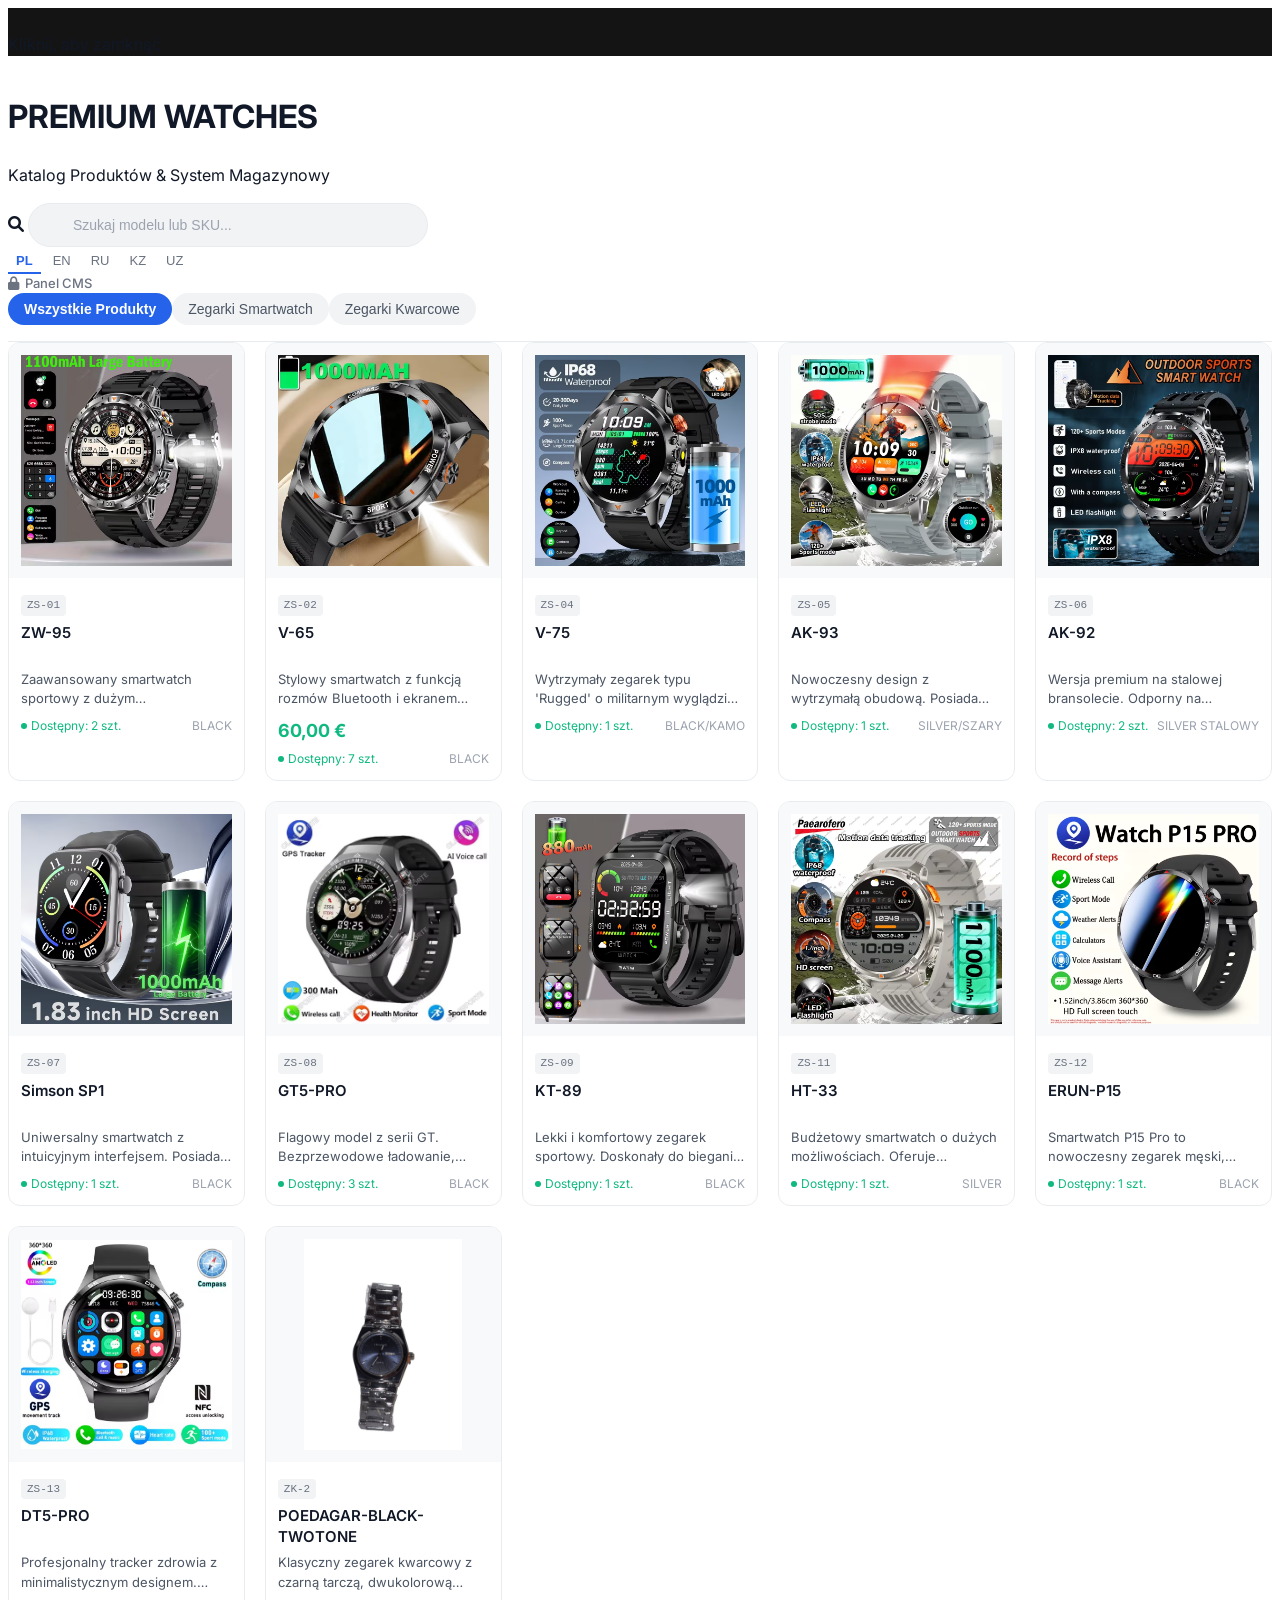
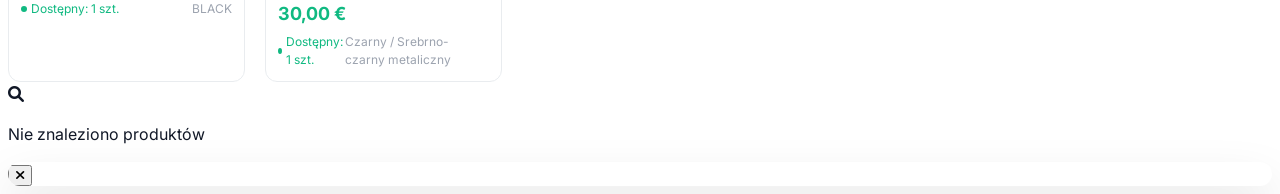
==== commit ba301f7b: "Extract inline styles to style.css" ====
--- a/index.html
+++ b/index.html
@@ -6,350 +6,7 @@
     <title>PREMIUM WATCHES — Katalog</title>
     <script src="https://cdn.tailwindcss.com"></script>
     <link rel="stylesheet" href="https://cdnjs.cloudflare.com/ajax/libs/font-awesome/6.0.0/css/all.min.css">
-    <style>
-        @import url('https://fonts.googleapis.com/css2?family=Inter:wght@300;400;500;600;700;800&display=swap');
-        
-        :root {
-            --bg-primary: #ffffff;
-            --bg-secondary: #f8f9fa;
-            --bg-tertiary: #f1f3f5;
-            --border-light: #e9ecef;
-            --border-medium: #dee2e6;
-            --accent-blue: #2563eb;
-            --accent-blue-hover: #1d4ed8;
-            --success-green: #10b981;
-            --danger-red: #ef4444;
-            --text-primary: #111827;
-            --text-secondary: #4b5563;
-            --text-tertiary: #9ca3af;
-        }
-        
-        * { box-sizing: border-box; -webkit-tap-highlight-color: transparent; }
-        
-        body { 
-            background: var(--bg-primary); 
-            color: var(--text-primary); 
-            font-family: 'Inter', -apple-system, BlinkMacSystemFont, 'Segoe UI', Roboto, sans-serif;
-            line-height: 1.5;
-        }
-        
-        /* Header */
-        .site-header {
-            background: var(--bg-primary);
-            border-bottom: 1px solid var(--border-light);
-            padding: 16px 0;
-        }
-        
-        /* Search */
-        .search-bar {
-            background: var(--bg-tertiary);
-            border: 1px solid var(--border-light);
-            border-radius: 9999px;
-            height: 44px;
-            width: 100%;
-            max-width: 400px;
-            padding: 0 16px 0 44px;
-            font-size: 14px;
-            color: var(--text-primary);
-            transition: all 0.2s;
-            outline: none;
-        }
-        .search-bar::placeholder { color: var(--text-tertiary); }
-        .search-bar:focus {
-            border-color: var(--accent-blue);
-            background: var(--bg-primary);
-            box-shadow: 0 0 0 3px rgba(37,99,235,0.1);
-        }
-        
-        /* Lang buttons */
-        .lang-btn {
-            font-size: 13px;
-            font-weight: 500;
-            color: #6b7280;
-            padding: 4px 8px;
-            background: none;
-            border: none;
-            cursor: pointer;
-            transition: all 0.2s;
-            border-bottom: 2px solid transparent;
-        }
-        .lang-btn.active {
-            color: var(--accent-blue);
-            font-weight: 600;
-            border-bottom-color: var(--accent-blue);
-        }
-        
-        /* Category chips */
-        .cat-chip {
-            background: var(--bg-tertiary);
-            color: var(--text-secondary);
-            border: none;
-            border-radius: 9999px;
-            padding: 8px 16px;
-            font-size: 14px;
-            font-weight: 500;
-            cursor: pointer;
-            transition: all 0.2s;
-            white-space: nowrap;
-            flex-shrink: 0;
-        }
-        .cat-chip:hover { background: var(--border-light); }
-        .cat-chip.active {
-            background: var(--accent-blue);
-            color: #ffffff;
-            font-weight: 600;
-        }
-        
-        /* Product Card */
-        .product-card {
-            background: var(--bg-primary);
-            border: 1px solid var(--border-light);
-            border-radius: 12px;
-            overflow: hidden;
-            transition: transform 0.2s ease, box-shadow 0.2s ease;
-            cursor: pointer;
-        }
-        .product-card:hover {
-            transform: translateY(-2px);
-            box-shadow: 0 4px 12px rgba(0,0,0,0.08);
-        }
-        .product-card .img-wrap {
-            aspect-ratio: 1;
-            background: var(--bg-secondary);
-            display: flex;
-            align-items: center;
-            justify-content: center;
-            padding: 12px;
-            position: relative;
-        }
-        .product-card .img-wrap img {
-            max-width: 100%;
-            max-height: 100%;
-            object-fit: contain;
-            transition: opacity 0.2s;
-        }
-        .product-card .info { padding: 12px; }
-        .product-card .name {
-            font-size: 15px;
-            font-weight: 600;
-            color: var(--text-primary);
-            line-height: 1.4;
-            display: -webkit-box;
-            -webkit-line-clamp: 2;
-            -webkit-box-orient: vertical;
-            overflow: hidden;
-            margin-bottom: 6px;
-            min-height: 42px;
-        }
-        .product-card .desc {
-            font-size: 13px;
-            color: var(--text-secondary);
-            line-height: 1.5;
-            display: -webkit-box;
-            -webkit-line-clamp: 2;
-            -webkit-box-orient: vertical;
-            overflow: hidden;
-            margin-bottom: 8px;
-            min-height: 39px;
-        }
-        .product-card .price {
-            font-size: 18px;
-            font-weight: 700;
-            color: var(--success-green);
-            margin-bottom: 6px;
-        }
-        .product-card .meta-row {
-            display: flex;
-            justify-content: space-between;
-            align-items: center;
-            font-size: 12px;
-        }
-        .product-card .stock {
-            display: flex;
-            align-items: center;
-            gap: 4px;
-        }
-        .product-card .stock .dot {
-            width: 6px;
-            height: 6px;
-            border-radius: 50%;
-        }
-        .product-card .stock.in { color: var(--success-green); }
-        .product-card .stock.in .dot { background: var(--success-green); }
-        .product-card .stock.out { color: var(--danger-red); }
-        .product-card .stock.out .dot { background: var(--danger-red); }
-        .product-card .color { color: var(--text-tertiary); }
-        .product-card .sku-badge {
-            font-family: ui-monospace, SFMono-Regular, Menlo, monospace;
-            font-size: 11px;
-            color: #6b7280;
-            background: var(--bg-tertiary);
-            padding: 2px 6px;
-            border-radius: 4px;
-            display: inline-block;
-            margin-bottom: 6px;
-        }
-        
-        /* Modal */
-        #modal {
-            transition: opacity 0.25s ease;
-        }
-        #modal .modal-backdrop {
-            background: rgba(0,0,0,0.6);
-            backdrop-filter: blur(4px);
-        }
-        #modal .modal-panel {
-            background: var(--bg-primary);
-            border-radius: 16px;
-            max-height: 90vh;
-            overflow-y: auto;
-            box-shadow: 0 25px 50px rgba(0,0,0,0.15);
-        }
-        @media (max-width: 767px) {
-            #modal .modal-panel {
-                border-radius: 16px 16px 0 0;
-                max-height: 92vh;
-                position: fixed;
-                bottom: 0;
-                left: 0;
-                right: 0;
-            }
-        }
-        
-        .modal-img-area {
-            background: var(--bg-secondary);
-            aspect-ratio: 1;
-            display: flex;
-            align-items: center;
-            justify-content: center;
-            padding: 20px;
-            position: relative;
-        }
-        .modal-img-area img {
-            max-width: 100%;
-            max-height: 100%;
-            object-fit: contain;
-        }
-        .nav-arrow {
-            position: absolute;
-            top: 50%;
-            transform: translateY(-50%);
-            width: 40px;
-            height: 40px;
-            background: rgba(255,255,255,0.9);
-            border: 1px solid var(--border-light);
-            border-radius: 50%;
-            display: flex;
-            align-items: center;
-            justify-content: center;
-            cursor: pointer;
-            color: var(--text-primary);
-            font-size: 14px;
-            z-index: 10;
-        }
-        .nav-arrow.prev { left: 12px; }
-        .nav-arrow.next { right: 12px; }
-        
-        .thumb-row {
-            display: flex;
-            gap: 8px;
-            padding: 12px 16px;
-            overflow-x: auto;
-        }
-        .thumb-row img {
-            width: 64px;
-            height: 64px;
-            border-radius: 8px;
-            object-fit: cover;
-            cursor: pointer;
-            border: 2px solid transparent;
-            opacity: 0.6;
-            transition: all 0.2s;
-        }
-        .thumb-row img.active {
-            border-color: var(--accent-blue);
-            opacity: 1;
-        }
-        
-        .sku-pill {
-            display: inline-block;
-            background: #eff6ff;
-            color: var(--accent-blue);
-            font-size: 12px;
-            font-weight: 600;
-            padding: 4px 10px;
-            border-radius: 9999px;
-            font-family: ui-monospace, SFMono-Regular, Menlo, monospace;
-        }
-        
-        .availability-box {
-            border-radius: 12px;
-            padding: 12px 16px;
-            display: flex;
-            justify-content: space-between;
-            align-items: center;
-        }
-        .availability-box.in {
-            background: #ecfdf5;
-            color: #059669;
-        }
-        .availability-box.out {
-            background: #fef2f2;
-            color: #dc2626;
-        }
-        
-        /* Lightbox */
-        #lightbox {
-            background: rgba(0,0,0,0.92);
-            transition: opacity 0.3s ease;
-        }
-        
-        /* Animations */
-        @keyframes fadeUp {
-            from { opacity: 0; transform: translateY(12px); }
-            to { opacity: 1; transform: translateY(0); }
-        }
-        .animate-fade-up {
-            animation: fadeUp 0.3s ease-out forwards;
-        }
-        
-        /* Scrollbar */
-        ::-webkit-scrollbar { width: 6px; }
-        ::-webkit-scrollbar-track { background: transparent; }
-        ::-webkit-scrollbar-thumb { background: #d1d5db; border-radius: 3px; }
-        
-        /* Admin link */
-        .admin-link {
-            color: #6b7280;
-            font-size: 13px;
-            font-weight: 500;
-            text-decoration: none;
-            display: flex;
-            align-items: center;
-            gap: 6px;
-            transition: color 0.2s;
-        }
-        .admin-link:hover { color: var(--accent-blue); }
-        
-        /* Responsive grid */
-        .product-grid {
-            display: grid;
-            gap: 12px;
-            grid-template-columns: repeat(2, 1fr);
-        }
-        @media (min-width: 480px) {
-            .product-grid { gap: 16px; }
-        }
-        @media (min-width: 768px) {
-            .product-grid { grid-template-columns: repeat(3, 1fr); gap: 16px; }
-        }
-        @media (min-width: 1024px) {
-            .product-grid { grid-template-columns: repeat(4, 1fr); gap: 20px; }
-        }
-        @media (min-width: 1280px) {
-            .product-grid { grid-template-columns: repeat(5, 1fr); }
-        }
-    </style>
+    <link rel="stylesheet" href="style.css">
 </head>
 <body class="min-h-screen">
 
--- a/style.css
+++ b/style.css
@@ -0,0 +1,342 @@
+@import url('https://fonts.googleapis.com/css2?family=Inter:wght@300;400;500;600;700;800&display=swap');
+        
+        :root {
+            --bg-primary: #ffffff;
+            --bg-secondary: #f8f9fa;
+            --bg-tertiary: #f1f3f5;
+            --border-light: #e9ecef;
+            --border-medium: #dee2e6;
+            --accent-blue: #2563eb;
+            --accent-blue-hover: #1d4ed8;
+            --success-green: #10b981;
+            --danger-red: #ef4444;
+            --text-primary: #111827;
+            --text-secondary: #4b5563;
+            --text-tertiary: #9ca3af;
+        }
+        
+        * { box-sizing: border-box; -webkit-tap-highlight-color: transparent; }
+        
+        body { 
+            background: var(--bg-primary); 
+            color: var(--text-primary); 
+            font-family: 'Inter', -apple-system, BlinkMacSystemFont, 'Segoe UI', Roboto, sans-serif;
+            line-height: 1.5;
+        }
+        
+        /* Header */
+        .site-header {
+            background: var(--bg-primary);
+            border-bottom: 1px solid var(--border-light);
+            padding: 16px 0;
+        }
+        
+        /* Search */
+        .search-bar {
+            background: var(--bg-tertiary);
+            border: 1px solid var(--border-light);
+            border-radius: 9999px;
+            height: 44px;
+            width: 100%;
+            max-width: 400px;
+            padding: 0 16px 0 44px;
+            font-size: 14px;
+            color: var(--text-primary);
+            transition: all 0.2s;
+            outline: none;
+        }
+        .search-bar::placeholder { color: var(--text-tertiary); }
+        .search-bar:focus {
+            border-color: var(--accent-blue);
+            background: var(--bg-primary);
+            box-shadow: 0 0 0 3px rgba(37,99,235,0.1);
+        }
+        
+        /* Lang buttons */
+        .lang-btn {
+            font-size: 13px;
+            font-weight: 500;
+            color: #6b7280;
+            padding: 4px 8px;
+            background: none;
+            border: none;
+            cursor: pointer;
+            transition: all 0.2s;
+            border-bottom: 2px solid transparent;
+        }
+        .lang-btn.active {
+            color: var(--accent-blue);
+            font-weight: 600;
+            border-bottom-color: var(--accent-blue);
+        }
+        
+        /* Category chips */
+        .cat-chip {
+            background: var(--bg-tertiary);
+            color: var(--text-secondary);
+            border: none;
+            border-radius: 9999px;
+            padding: 8px 16px;
+            font-size: 14px;
+            font-weight: 500;
+            cursor: pointer;
+            transition: all 0.2s;
+            white-space: nowrap;
+            flex-shrink: 0;
+        }
+        .cat-chip:hover { background: var(--border-light); }
+        .cat-chip.active {
+            background: var(--accent-blue);
+            color: #ffffff;
+            font-weight: 600;
+        }
+        
+        /* Product Card */
+        .product-card {
+            background: var(--bg-primary);
+            border: 1px solid var(--border-light);
+            border-radius: 12px;
+            overflow: hidden;
+            transition: transform 0.2s ease, box-shadow 0.2s ease;
+            cursor: pointer;
+        }
+        .product-card:hover {
+            transform: translateY(-2px);
+            box-shadow: 0 4px 12px rgba(0,0,0,0.08);
+        }
+        .product-card .img-wrap {
+            aspect-ratio: 1;
+            background: var(--bg-secondary);
+            display: flex;
+            align-items: center;
+            justify-content: center;
+            padding: 12px;
+            position: relative;
+        }
+        .product-card .img-wrap img {
+            max-width: 100%;
+            max-height: 100%;
+            object-fit: contain;
+            transition: opacity 0.2s;
+        }
+        .product-card .info { padding: 12px; }
+        .product-card .name {
+            font-size: 15px;
+            font-weight: 600;
+            color: var(--text-primary);
+            line-height: 1.4;
+            display: -webkit-box;
+            -webkit-line-clamp: 2;
+            -webkit-box-orient: vertical;
+            overflow: hidden;
+            margin-bottom: 6px;
+            min-height: 42px;
+        }
+        .product-card .desc {
+            font-size: 13px;
+            color: var(--text-secondary);
+            line-height: 1.5;
+            display: -webkit-box;
+            -webkit-line-clamp: 2;
+            -webkit-box-orient: vertical;
+            overflow: hidden;
+            margin-bottom: 8px;
+            min-height: 39px;
+        }
+        .product-card .price {
+            font-size: 18px;
+            font-weight: 700;
+            color: var(--success-green);
+            margin-bottom: 6px;
+        }
+        .product-card .meta-row {
+            display: flex;
+            justify-content: space-between;
+            align-items: center;
+            font-size: 12px;
+        }
+        .product-card .stock {
+            display: flex;
+            align-items: center;
+            gap: 4px;
+        }
+        .product-card .stock .dot {
+            width: 6px;
+            height: 6px;
+            border-radius: 50%;
+        }
+        .product-card .stock.in { color: var(--success-green); }
+        .product-card .stock.in .dot { background: var(--success-green); }
+        .product-card .stock.out { color: var(--danger-red); }
+        .product-card .stock.out .dot { background: var(--danger-red); }
+        .product-card .color { color: var(--text-tertiary); }
+        .product-card .sku-badge {
+            font-family: ui-monospace, SFMono-Regular, Menlo, monospace;
+            font-size: 11px;
+            color: #6b7280;
+            background: var(--bg-tertiary);
+            padding: 2px 6px;
+            border-radius: 4px;
+            display: inline-block;
+            margin-bottom: 6px;
+        }
+        
+        /* Modal */
+        #modal {
+            transition: opacity 0.25s ease;
+        }
+        #modal .modal-backdrop {
+            background: rgba(0,0,0,0.6);
+            backdrop-filter: blur(4px);
+        }
+        #modal .modal-panel {
+            background: var(--bg-primary);
+            border-radius: 16px;
+            max-height: 90vh;
+            overflow-y: auto;
+            box-shadow: 0 25px 50px rgba(0,0,0,0.15);
+        }
+        @media (max-width: 767px) {
+            #modal .modal-panel {
+                border-radius: 16px 16px 0 0;
+                max-height: 92vh;
+                position: fixed;
+                bottom: 0;
+                left: 0;
+                right: 0;
+            }
+        }
+        
+        .modal-img-area {
+            background: var(--bg-secondary);
+            aspect-ratio: 1;
+            display: flex;
+            align-items: center;
+            justify-content: center;
+            padding: 20px;
+            position: relative;
+        }
+        .modal-img-area img {
+            max-width: 100%;
+            max-height: 100%;
+            object-fit: contain;
+        }
+        .nav-arrow {
+            position: absolute;
+            top: 50%;
+            transform: translateY(-50%);
+            width: 40px;
+            height: 40px;
+            background: rgba(255,255,255,0.9);
+            border: 1px solid var(--border-light);
+            border-radius: 50%;
+            display: flex;
+            align-items: center;
+            justify-content: center;
+            cursor: pointer;
+            color: var(--text-primary);
+            font-size: 14px;
+            z-index: 10;
+        }
+        .nav-arrow.prev { left: 12px; }
+        .nav-arrow.next { right: 12px; }
+        
+        .thumb-row {
+            display: flex;
+            gap: 8px;
+            padding: 12px 16px;
+            overflow-x: auto;
+        }
+        .thumb-row img {
+            width: 64px;
+            height: 64px;
+            border-radius: 8px;
+            object-fit: cover;
+            cursor: pointer;
+            border: 2px solid transparent;
+            opacity: 0.6;
+            transition: all 0.2s;
+        }
+        .thumb-row img.active {
+            border-color: var(--accent-blue);
+            opacity: 1;
+        }
+        
+        .sku-pill {
+            display: inline-block;
+            background: #eff6ff;
+            color: var(--accent-blue);
+            font-size: 12px;
+            font-weight: 600;
+            padding: 4px 10px;
+            border-radius: 9999px;
+            font-family: ui-monospace, SFMono-Regular, Menlo, monospace;
+        }
+        
+        .availability-box {
+            border-radius: 12px;
+            padding: 12px 16px;
+            display: flex;
+            justify-content: space-between;
+            align-items: center;
+        }
+        .availability-box.in {
+            background: #ecfdf5;
+            color: #059669;
+        }
+        .availability-box.out {
+            background: #fef2f2;
+            color: #dc2626;
+        }
+        
+        /* Lightbox */
+        #lightbox {
+            background: rgba(0,0,0,0.92);
+            transition: opacity 0.3s ease;
+        }
+        
+        /* Animations */
+        @keyframes fadeUp {
+            from { opacity: 0; transform: translateY(12px); }
+            to { opacity: 1; transform: translateY(0); }
+        }
+        .animate-fade-up {
+            animation: fadeUp 0.3s ease-out forwards;
+        }
+        
+        /* Scrollbar */
+        ::-webkit-scrollbar { width: 6px; }
+        ::-webkit-scrollbar-track { background: transparent; }
+        ::-webkit-scrollbar-thumb { background: #d1d5db; border-radius: 3px; }
+        
+        /* Admin link */
+        .admin-link {
+            color: #6b7280;
+            font-size: 13px;
+            font-weight: 500;
+            text-decoration: none;
+            display: flex;
+            align-items: center;
+            gap: 6px;
+            transition: color 0.2s;
+        }
+        .admin-link:hover { color: var(--accent-blue); }
+        
+        /* Responsive grid */
+        .product-grid {
+            display: grid;
+            gap: 12px;
+            grid-template-columns: repeat(2, 1fr);
+        }
+        @media (min-width: 480px) {
+            .product-grid { gap: 16px; }
+        }
+        @media (min-width: 768px) {
+            .product-grid { grid-template-columns: repeat(3, 1fr); gap: 16px; }
+        }
+        @media (min-width: 1024px) {
+            .product-grid { grid-template-columns: repeat(4, 1fr); gap: 20px; }
+        }
+        @media (min-width: 1280px) {
+            .product-grid { grid-template-columns: repeat(5, 1fr); }
+        }
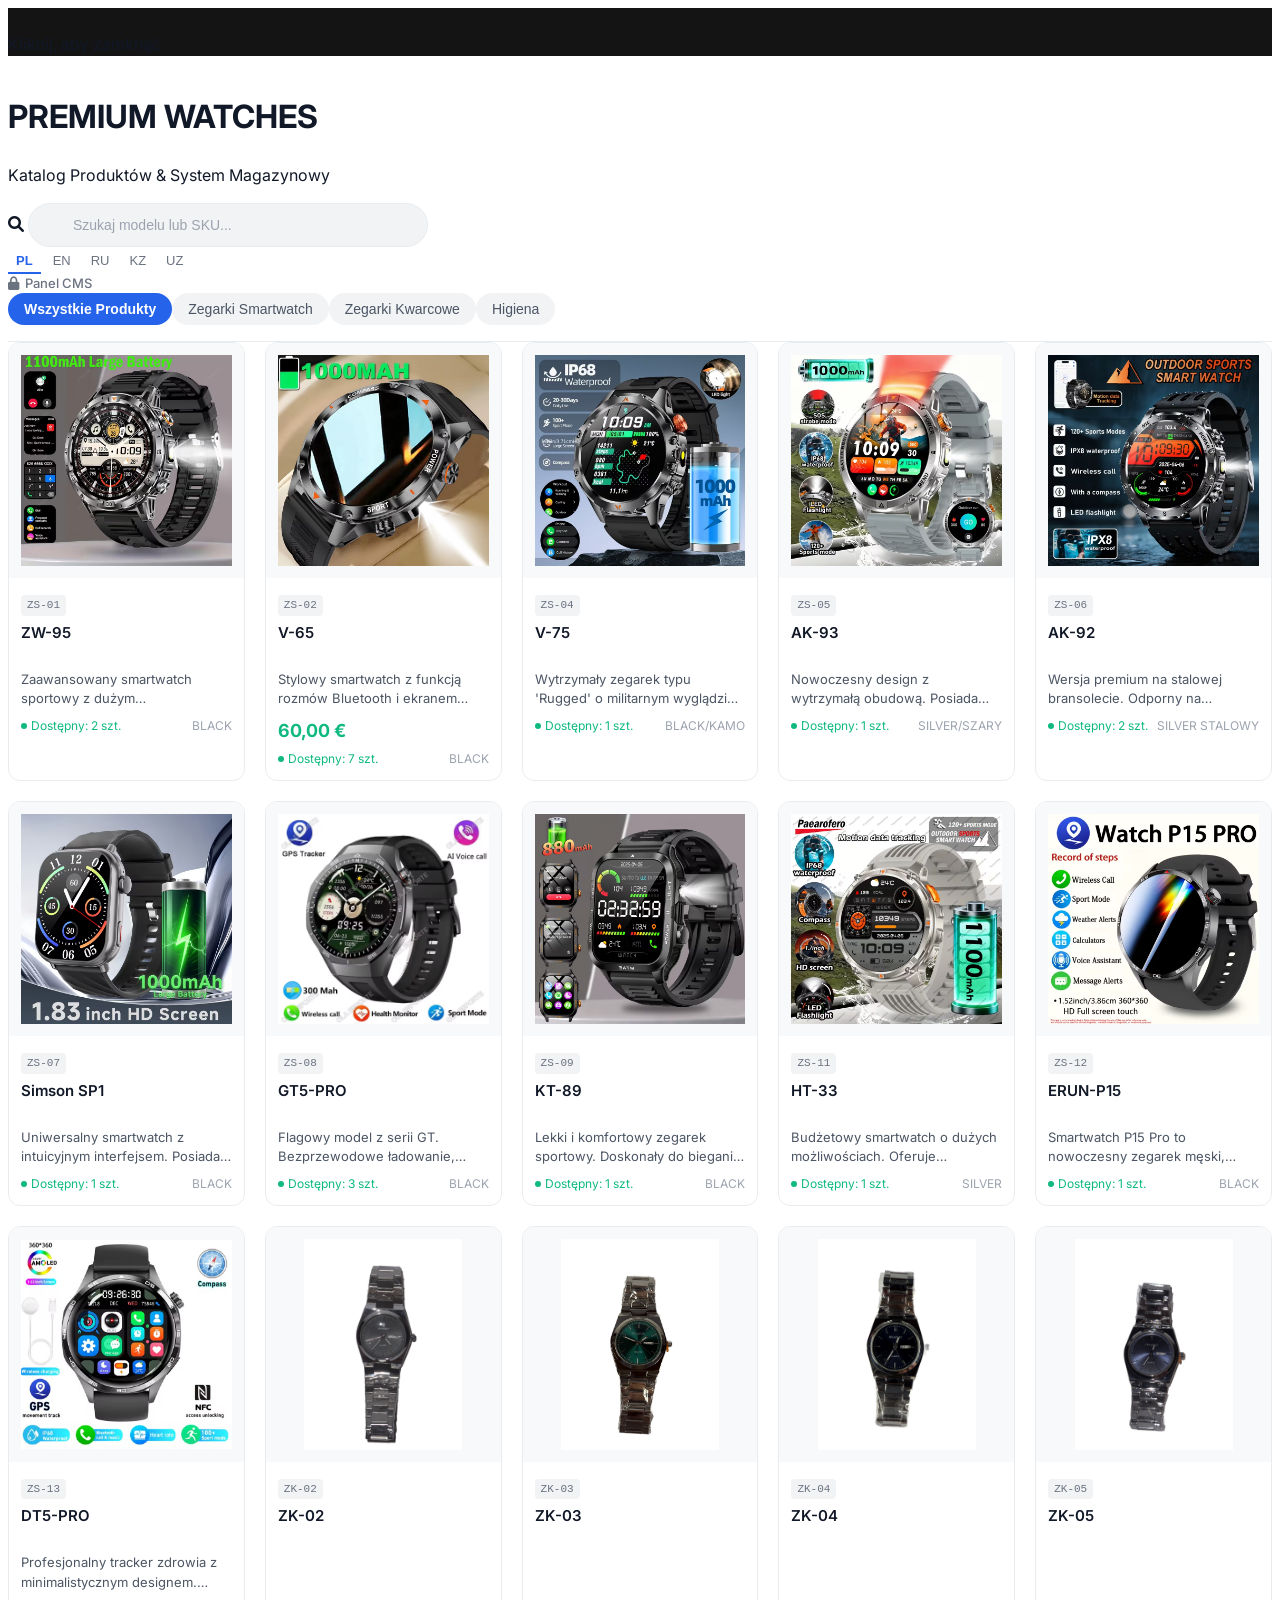
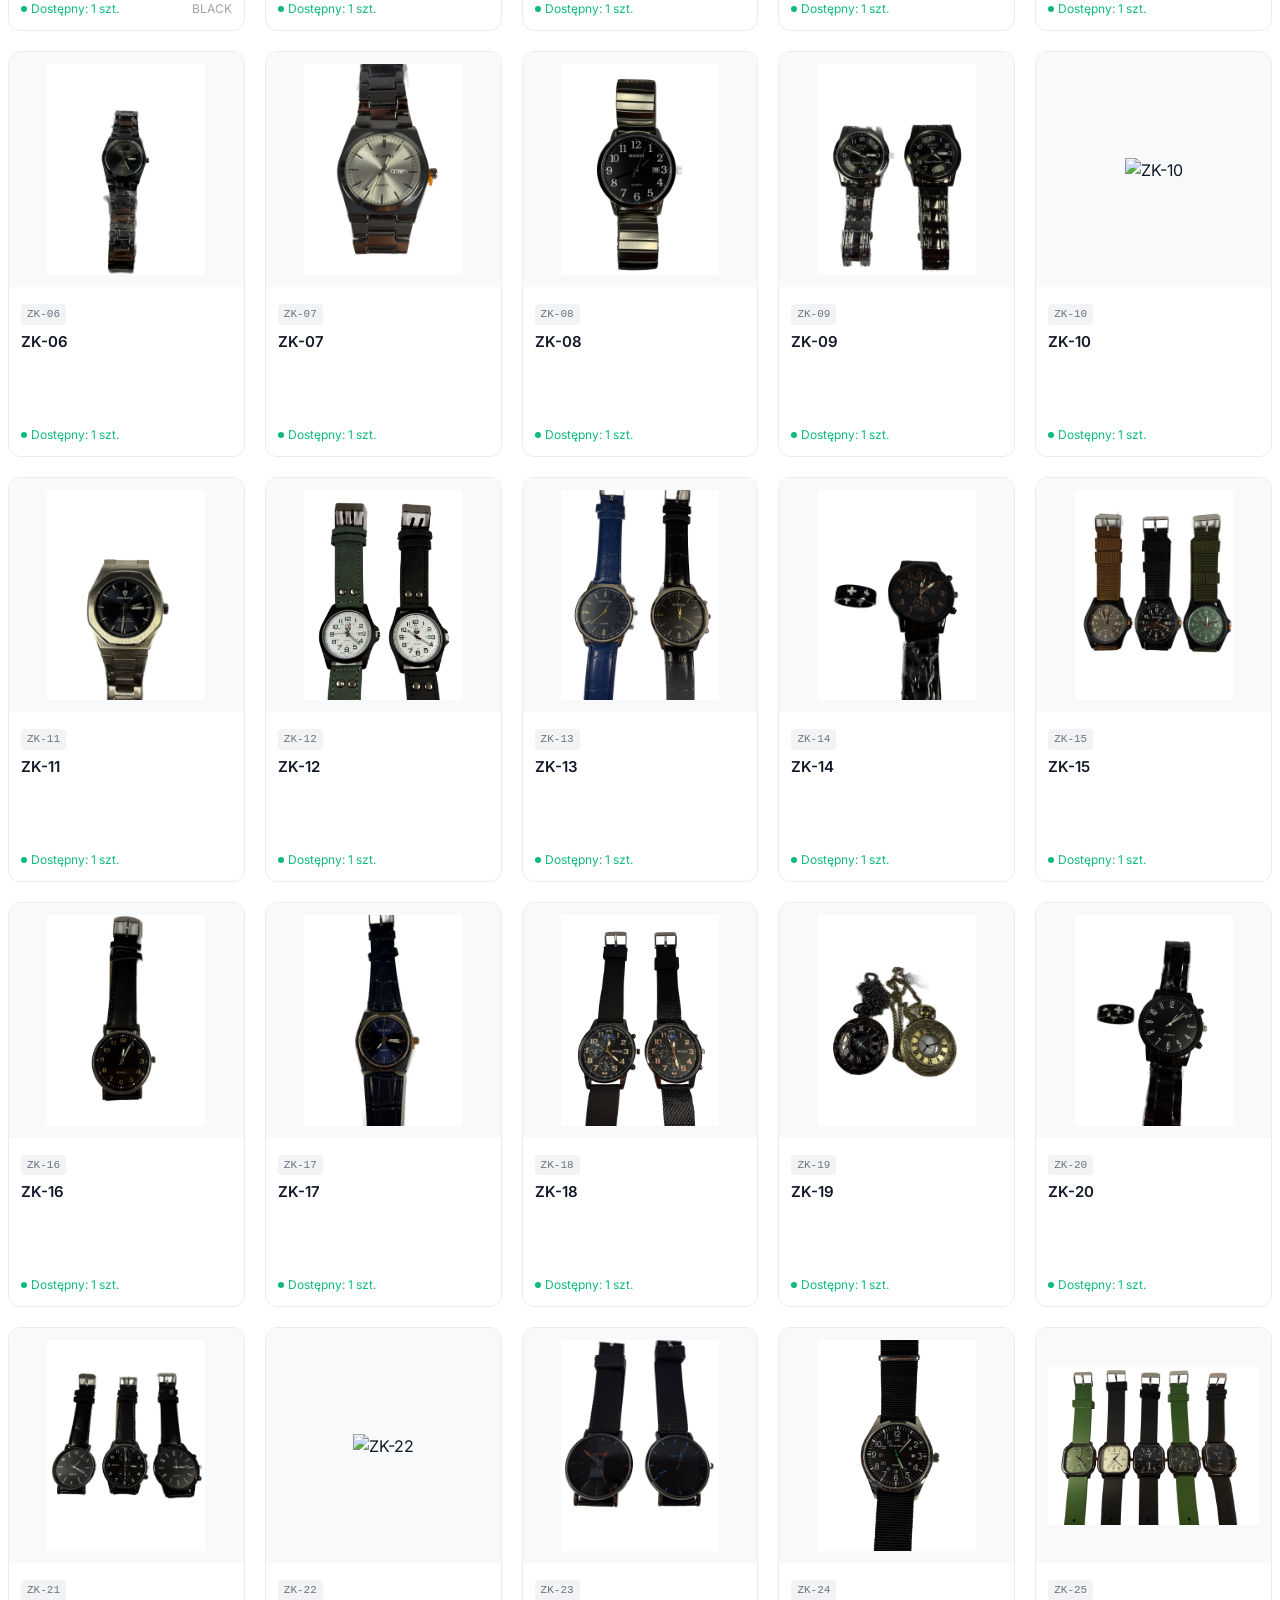
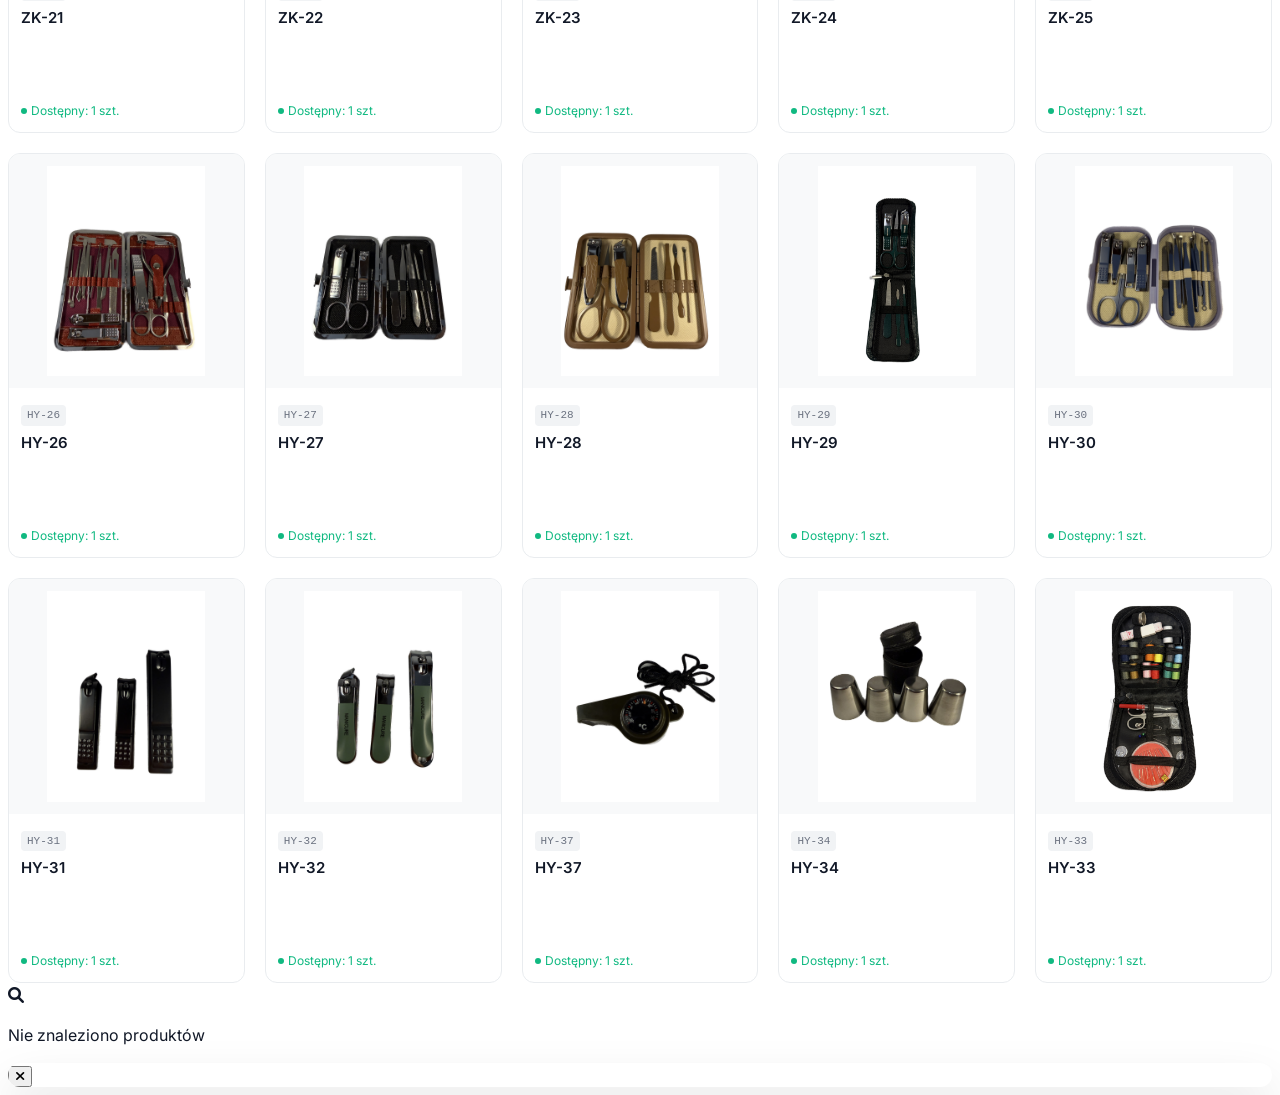
==== commit e4e47db0: "Fix category translation: add missing 'zegarki kwarcowe' and 'hygiene' categories" ====
--- a/index.html
+++ b/index.html
@@ -168,6 +168,8 @@
 
         const categoryTranslations = {
             'zegarki-smartwatch': { pl: 'Zegarki Smartwatch', en: 'Smartwatches', ru: 'Смарт-часы', kk: 'Смарт-сағаттар', uz: 'Aqlli soatlar' },
+            'zegarki kwarcowe': { pl: 'Zegarki Kwarcowe', en: 'Quartz Watches', ru: 'Кварцевые часы', kk: 'Кварц сағаттары', uz: 'Kvars soatlari' },
+            'hygiene': { pl: 'Higiena', en: 'Hygiene', ru: 'Гигиена', kk: 'Гигиена', uz: 'Gigiena' },
             'sluchawki': { pl: 'Słuchawki', en: 'Headphones', ru: 'Наушники', kk: 'Құлақаспаптар', uz: 'Quloqchinlar' },
             'powerbanki': { pl: 'Powerbanki', en: 'Power Banks', ru: 'Powerbank', kk: 'Powerbank', uz: 'Powerbanklar' },
             'akcesoria': { pl: 'Akcesoria', en: 'Accessories', ru: 'Аксессуары', kk: 'Аксессуарлар', uz: 'Aksessuarlar' },
